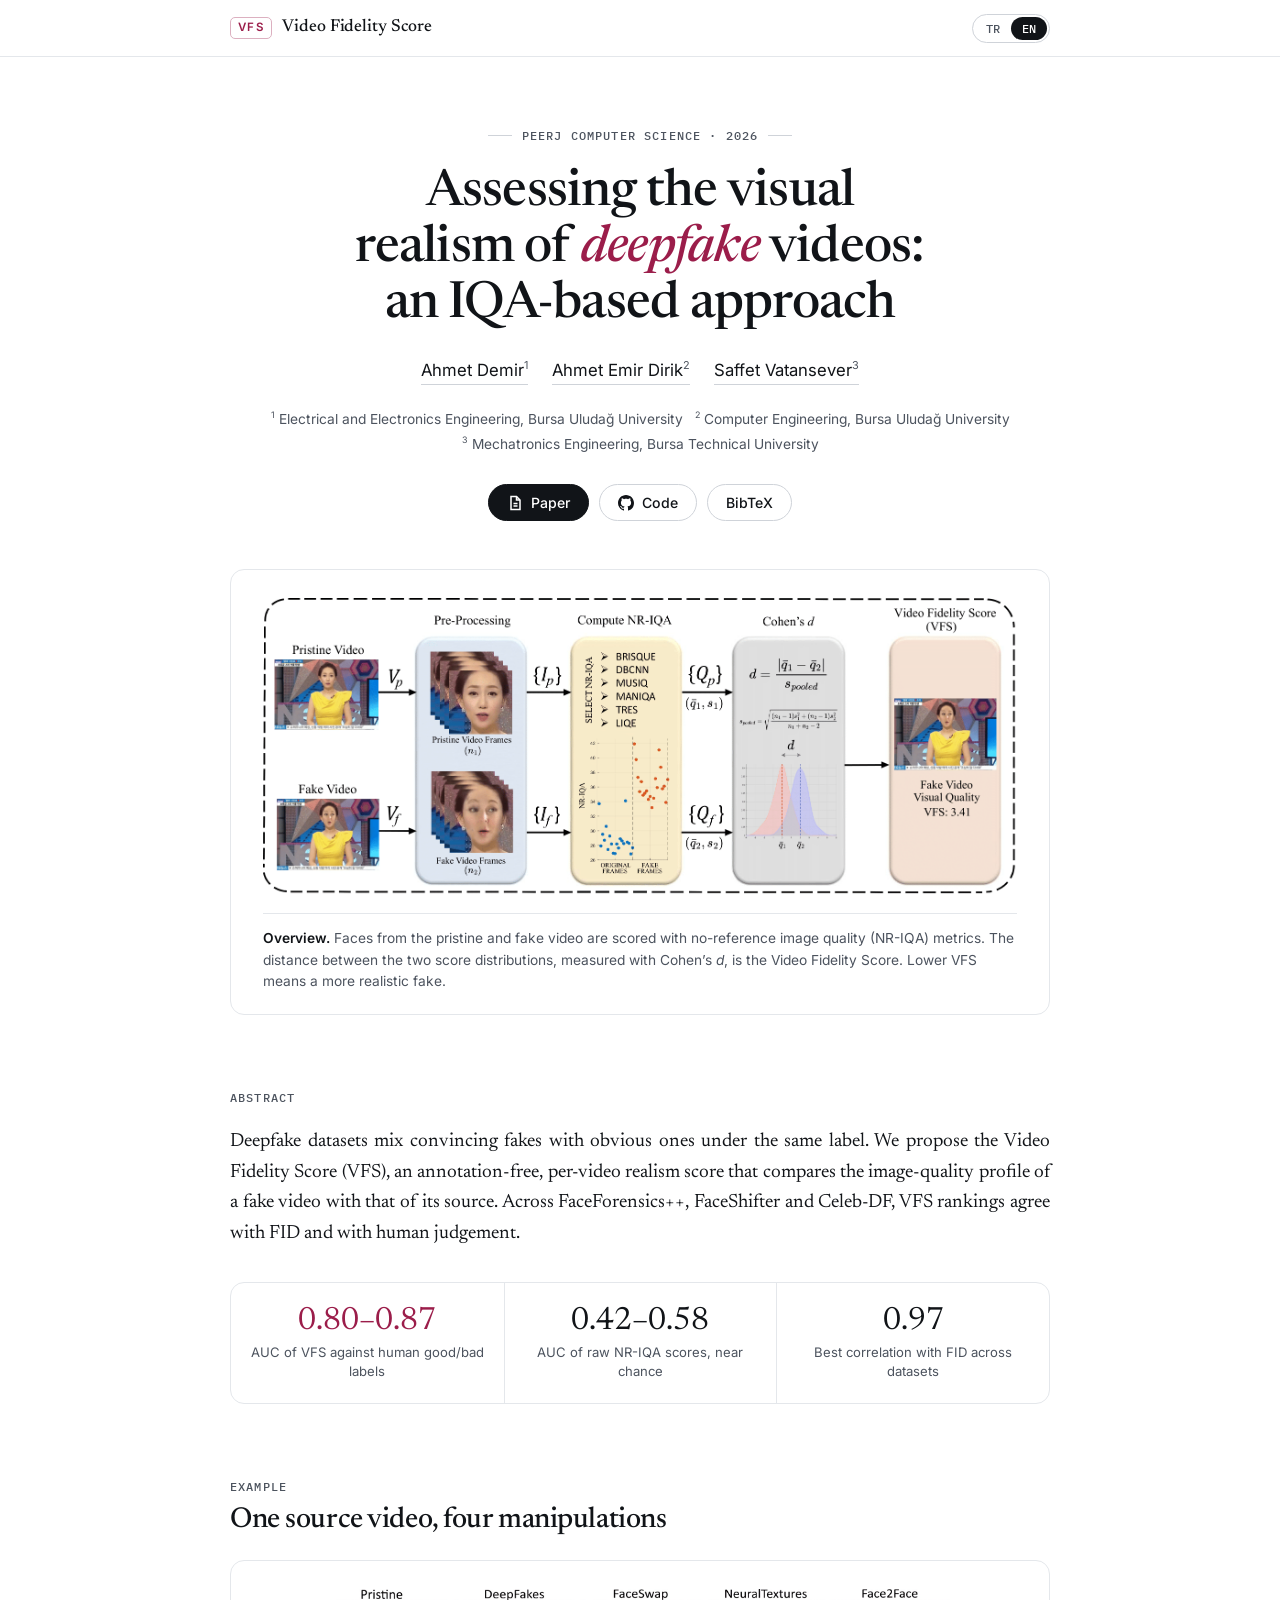
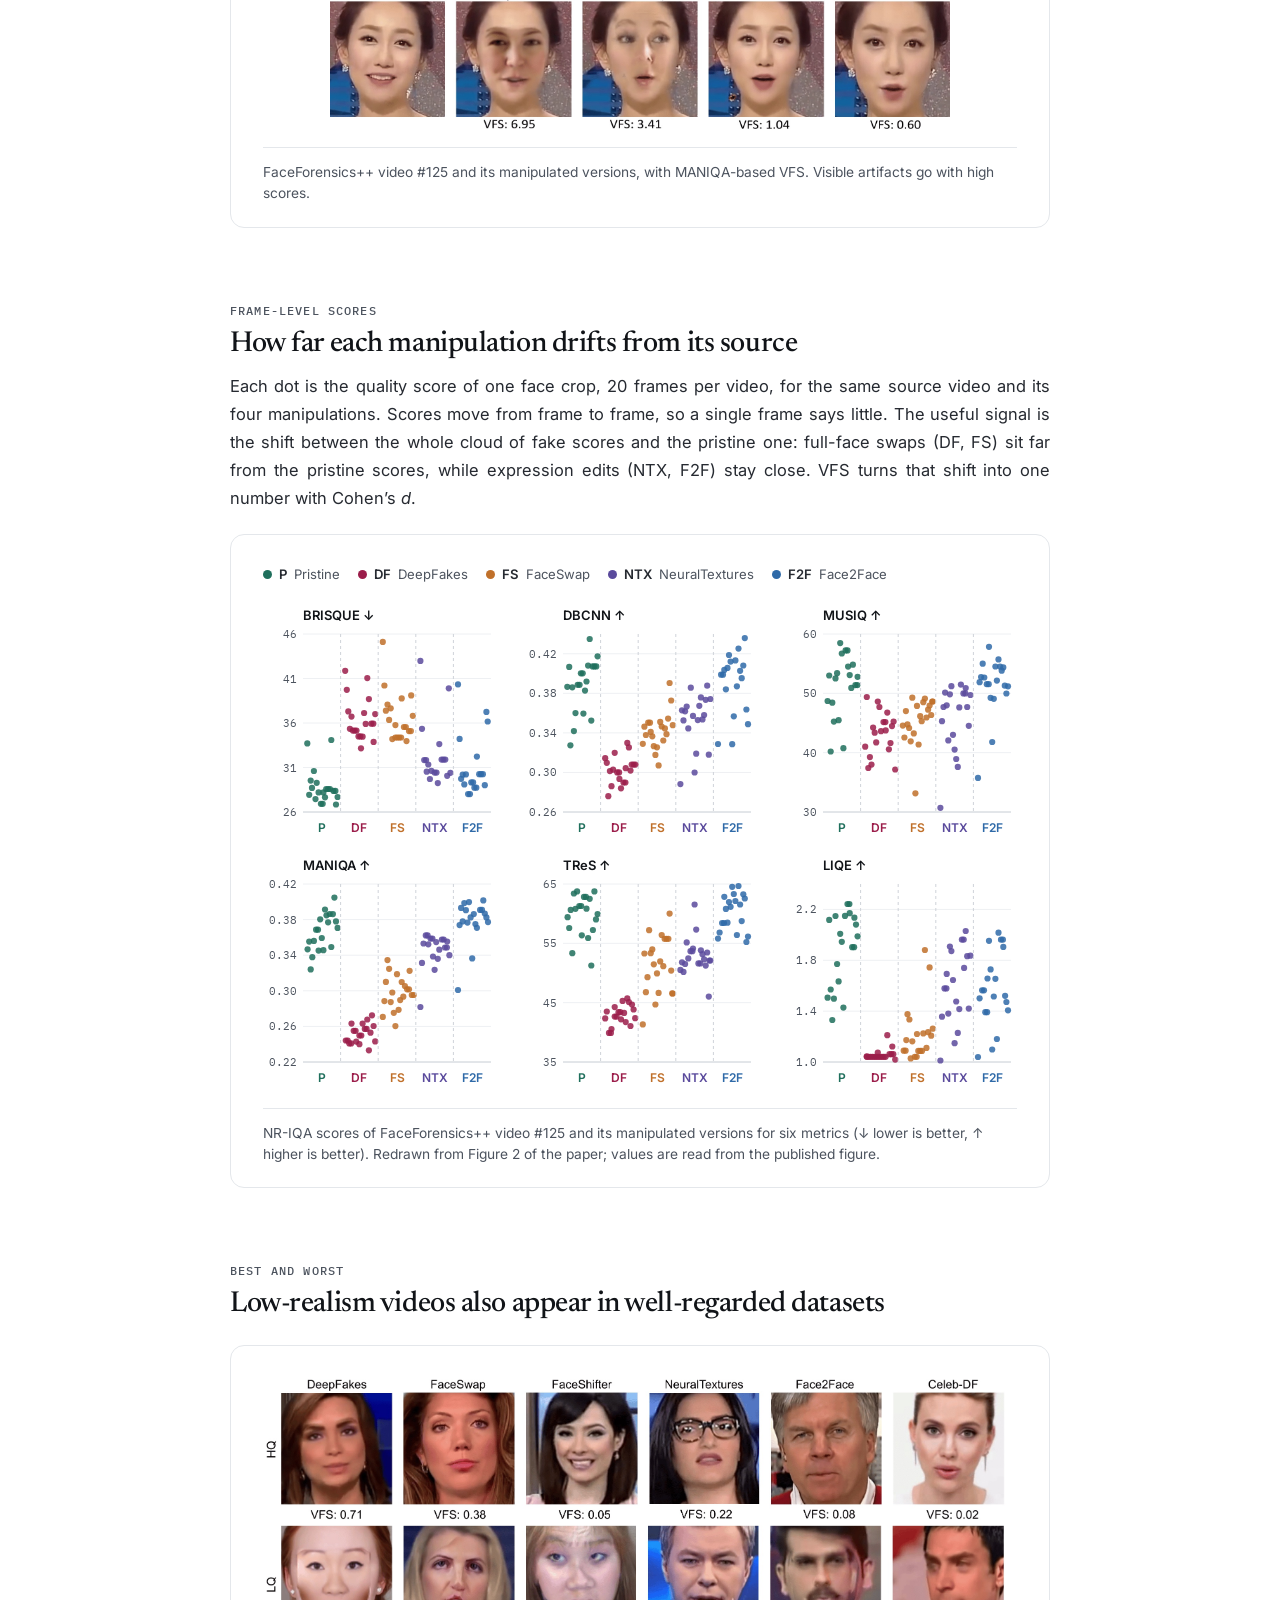
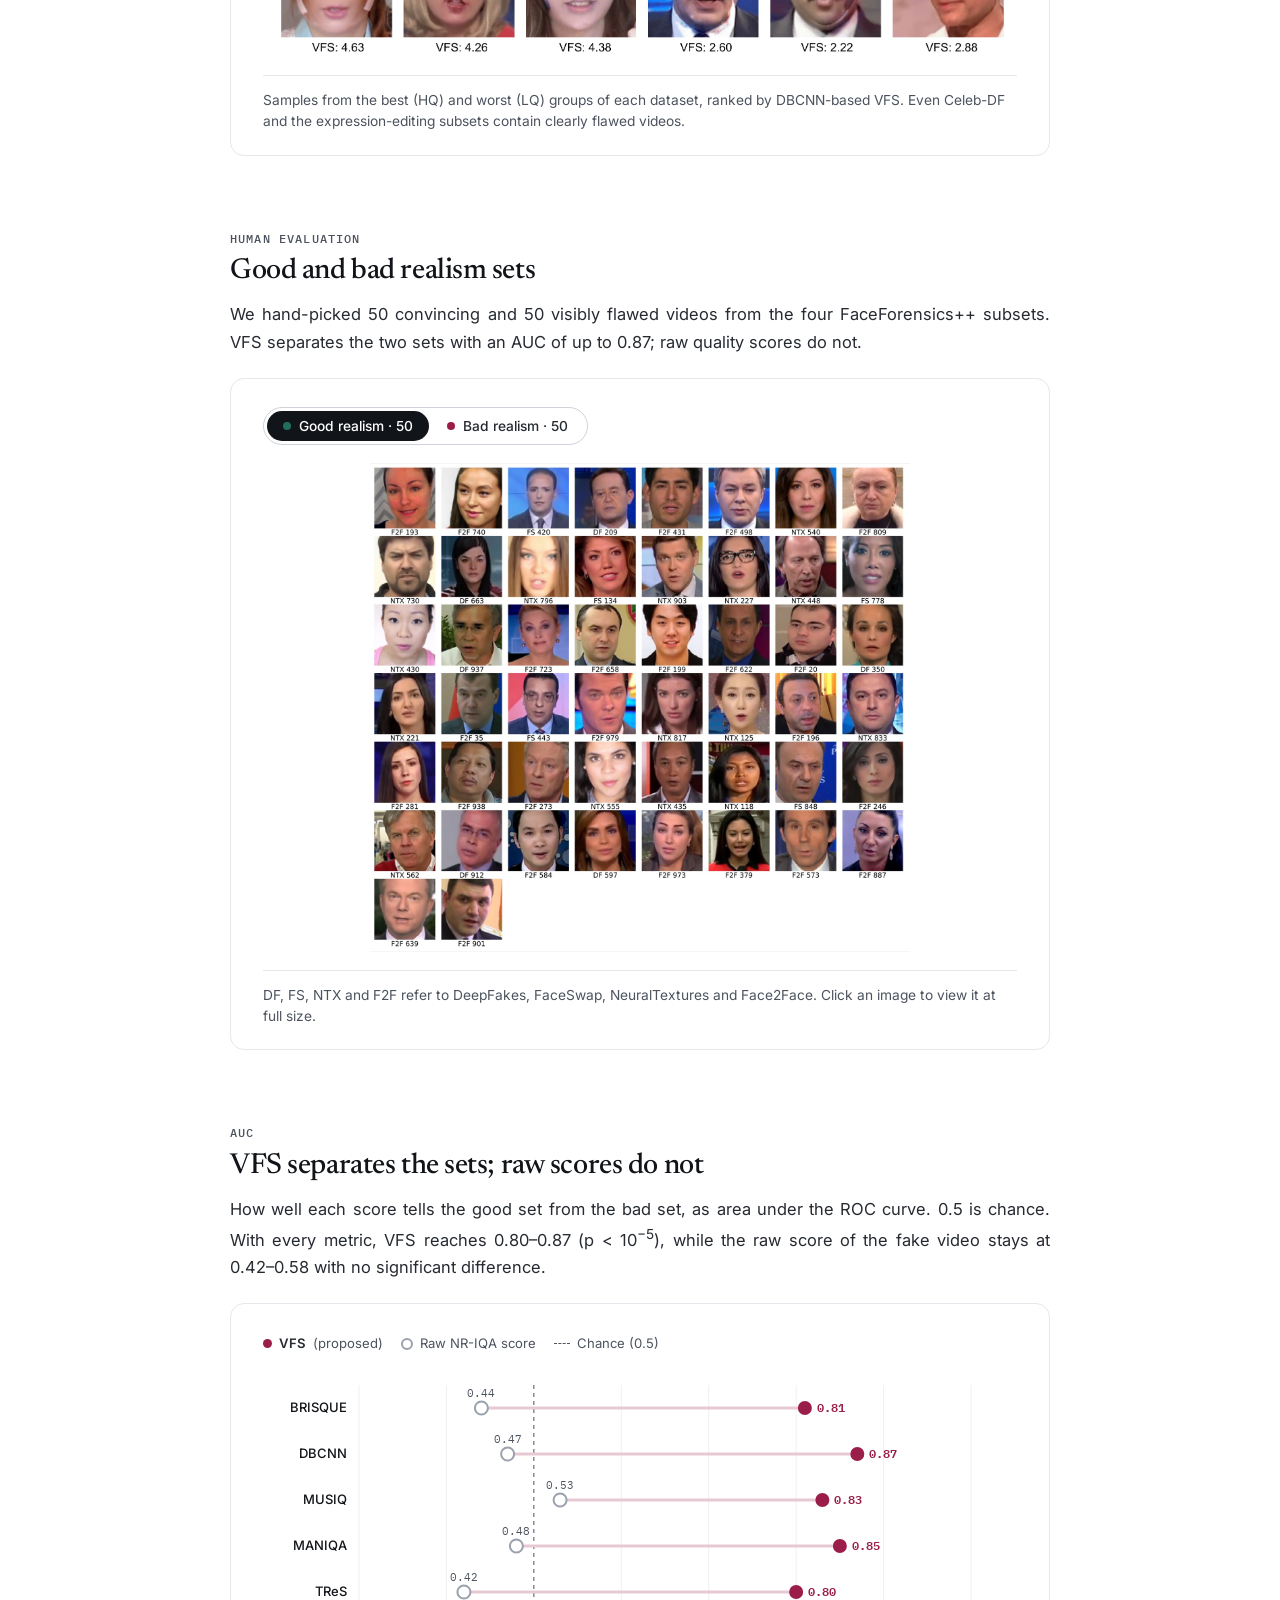
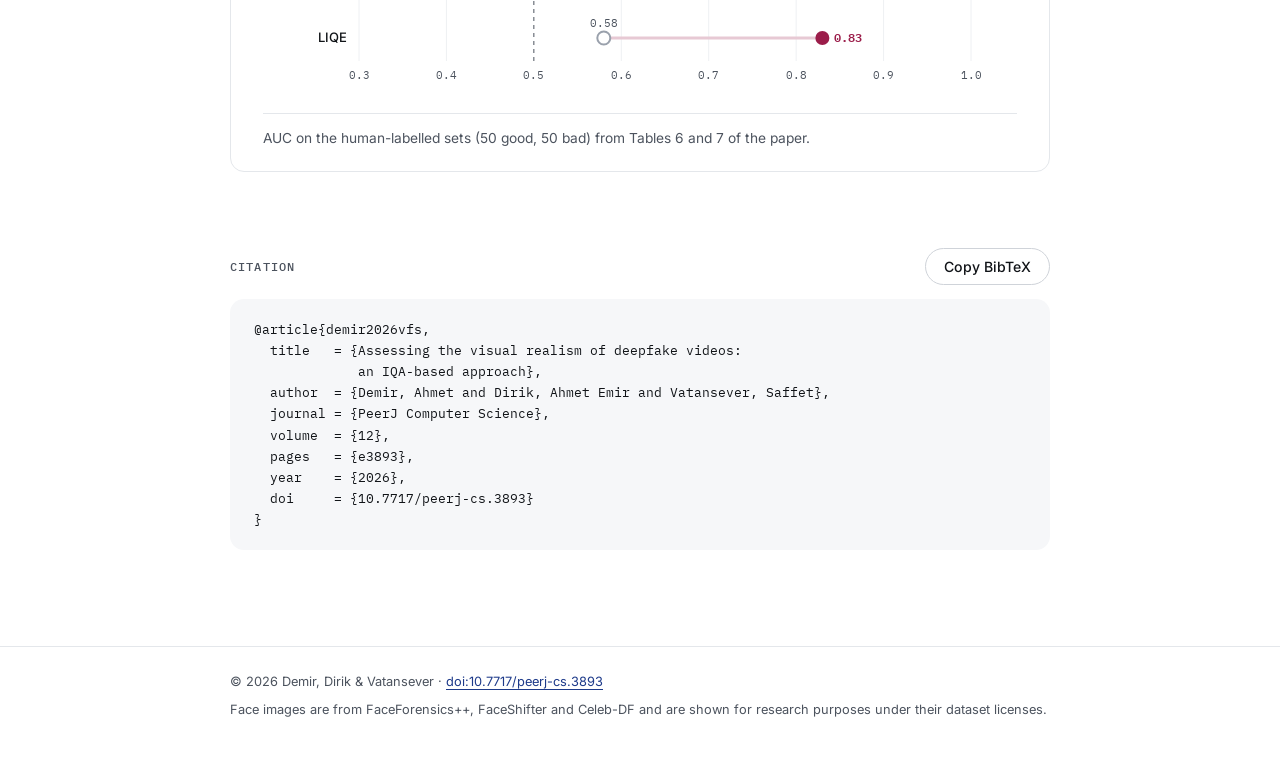
==== index.html @ 4e6bcaec "Version asset links so browsers load fresh CSS and JS Co-Authored-By: Claude Opus 5.5 <noreply@anthr" ====
<!doctype html>
<html lang="en" data-lang="en">
<head>
<meta charset="utf-8">
<meta name="viewport" content="width=device-width, initial-scale=1, viewport-fit=cover">
<meta name="color-scheme" content="only light">
<meta name="theme-color" content="#ffffff">
<title>Video Fidelity Score (VFS) · Assessing the Visual Realism of Deepfake Videos</title>
<meta name="description" content="Project page for “Assessing the visual realism of deepfake videos: an IQA-based approach” (PeerJ Computer Science, 2026). VFS is an annotation-free, per-video realism score for deepfake videos.">
<meta name="author" content="Ahmet Demir, Ahmet Emir Dirik, Saffet Vatansever">
<meta property="og:type" content="article">
<meta property="og:title" content="Assessing the visual realism of deepfake videos: an IQA-based approach">
<meta property="og:description" content="Video Fidelity Score (VFS): a per-video realism measure for deepfake datasets. PeerJ Computer Science, 2026.">
<meta property="og:image" content="https://ahmetemirdirik.github.io/vfs/assets/img/overview.png">
<meta name="twitter:card" content="summary_large_image">
<meta name="citation_title" content="Assessing the visual realism of deepfake videos: an IQA-based approach">
<meta name="citation_author" content="Demir, Ahmet">
<meta name="citation_author" content="Dirik, Ahmet Emir">
<meta name="citation_author" content="Vatansever, Saffet">
<meta name="citation_journal_title" content="PeerJ Computer Science">
<meta name="citation_volume" content="12">
<meta name="citation_firstpage" content="e3893">
<meta name="citation_publication_date" content="2026/05/22">
<meta name="citation_doi" content="10.7717/peerj-cs.3893">
<link rel="icon" href="data:image/svg+xml,%3Csvg xmlns='http://www.w3.org/2000/svg' viewBox='0 0 32 32'%3E%3Ccircle cx='12' cy='16' r='9' fill='%231f6f5c' fill-opacity='.85'/%3E%3Ccircle cx='20' cy='16' r='9' fill='%239b1d4a' fill-opacity='.85'/%3E%3C/svg%3E">
<link rel="preconnect" href="https://fonts.googleapis.com">
<link rel="preconnect" href="https://fonts.gstatic.com" crossorigin>
<link rel="stylesheet" href="https://fonts.googleapis.com/css2?family=Newsreader:ital,opsz,wght@0,6..72,400;0,6..72,500;1,6..72,500&family=Inter:wght@400;500;600&family=IBM+Plex+Mono:wght@500&display=swap">
<link rel="stylesheet" href="assets/style.css?v=202611111930">
<script>
  (function () {
    var l;
    try { l = localStorage.getItem("vfs-lang"); } catch (e) {}
    var q = new URLSearchParams(location.search).get("lang");
    if (q === "tr" || q === "en") l = q;
    if (!l) l = (navigator.language || "").toLowerCase().indexOf("tr") === 0 ? "tr" : "en";
    document.documentElement.setAttribute("data-lang", l);
    document.documentElement.setAttribute("lang", l);
  })();
</script>
</head>
<body>

<div class="top">
  <div class="col">
    <a class="brand" href="#"><span class="b-abbr">VFS</span><span class="b-name">Video Fidelity Score</span></a>
    <div class="lang" role="group" aria-label="Language">
      <button type="button" data-set="tr">TR</button>
      <button type="button" data-set="en">EN</button>
    </div>
  </div>
</div>

<main>
  <header class="col hero">
    <span class="label venue"><b></b>PeerJ Computer Science · 2026<b></b></span>
    <h1>Assessing the visual realism of <em>deepfake</em> videos: an IQA-based approach</h1>
    <div class="authors">
      <a class="author" href="https://avesis.uludag.edu.tr/ahmetdemir" target="_blank" rel="noopener">Ahmet Demir<sup>1</sup></a>
      <a class="author" href="https://avesis.uludag.edu.tr/edirik" target="_blank" rel="noopener">Ahmet Emir Dirik<sup>2</sup></a>
      <a class="author" href="https://sayfam.btu.edu.tr/en/saffet.vatansever" target="_blank" rel="noopener">Saffet Vatansever<sup>3</sup></a>
    </div>
    <div class="affil">
      <span lang="en"><sup>1</sup> Electrical and Electronics Engineering, Bursa Uludağ University &nbsp; <sup>2</sup> Computer Engineering, Bursa Uludağ University</span>
      <span lang="tr"><sup>1</sup> Elektrik-Elektronik Mühendisliği, Bursa Uludağ Üniversitesi &nbsp; <sup>2</sup> Bilgisayar Mühendisliği, Bursa Uludağ Üniversitesi</span>
      <span lang="en"><sup>3</sup> Mechatronics Engineering, Bursa Technical University</span>
      <span lang="tr"><sup>3</sup> Mekatronik Mühendisliği, Bursa Teknik Üniversitesi</span>
    </div>
    <div class="links">
      <a class="btn primary" href="https://peerj.com/articles/cs-3893/" target="_blank" rel="noopener">
        <svg viewBox="0 0 16 16" fill="none" stroke="currentColor" stroke-width="1.5" aria-hidden="true"><path d="M4 1.5h5.5L13 5v9.5H4z"/><path d="M9.5 1.5V5H13M6.5 8.5h4M6.5 11h4"/></svg>
        <span lang="en">Paper</span><span lang="tr">Makale</span>
      </a>
      <a class="btn" href="https://github.com/aahmetdemir/VFS" target="_blank" rel="noopener">
        <svg viewBox="0 0 16 16" fill="currentColor" aria-hidden="true"><path d="M8 0C3.58 0 0 3.58 0 8c0 3.54 2.29 6.53 5.47 7.59.4.07.55-.17.55-.38 0-.19-.01-.82-.01-1.49-2.01.37-2.53-.49-2.69-.94-.09-.23-.48-.94-.82-1.13-.28-.15-.68-.52-.01-.53.63-.01 1.08.58 1.23.82.72 1.21 1.87.87 2.33.66.07-.52.28-.87.51-1.07-1.78-.2-3.64-.89-3.64-3.95 0-.87.31-1.59.82-2.15-.08-.2-.36-1.02.08-2.12 0 0 .67-.21 2.2.82.64-.18 1.32-.27 2-.27.68 0 1.36.09 2 .27 1.53-1.04 2.2-.82 2.2-.82.44 1.1.16 1.92.08 2.12.51.56.82 1.27.82 2.15 0 3.07-1.87 3.75-3.65 3.95.29.25.54.73.54 1.48 0 1.07-.01 1.93-.01 2.2 0 .21.15.46.55.38A8.013 8.013 0 0016 8c0-4.42-3.58-8-8-8z"/></svg>
        <span lang="en">Code</span><span lang="tr">Kod</span>
      </a>
      <a class="btn" href="#cite">BibTeX</a>
    </div>
  </header>

  <section class="col" style="padding-top:0">
    <figure class="panel">
      <div class="media w-full"><a href="assets/img/overview.png" target="_blank" rel="noopener"><img src="assets/img/overview.png" width="1645" height="648" alt="VFS pipeline: frames from the pristine and fake video are cropped to faces, scored with six NR-IQA metrics, and Cohen's d between the two score distributions gives the Video Fidelity Score."></a></div>
      <figcaption>
        <span lang="en"><b>Overview.</b> Faces from the pristine and fake video are scored with no-reference image quality (NR-IQA) metrics. The distance between the two score distributions, measured with Cohen’s <i>d</i>, is the Video Fidelity Score. Lower VFS means a more realistic fake.</span>
        <span lang="tr"><b>Genel bakış.</b> Orijinal ve sahte videodaki yüzler referanssız görüntü kalitesi (NR-IQA) metrikleriyle puanlanıyor. İki skor dağılımı arasındaki fark Cohen’s <i>d</i> ile ölçülüyor ve Video Fidelity Score'u veriyor. Düşük VFS daha gerçekçi bir sahte video demek.</span>
      </figcaption>
    </figure>
  </section>

  <section class="col" id="abstract">
    <div class="sec-head"><span class="label"><span lang="en">Abstract</span><span lang="tr">Özet</span></span></div>
    <p class="lede measure" lang="en">Deepfake datasets mix convincing fakes with obvious ones under the same label. We propose the Video Fidelity Score (VFS), an annotation-free, per-video realism score that compares the image-quality profile of a fake video with that of its source. Across FaceForensics++, FaceShifter and Celeb-DF, VFS rankings agree with FID and with human judgement.</p>
    <p class="lede measure" lang="tr">Deepfake veri setleri ikna edici sahte videolarla bariz olanları aynı etiket altında topluyor. Etiket gerektirmeyen ve her video için ayrı hesaplanan Video Fidelity Score'u (VFS) öneriyoruz. VFS, sahte videonun görüntü kalitesi profilini kaynak videonunkiyle karşılaştırıyor. FaceForensics++, FaceShifter ve Celeb-DF üzerinde VFS sıralamaları hem FID ile hem de insan değerlendirmesiyle uyumlu.</p>
    <div class="keys">
      <div class="key"><span class="num v">0.80–0.87</span><p lang="en">AUC of VFS against human good/bad labels</p><p lang="tr">İnsan iyi/kötü etiketlerine karşı VFS AUC değeri</p></div>
      <div class="key"><span class="num">0.42–0.58</span><p lang="en">AUC of raw NR-IQA scores, near chance</p><p lang="tr">Ham NR-IQA skorlarının AUC değeri, rastgeleye yakın</p></div>
      <div class="key"><span class="num">0.97</span><p lang="en">Best correlation with FID across datasets</p><p lang="tr">Veri setleri arasında FID ile en yüksek korelasyon</p></div>
    </div>
  </section>

  <section class="col">
    <div class="sec-head">
      <span class="label"><span lang="en">Example</span><span lang="tr">Örnek</span></span>
      <h2><span lang="en">One source video, four manipulations</span><span lang="tr">Bir kaynak video, dört manipülasyon</span></h2>
    </div>
    <figure class="panel">
      <div class="media w-mid"><a href="assets/img/video125.jpg" target="_blank" rel="noopener"><img src="assets/img/video125.jpg" width="1864" height="420" alt="Face from FaceForensics++ video 125 and its DeepFakes, FaceSwap, NeuralTextures and Face2Face versions, with VFS 6.95, 3.41, 1.04 and 0.60."></a></div>
      <figcaption>
        <span lang="en">FaceForensics++ video #125 and its manipulated versions, with MANIQA-based VFS. Visible artifacts go with high scores.</span>
        <span lang="tr">FaceForensics++ 125 numaralı video ve manipüle edilmiş sürümleri, MANIQA tabanlı VFS değerleriyle. Belirgin bozulmalar yüksek skorlarla eşleşiyor.</span>
      </figcaption>
    </figure>
  </section>

  <section class="col">
    <div class="sec-head">
      <span class="label"><span lang="en">Frame-level scores</span><span lang="tr">Kare düzeyinde skorlar</span></span>
      <h2><span lang="en">How far each manipulation drifts from its source</span><span lang="tr">Her manipülasyon kaynağından ne kadar uzaklaşıyor</span></h2>
      <p class="measure" lang="en">Each dot is the quality score of one face crop, 20 frames per video, for the same source video and its four manipulations. Scores move from frame to frame, so a single frame says little. The useful signal is the shift between the whole cloud of fake scores and the pristine one: full-face swaps (DF, FS) sit far from the pristine scores, while expression edits (NTX, F2F) stay close. VFS turns that shift into one number with Cohen’s <i>d</i>.</p>
      <p class="measure" lang="tr">Her nokta bir yüz karesinin kalite skoru; aynı kaynak video ve dört manipülasyonu için video başına 20 kare. Skorlar kareden kareye değiştiği için tek bir kare pek bir şey söylemiyor. Asıl bilgi, sahte skor bulutunun orijinal bulutuna göre ne kadar kaydığında: tüm yüzü değiştiren yöntemler (DF, FS) orijinal skorlardan uzakta, ifade değiştirenler (NTX, F2F) ise yakın duruyor. VFS bu kaymayı Cohen’s <i>d</i> ile tek bir sayıya çeviriyor.</p>
    </div>
    <figure class="panel">
      <div class="keyline">
        <span style="--c:#1f6f5c"><i></i>P <em lang="en">Pristine</em><em lang="tr">Orijinal</em></span>
        <span style="--c:#9b1d4a"><i></i>DF <em>DeepFakes</em></span>
        <span style="--c:#c0702a"><i></i>FS <em>FaceSwap</em></span>
        <span style="--c:#5a4a9c"><i></i>NTX <em>NeuralTextures</em></span>
        <span style="--c:#2f6aa8"><i></i>F2F <em>Face2Face</em></span>
      </div>
      <div class="scatter" id="scatter"></div>
      <figcaption>
        <span lang="en">NR-IQA scores of FaceForensics++ video #125 and its manipulated versions for six metrics (↓ lower is better, ↑ higher is better). Redrawn from Figure 2 of the paper; values are read from the published figure.</span>
        <span lang="tr">FaceForensics++ 125 numaralı video ve manipüle edilmiş sürümlerinin altı metrikle NR-IQA skorları (↓ düşük daha iyi, ↑ yüksek daha iyi). Makaledeki Şekil 2'den yeniden çizildi; değerler yayımlanan şekilden okundu.</span>
      </figcaption>
    </figure>
  </section>

  <section class="col">
    <div class="sec-head">
      <span class="label"><span lang="en">Best and worst</span><span lang="tr">En iyi ve en kötü</span></span>
      <h2><span lang="en">Low-realism videos also appear in well-regarded datasets</span><span lang="tr">Gerçekçi kabul edilen veri setlerinde de düşük gerçekçilikli videolar var</span></h2>
    </div>
    <figure class="panel">
      <div class="media w-full"><a href="assets/img/best-worst.jpg" target="_blank" rel="noopener"><img src="assets/img/best-worst.jpg" width="2145" height="806" alt="Sample faces from the best (HQ) and worst (LQ) VFS groups of DeepFakes, FaceSwap, FaceShifter, NeuralTextures, Face2Face and Celeb-DF."></a></div>
      <figcaption>
        <span lang="en">Samples from the best (HQ) and worst (LQ) groups of each dataset, ranked by DBCNN-based VFS. Even Celeb-DF and the expression-editing subsets contain clearly flawed videos.</span>
        <span lang="tr">Her veri setinin DBCNN tabanlı VFS'e göre en iyi (HQ) ve en kötü (LQ) gruplarından örnekler. Celeb-DF ve ifade değiştiren alt setler bile belirgin kusurlu videolar içeriyor.</span>
      </figcaption>
    </figure>
  </section>

  <section class="col">
    <div class="sec-head">
      <span class="label"><span lang="en">Human evaluation</span><span lang="tr">İnsan değerlendirmesi</span></span>
      <h2><span lang="en">Good and bad realism sets</span><span lang="tr">İyi ve kötü gerçekçilik setleri</span></h2>
      <p class="measure" lang="en">We hand-picked 50 convincing and 50 visibly flawed videos from the four FaceForensics++ subsets. VFS separates the two sets with an AUC of up to 0.87; raw quality scores do not.</p>
      <p class="measure" lang="tr">FaceForensics++'ın dört alt setinden 50 ikna edici ve 50 belirgin kusurlu video elle seçildi. VFS bu iki seti 0.87'ye varan AUC ile ayırıyor; ham kalite skorları ayıramıyor.</p>
    </div>
    <figure class="panel">
      <div class="seg" role="group" aria-label="Set">
        <button type="button" id="set-good" data-img="assets/img/good-set.jpg" aria-pressed="true" style="--c:var(--good)"><i></i><span lang="en">Good realism<span class="cnt"> · 50</span></span><span lang="tr">İyi gerçekçilik<span class="cnt"> · 50</span></span></button>
        <button type="button" id="set-bad" data-img="assets/img/bad-set.jpg" aria-pressed="false" style="--c:var(--accent)"><i></i><span lang="en">Bad realism<span class="cnt"> · 50</span></span><span lang="tr">Kötü gerçekçilik<span class="cnt"> · 50</span></span></button>
      </div>
      <div class="media w-set"><a id="set-link" href="assets/img/good-set.jpg" target="_blank" rel="noopener"><img id="set-img" src="assets/img/good-set.jpg" width="1600" height="1448" alt="Grid of 50 frames from the selected human-evaluation set, each tagged with manipulation method and video ID."></a></div>
      <figcaption>
        <span lang="en">DF, FS, NTX and F2F refer to DeepFakes, FaceSwap, NeuralTextures and Face2Face. Click an image to view it at full size.</span>
        <span lang="tr">DF, FS, NTX ve F2F sırasıyla DeepFakes, FaceSwap, NeuralTextures ve Face2Face'i gösteriyor. Tam boyut için görsele tıklayın.</span>
      </figcaption>
    </figure>
  </section>

  <section class="col">
    <div class="sec-head">
      <span class="label">AUC</span>
      <h2><span lang="en">VFS separates the sets; raw scores do not</span><span lang="tr">VFS setleri ayırıyor, ham skorlar ayıramıyor</span></h2>
      <p class="measure" lang="en">How well each score tells the good set from the bad set, as area under the ROC curve. 0.5 is chance. With every metric, VFS reaches 0.80–0.87 (p &lt; 10<sup>−5</sup>), while the raw score of the fake video stays at 0.42–0.58 with no significant difference.</p>
      <p class="measure" lang="tr">Her skorun iyi seti kötü setten ne kadar iyi ayırdığı, ROC eğrisi altındaki alan (AUC) olarak. 0.5 rastgele tahmin demek. Altı metriğin hepsinde VFS 0.80–0.87'ye ulaşıyor (p &lt; 10<sup>−5</sup>); sahte videonun ham skoru ise 0.42–0.58'de kalıyor ve anlamlı bir fark göstermiyor.</p>
    </div>
    <figure class="panel">
      <div class="keyline">
        <span style="--c:#9b1d4a"><i></i>VFS <em lang="en">(proposed)</em><em lang="tr">(önerilen)</em></span>
        <span style="--c:#fff" class="ring"><i></i><em lang="en">Raw NR-IQA score</em><em lang="tr">Ham NR-IQA skoru</em></span>
        <span class="dash"><i></i><em lang="en">Chance (0.5)</em><em lang="tr">Rastgele (0.5)</em></span>
      </div>
      <div id="auc"></div>
      <figcaption>
        <span lang="en">AUC on the human-labelled sets (50 good, 50 bad) from Tables 6 and 7 of the paper.</span>
        <span lang="tr">İnsan etiketli setlerde (50 iyi, 50 kötü) AUC; makaledeki Tablo 6 ve 7'den.</span>
      </figcaption>
    </figure>
  </section>

  <section id="cite" class="col">
    <div class="citehead">
      <span class="label"><span lang="en">Citation</span><span lang="tr">Atıf</span></span>
      <button type="button" class="btn" id="copy"><span id="copyl">Copy BibTeX</span></button>
    </div>
<pre class="bib" id="bib">@article{demir2026vfs,
  title   = {Assessing the visual realism of deepfake videos:
             an IQA-based approach},
  author  = {Demir, Ahmet and Dirik, Ahmet Emir and Vatansever, Saffet},
  journal = {PeerJ Computer Science},
  volume  = {12},
  pages   = {e3893},
  year    = {2026},
  doi     = {10.7717/peerj-cs.3893}
}</pre>
  </section>
</main>

<footer>
  <div class="col">
    <span>© 2026 Demir, Dirik &amp; Vatansever · <a href="https://doi.org/10.7717/peerj-cs.3893" target="_blank" rel="noopener">doi:10.7717/peerj-cs.3893</a></span>
    <span lang="en">Face images are from FaceForensics++, FaceShifter and Celeb-DF and are shown for research purposes under their dataset licenses.</span>
    <span lang="tr">Yüz görüntüleri FaceForensics++, FaceShifter ve Celeb-DF veri setlerinden alınmıştır ve lisansları kapsamında araştırma amacıyla gösterilmektedir.</span>
  </div>
</footer>

<script src="assets/main.js?v=202611111930"></script>
<script src="assets/fig2-data.js?v=202611111930"></script>
<script src="assets/charts.js?v=202611111930"></script>
</body>
</html>
---- assets/style.css ----
/* VFS project page — white, minimal, figure-led.
   One column (820px) for everything; every figure sits in the same framed panel,
   so left/right edges line up from top to bottom. */
:root {
  --bg: #ffffff;
  --soft: #f6f7f9;
  --fg: #111418;
  --body: #262a31;
  --muted: #4c535e;
  --line: #e4e7eb;
  --line-strong: #cfd3d9;
  --accent: #9b1d4a;
  --good: #1f6f5c;
  --link: #1d3a8a;
  --col: 820px;
  --f-display: "Newsreader", "Iowan Old Style", Georgia, serif;
  --f-body: "Inter", -apple-system, "Segoe UI", Roboto, Arial, sans-serif;
  --f-mono: "IBM Plex Mono", ui-monospace, Menlo, Consolas, monospace;
  color-scheme: only light;
}

* { box-sizing: border-box; }
html { scroll-behavior: smooth; }
body { margin: 0; background: var(--bg); color: var(--body); font: 400 16.5px/1.7 var(--f-body); -webkit-font-smoothing: antialiased; }
html[data-lang="tr"] [lang="en"], html[data-lang="en"] [lang="tr"] { display: none !important; }

.col { max-width: calc(var(--col) + 40px); margin: 0 auto; padding-left: max(20px, env(safe-area-inset-left, 0px)); padding-right: max(20px, env(safe-area-inset-right, 0px)); }

a { color: var(--link); text-underline-offset: 3px; text-decoration-thickness: 1px; }
:focus-visible { outline: 2px solid var(--link); outline-offset: 3px; border-radius: 3px; }
h1, h2 { font-family: var(--f-display); font-weight: 500; color: var(--fg); margin: 0; letter-spacing: -0.015em; text-wrap: balance; }
h2 { font-size: clamp(1.45rem, 2.8vw, 1.8rem); line-height: 1.2; }
p { margin: 0; }
.label { font: 500 0.72rem/1.2 var(--f-mono); letter-spacing: 0.1em; text-transform: uppercase; color: var(--muted); }
.measure { max-width: none; text-align: justify; hyphens: auto; -webkit-hyphens: auto; }

/* top bar */
.top { border-bottom: 1px solid var(--line); }
.top .col { display: flex; align-items: center; justify-content: space-between; height: 56px; }
.brand { display: inline-flex; align-items: center; gap: 10px; color: var(--fg); text-decoration: none; }
.brand .b-abbr { font: 600 0.72rem/1 var(--f-body); letter-spacing: 0.12em; color: var(--accent); padding: 4px 7px; border: 1px solid color-mix(in srgb, var(--accent) 35%, #fff); border-radius: 5px; }
.brand .b-name { font: 500 1.08rem/1 var(--f-display); letter-spacing: -0.005em; }
.lang { display: inline-flex; border: 1px solid var(--line-strong); border-radius: 999px; padding: 2px; }
.lang button { font: 500 0.72rem var(--f-mono); border: 0; background: none; color: var(--muted); padding: 4px 11px; border-radius: 999px; cursor: pointer; }
.lang button[aria-pressed="true"] { background: var(--fg); color: #fff; }

/* hero */
.hero { text-align: center; padding-block: 72px 48px; display: grid; gap: 22px; justify-items: center; }
.venue { display: inline-flex; gap: 10px; align-items: center; }
.venue b { width: 24px; height: 1px; background: var(--line-strong); }
.hero h1 { font-size: clamp(2rem, 5vw, 3.2rem); line-height: 1.1; max-width: 19ch; }
.hero h1 em { color: var(--accent); }
.authors { display: flex; flex-wrap: wrap; justify-content: center; gap: 4px 24px; font-size: 1.05rem; color: var(--fg); }
.authors a.author { color: var(--fg); text-decoration: none; border-bottom: 1px solid var(--line-strong); transition: border-color .15s; }
.authors a.author:hover { border-bottom-color: var(--fg); }
.authors sup, .affil sup { color: var(--muted); font-size: .65em; }
.affil { display: grid; gap: 1px; font-size: 0.86rem; color: var(--muted); }
.links { display: flex; flex-wrap: wrap; justify-content: center; gap: 10px; margin-top: 6px; }
.btn { display: inline-flex; align-items: center; gap: 8px; font: 500 0.88rem var(--f-body); padding: 9px 18px; border-radius: 999px; text-decoration: none; border: 1px solid var(--line-strong); color: var(--fg); background: #fff; cursor: pointer; transition: border-color .15s, background .15s; }
.btn:hover { border-color: var(--fg); }
.btn.primary { background: var(--fg); border-color: var(--fg); color: #fff; }
.btn.primary:hover { background: #2a2f37; }
.btn svg { width: 16px; height: 16px; flex: none; }

/* sections */
section { padding-top: 76px; }
.sec-head { display: grid; gap: 10px; margin-bottom: 22px; }
.lede { font: 400 1.2rem/1.6 var(--f-display); color: var(--fg); }

/* figure panel — identical frame for every figure */
.panel { margin: 0; border: 1px solid var(--line); border-radius: 14px; padding: 28px 32px 22px; display: grid; gap: 18px; background: #fff; }
.panel .media { display: flex; justify-content: center; }
.panel .media a { display: block; width: 100%; cursor: zoom-in; }
.panel img { display: block; width: 100%; height: auto; margin: 0 auto; }
/* inner widths chosen so faces appear at similar sizes across figures */
.w-full a { max-width: 100%; }
.w-set  a { max-width: 540px; }
.w-mid  a { max-width: 620px; }
figcaption { font-size: 0.86rem; color: var(--muted); line-height: 1.55; border-top: 1px solid var(--line); padding-top: 14px; }
figcaption b { color: var(--fg); font-weight: 600; }
@media (max-width: 640px) { .panel { padding: 16px 14px 14px; border-radius: 12px; } }

/* chart keys and chart containers */
.keyline { display: flex; flex-wrap: wrap; gap: 6px 18px; font-size: 0.82rem; color: var(--body); }
.keyline span { display: inline-flex; align-items: center; gap: 7px; font-weight: 600; }
.keyline em { font-style: normal; font-weight: 400; color: var(--muted); }
.keyline i { width: 9px; height: 9px; border-radius: 50%; background: var(--c); }
.keyline .ring i { border: 2px solid #9aa1ac; width: 12px; height: 12px; }
.keyline .dash i { width: 16px; height: 0; border-radius: 0; border-top: 1.5px dashed var(--muted); background: none; }
.scatter { display: grid; grid-template-columns: repeat(3, minmax(0, 1fr)); gap: 14px 26px; }
.scatter > div, #auc { min-width: 0; }
.scatter svg, #auc svg { display: block; }
@media (max-width: 820px) { .scatter { grid-template-columns: repeat(2, minmax(0, 1fr)); } }
@media (max-width: 520px) { .scatter { grid-template-columns: 1fr; } }

/* key numbers */
.keys { display: grid; grid-template-columns: repeat(3, minmax(0, 1fr)); margin-top: 32px; border: 1px solid var(--line); border-radius: 14px; }
.key { padding: 22px 16px; text-align: center; display: grid; gap: 6px; align-content: start; }
.key + .key { border-left: 1px solid var(--line); }
.key .num { font: 400 2rem/1 var(--f-display); color: var(--fg); font-variant-numeric: tabular-nums lining-nums; }
.key .num.v { color: var(--accent); }
.key p { font-size: 0.82rem; color: var(--muted); line-height: 1.45; }
@media (max-width: 640px) { .keys { grid-template-columns: 1fr; } .key + .key { border-left: 0; border-top: 1px solid var(--line); } }

/* good / bad switch */
.seg { display: inline-flex; justify-self: start; border: 1px solid var(--line-strong); border-radius: 999px; padding: 3px; gap: 2px; }
.seg button { display: inline-flex; align-items: center; gap: 8px; font: 500 0.86rem var(--f-body); border: 0; background: none; color: var(--body); padding: 7px 16px; border-radius: 999px; cursor: pointer; }
.seg button i { width: 8px; height: 8px; border-radius: 50%; background: var(--c); }
.seg button[aria-pressed="true"] { background: var(--fg); color: #fff; }
.seg button { white-space: nowrap; }
@media (max-width: 520px) {
  .seg button { padding: 7px 12px; font-size: 0.82rem; }
  .seg .cnt { display: none; }
  .measure { text-align: left; }
}

/* citation */
.citehead { display: flex; justify-content: space-between; align-items: center; gap: 12px; flex-wrap: wrap; margin-bottom: 14px; }
pre.bib { margin: 0; background: var(--soft); border-radius: 14px; padding: 20px 24px; font: 0.8rem/1.65 var(--f-mono); color: var(--fg); overflow-x: auto; }

footer { margin-top: 96px; border-top: 1px solid var(--line); }
footer .col { display: grid; gap: 6px; padding-block: 24px 40px; font-size: 0.8rem; color: var(--muted); }

@media (prefers-reduced-motion: reduce) { * { transition: none !important; } html { scroll-behavior: auto; } }
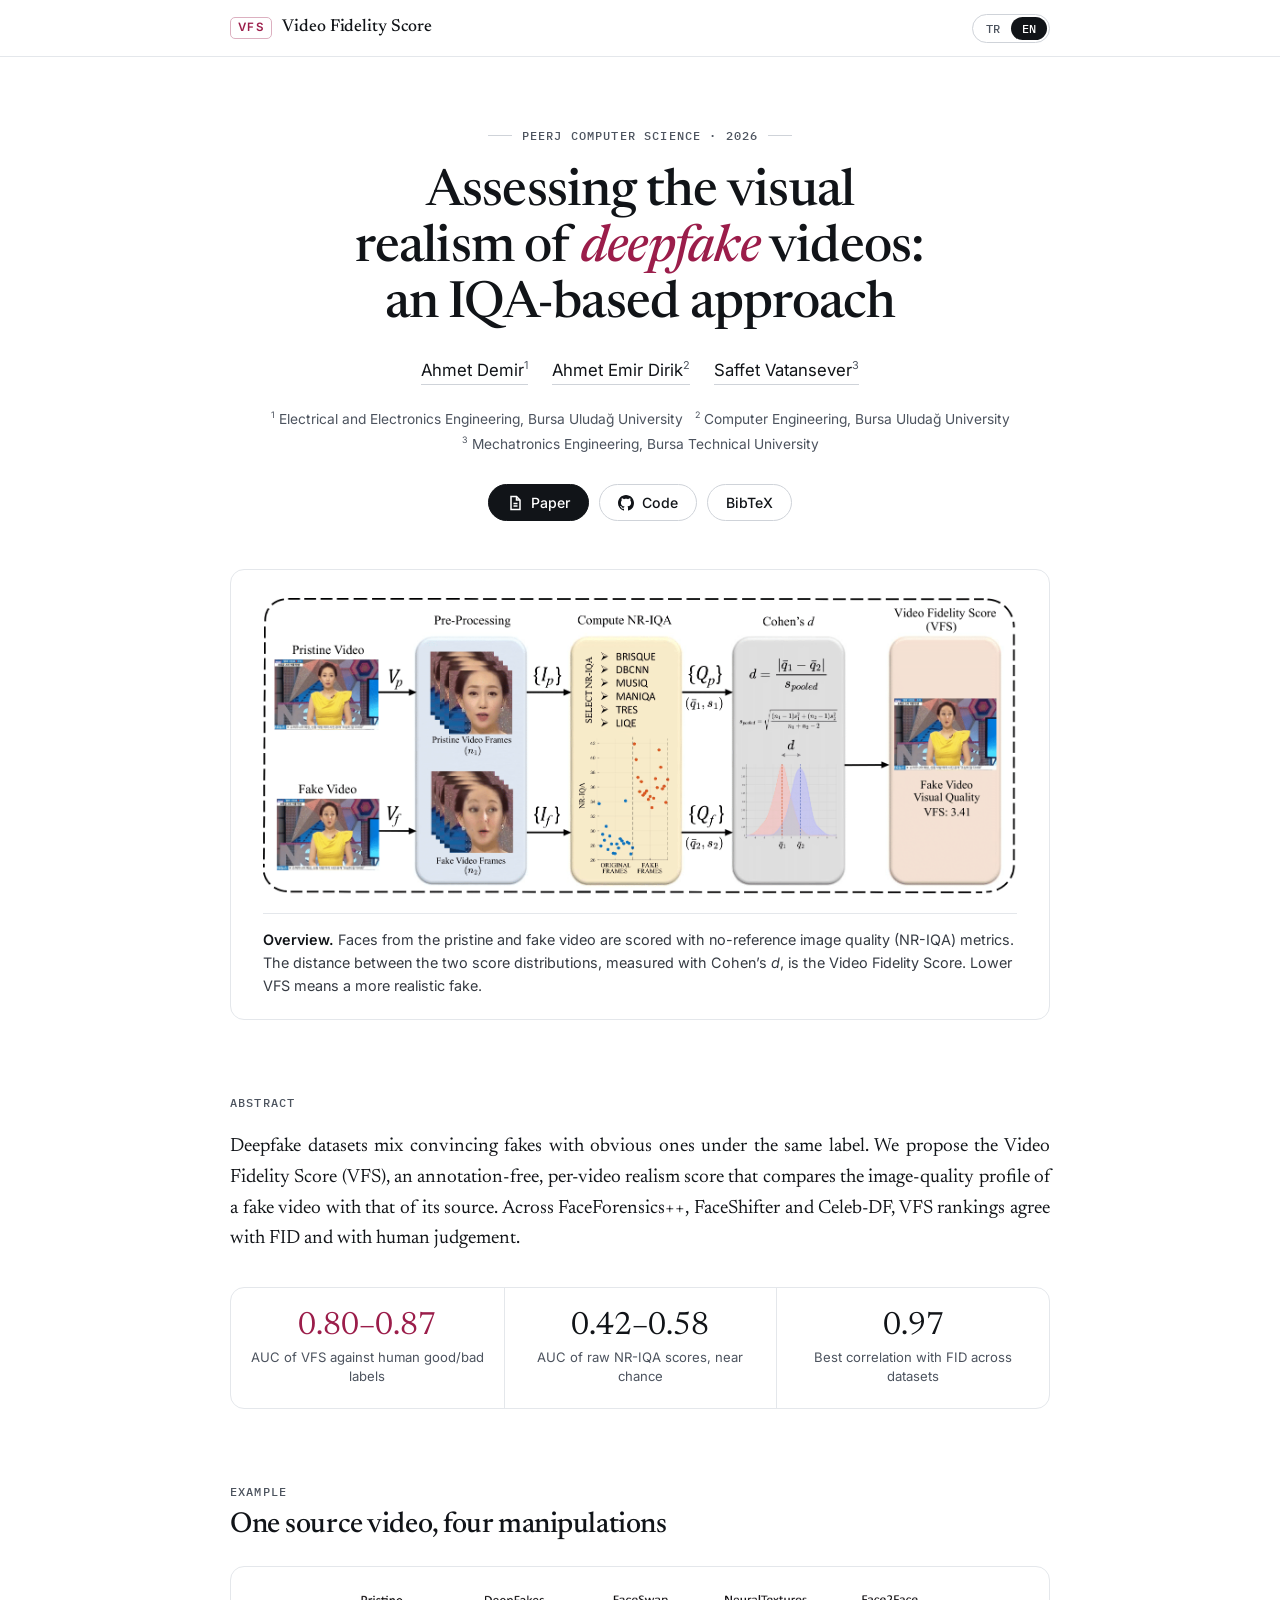
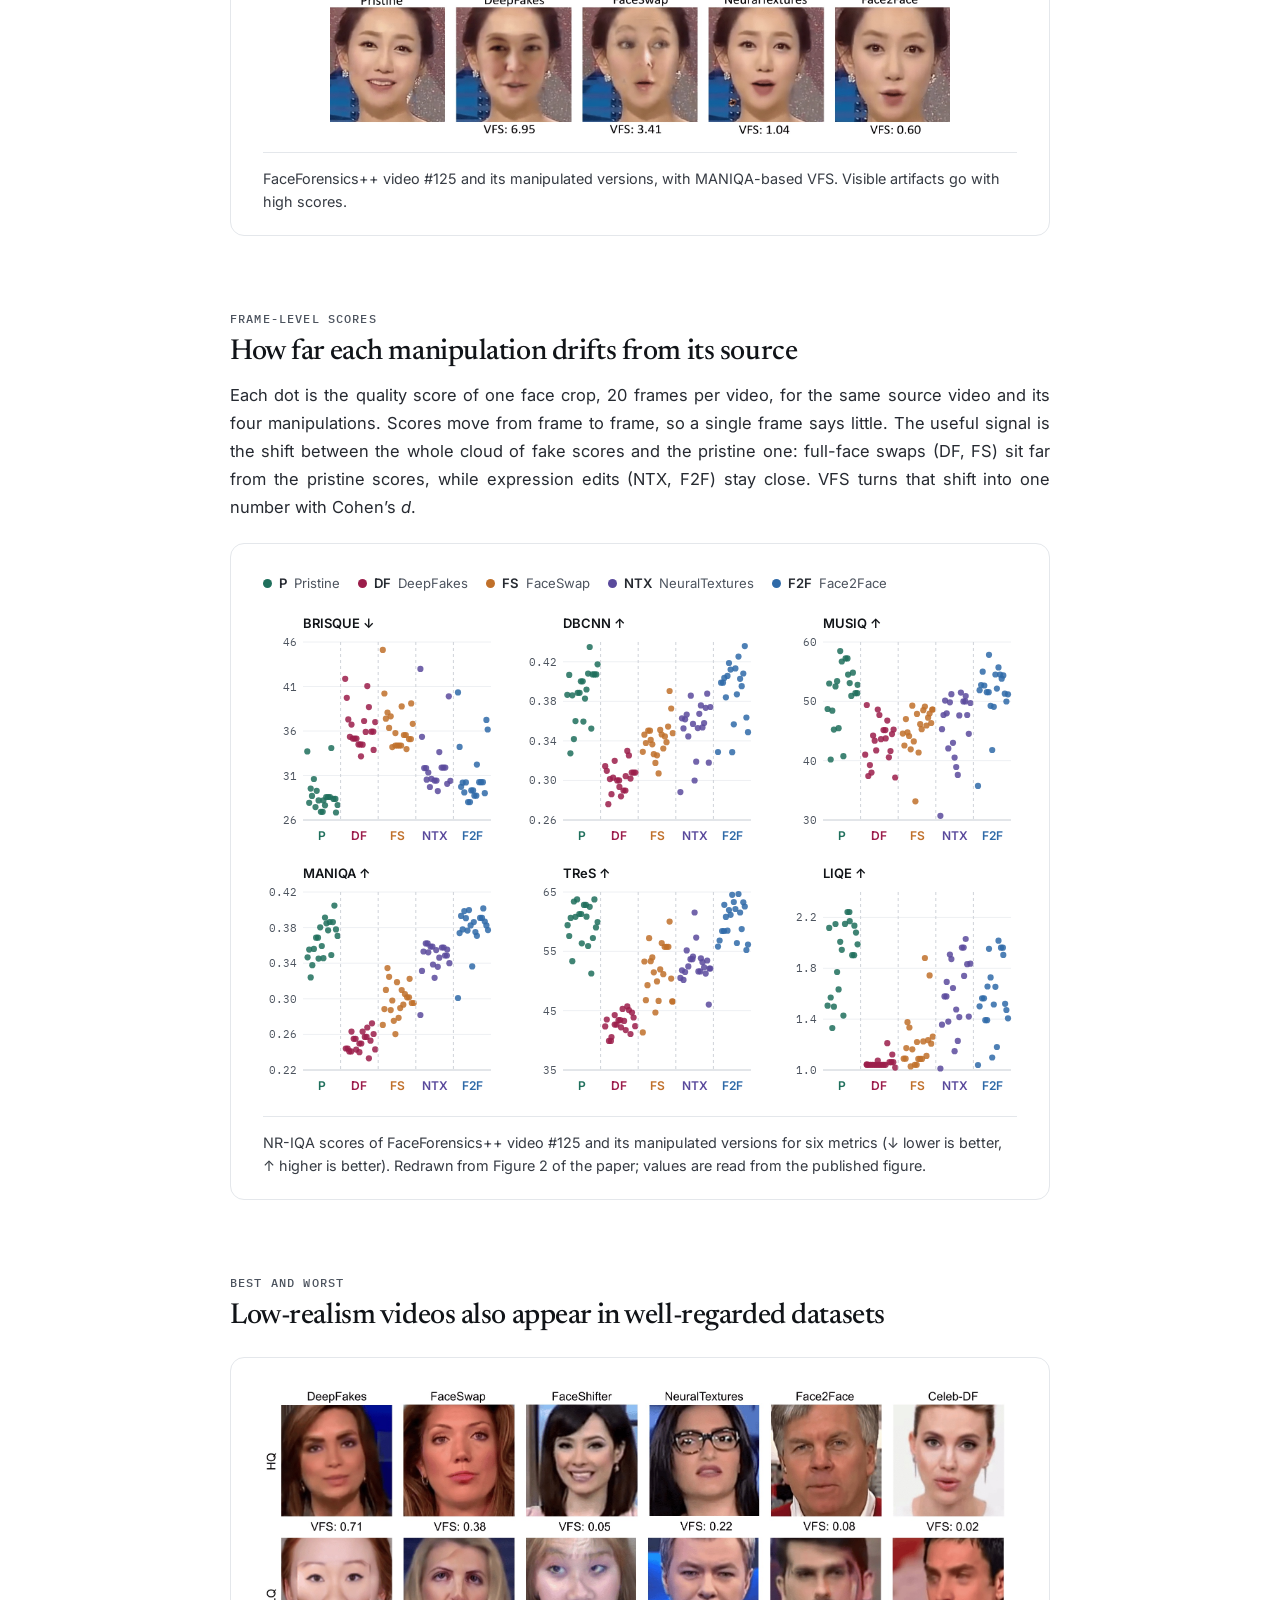
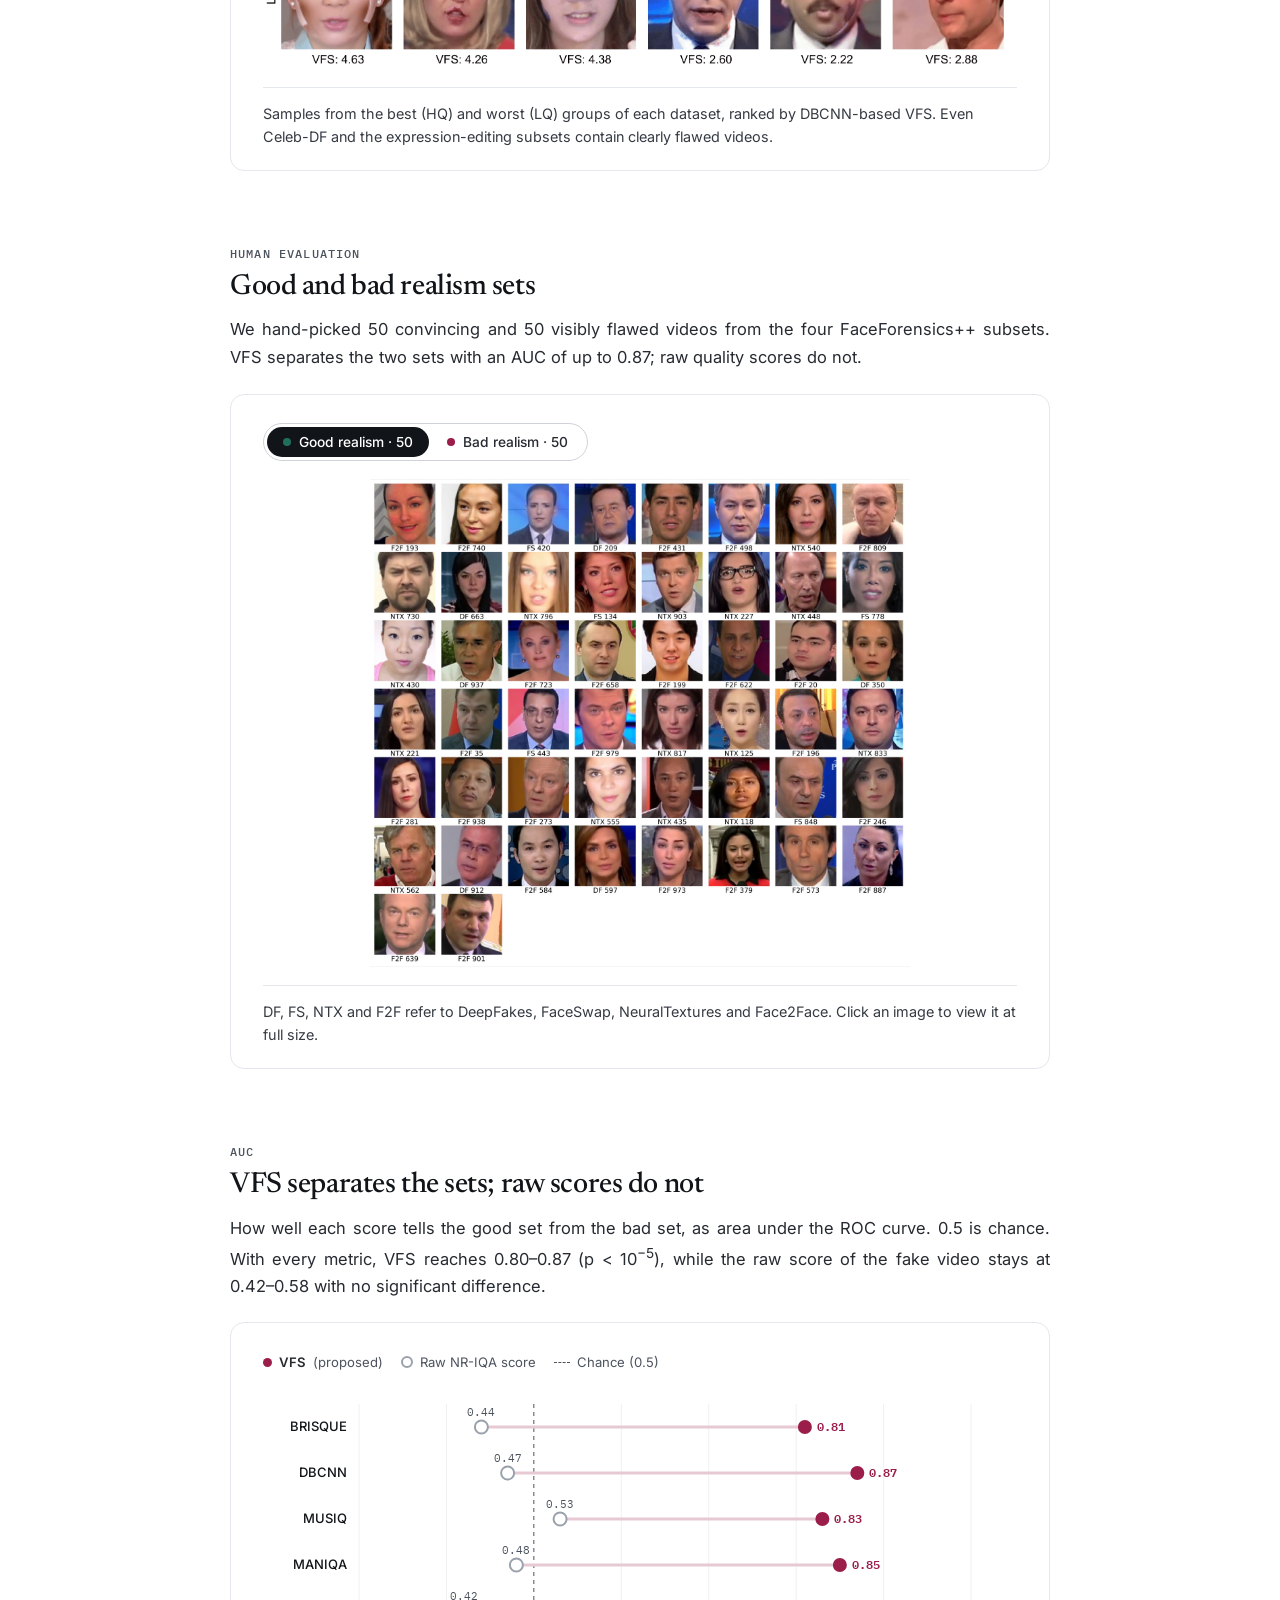
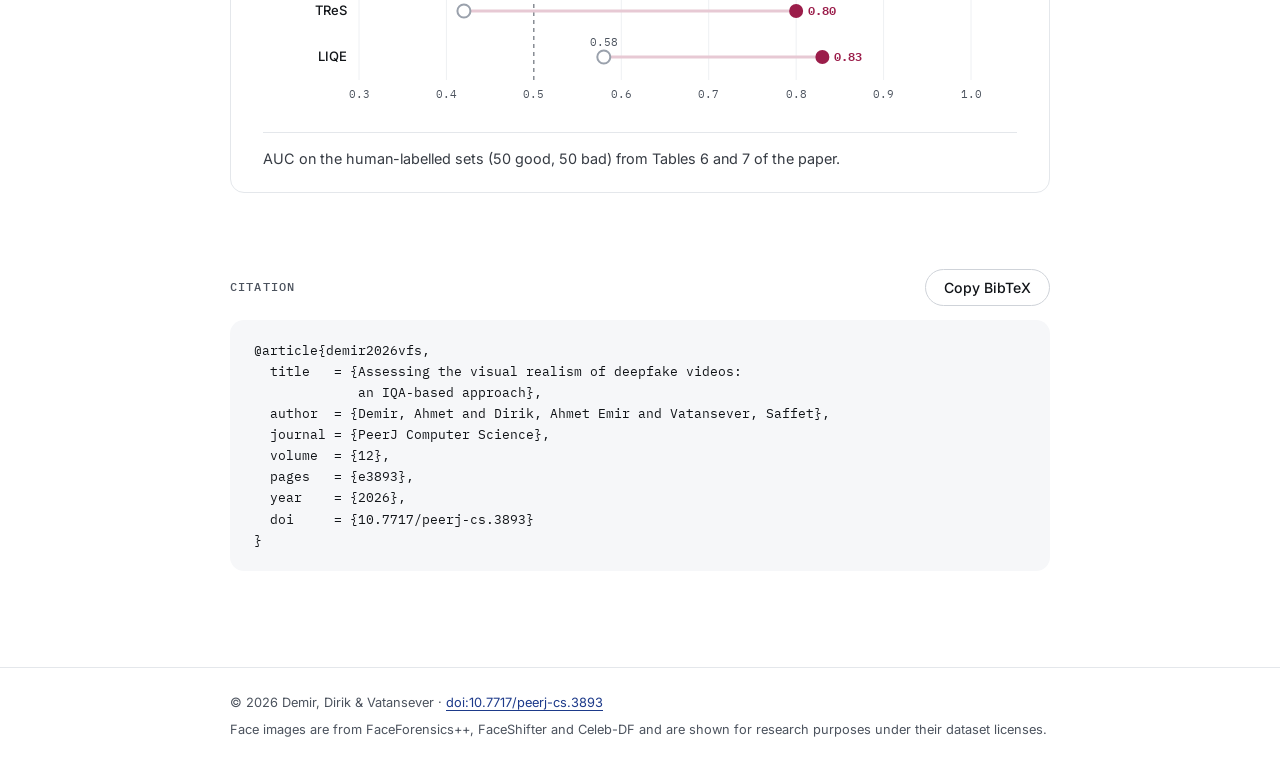
==== commit d2ceb611: "Darker, slightly larger figure captions Co-Authored-By: Claude Opus 5.5 <noreply@anthropic.com>" ====
--- a/index.html
+++ b/index.html
@@ -26,7 +26,7 @@
 <link rel="preconnect" href="https://fonts.googleapis.com">
 <link rel="preconnect" href="https://fonts.gstatic.com" crossorigin>
 <link rel="stylesheet" href="https://fonts.googleapis.com/css2?family=Newsreader:ital,opsz,wght@0,6..72,400;0,6..72,500;1,6..72,500&family=Inter:wght@400;500;600&family=IBM+Plex+Mono:wght@500&display=swap">
-<link rel="stylesheet" href="assets/style.css?v=202611111930">
+<link rel="stylesheet" href="assets/style.css?v=20261111193100">
 <script>
   (function () {
     var l;
--- a/assets/style.css
+++ b/assets/style.css
@@ -76,7 +76,7 @@
 .w-full a { max-width: 100%; }
 .w-set  a { max-width: 540px; }
 .w-mid  a { max-width: 620px; }
-figcaption { font-size: 0.86rem; color: var(--muted); line-height: 1.55; border-top: 1px solid var(--line); padding-top: 14px; }
+figcaption { font-size: 0.9rem; color: #363b43; line-height: 1.6; border-top: 1px solid var(--line); padding-top: 14px; }
 figcaption b { color: var(--fg); font-weight: 600; }
 @media (max-width: 640px) { .panel { padding: 16px 14px 14px; border-radius: 12px; } }
 
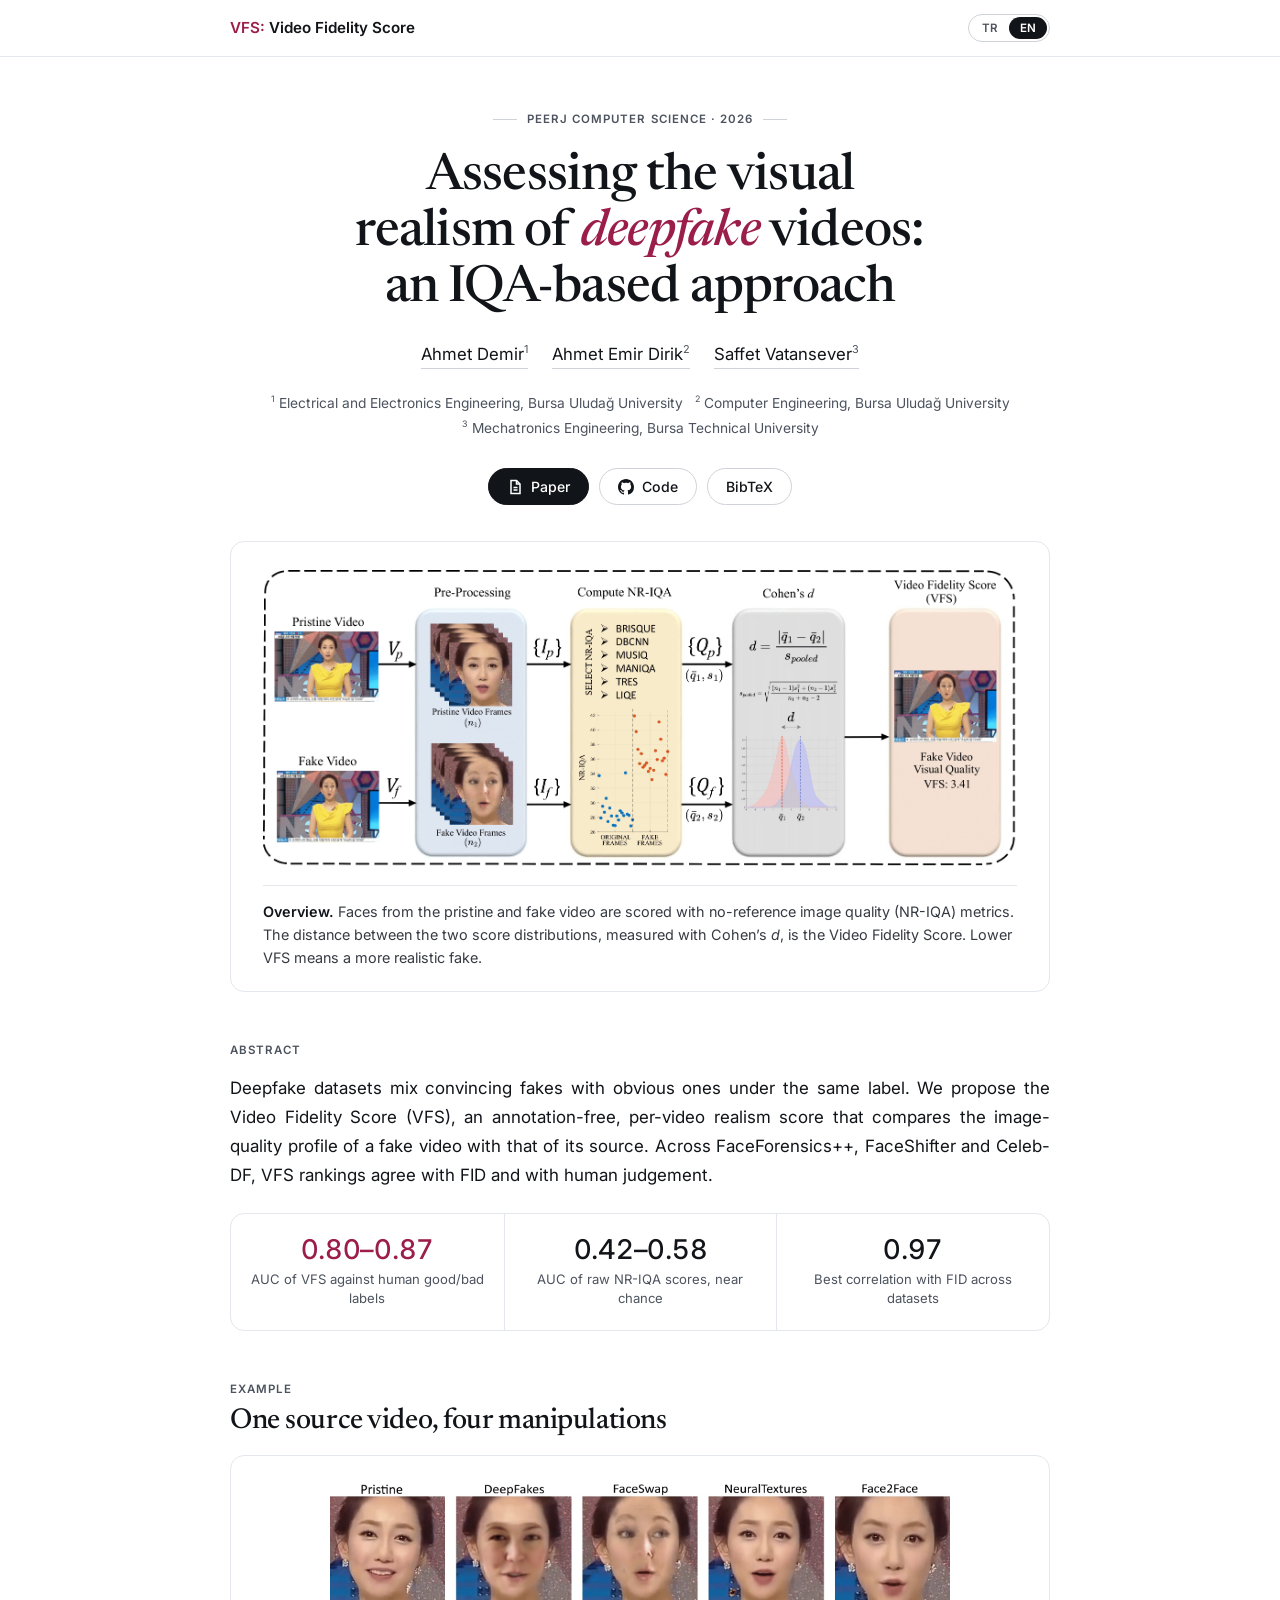
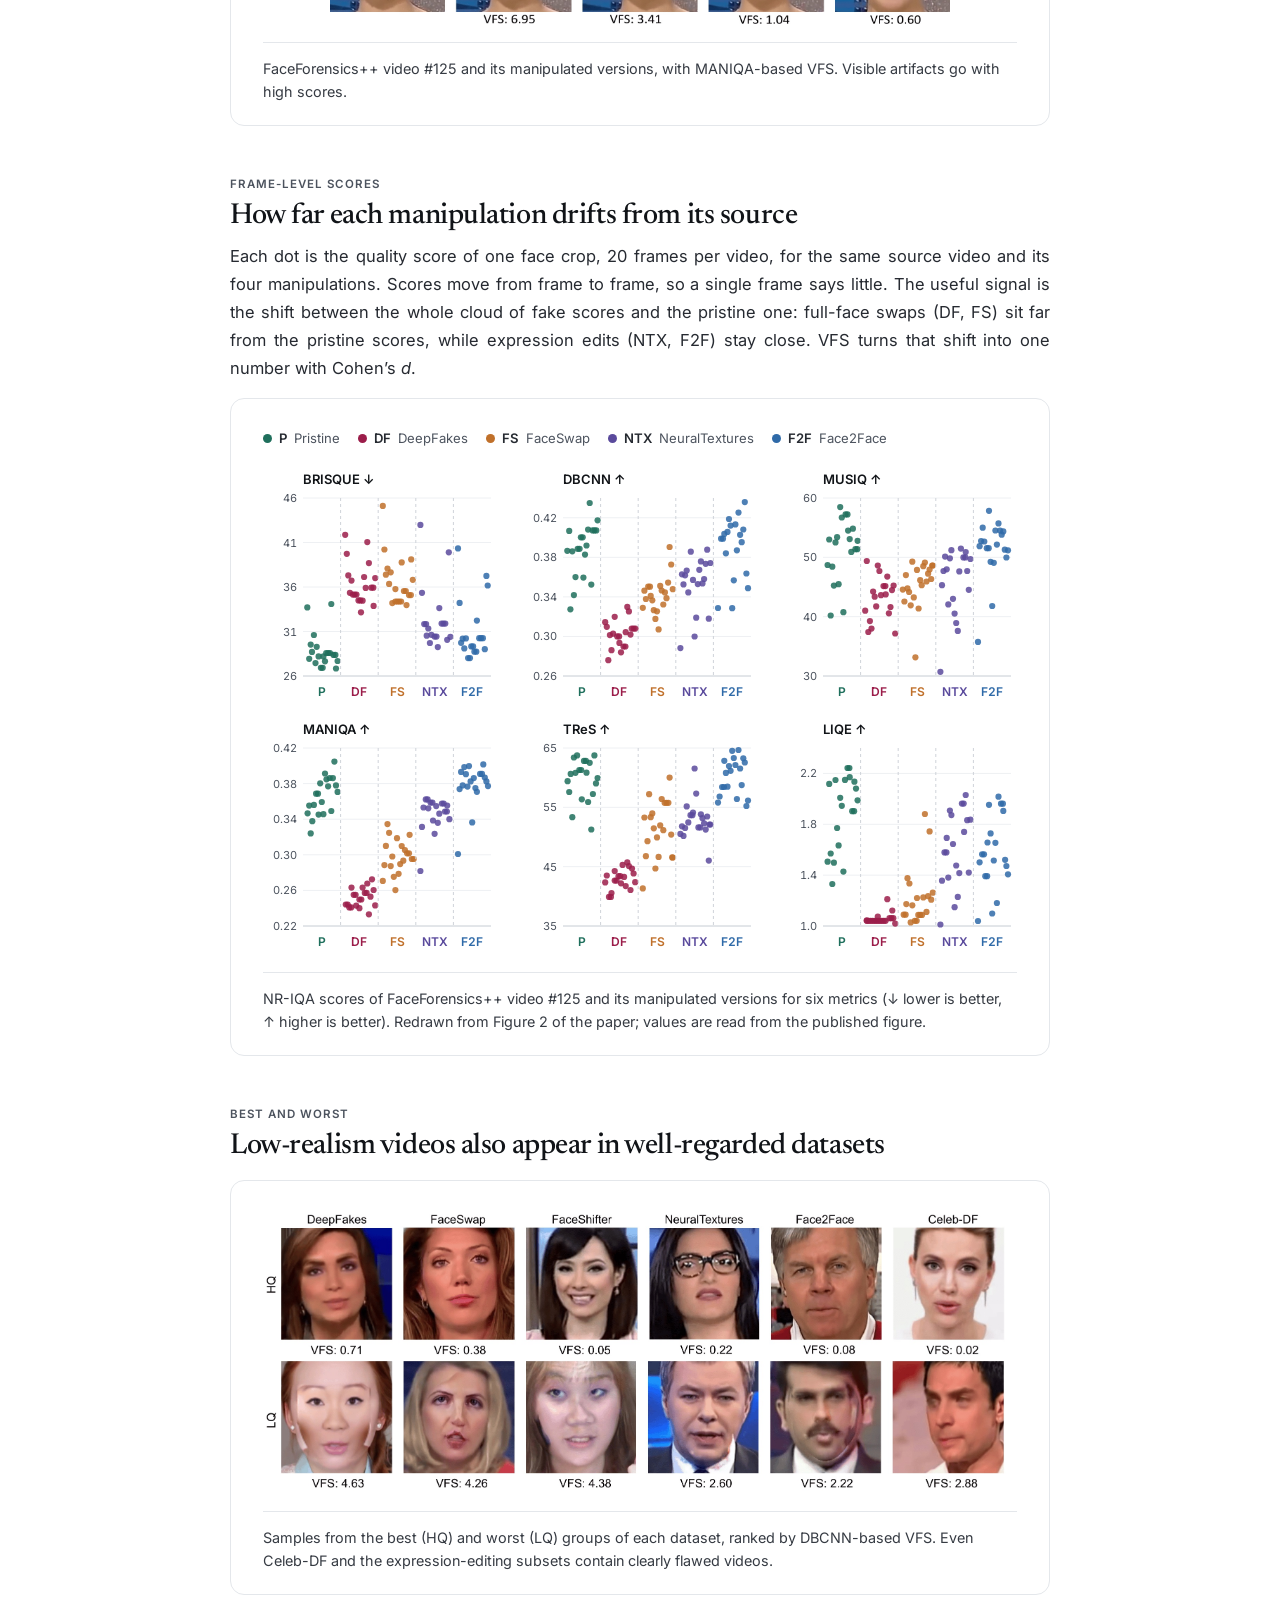
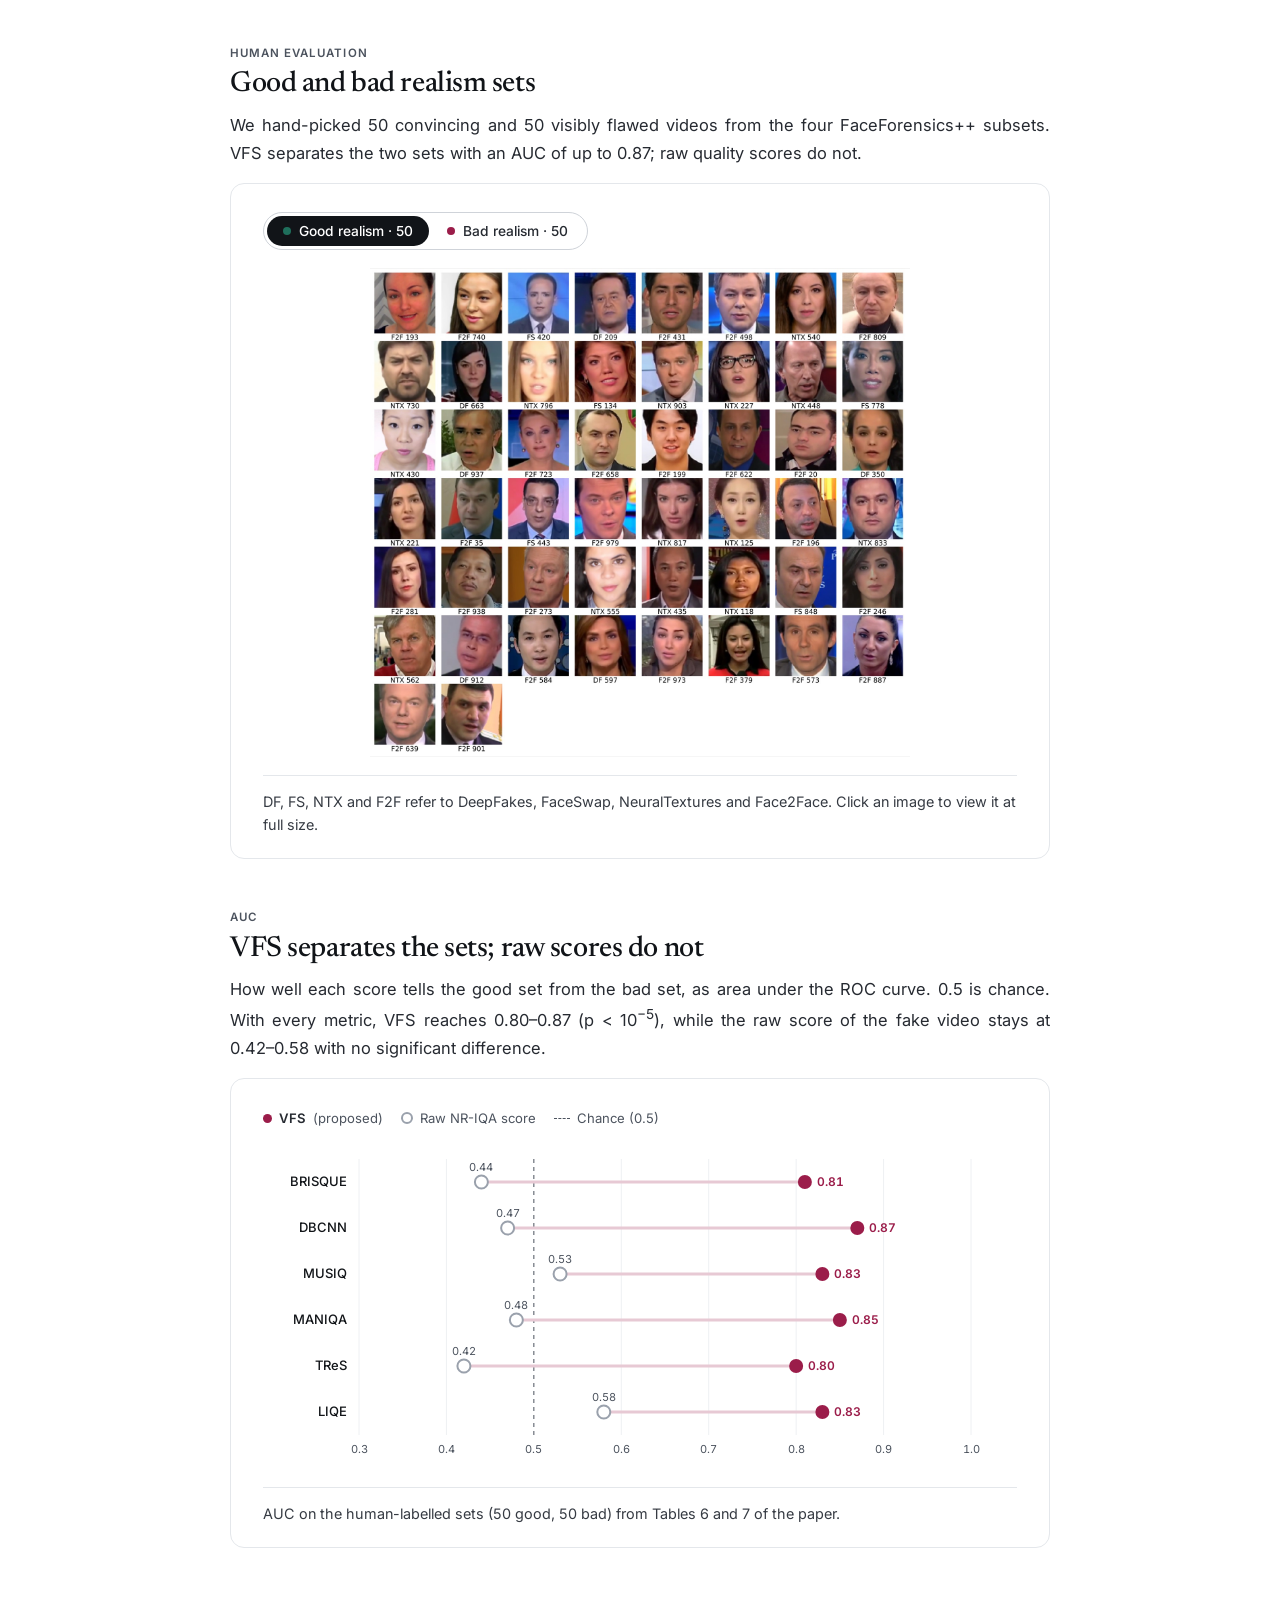
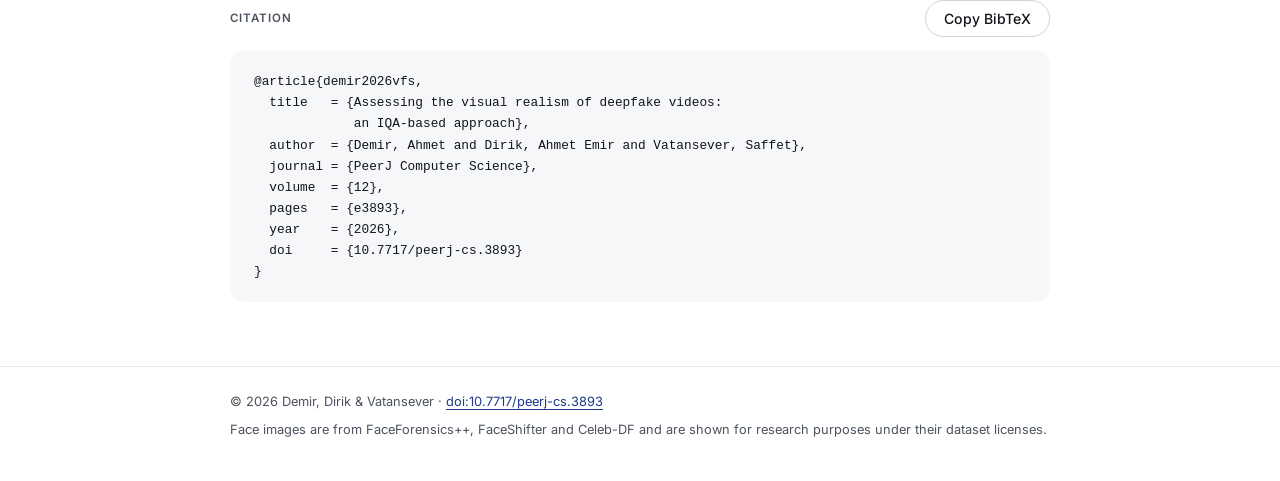
==== commit 1db5f355: "Use two typefaces and tighter section spacing Newsreader for the title and section headings, Inter f" ====
--- a/index.html
+++ b/index.html
@@ -25,8 +25,8 @@
 <link rel="icon" href="data:image/svg+xml,%3Csvg xmlns='http://www.w3.org/2000/svg' viewBox='0 0 32 32'%3E%3Ccircle cx='12' cy='16' r='9' fill='%231f6f5c' fill-opacity='.85'/%3E%3Ccircle cx='20' cy='16' r='9' fill='%239b1d4a' fill-opacity='.85'/%3E%3C/svg%3E">
 <link rel="preconnect" href="https://fonts.googleapis.com">
 <link rel="preconnect" href="https://fonts.gstatic.com" crossorigin>
-<link rel="stylesheet" href="https://fonts.googleapis.com/css2?family=Newsreader:ital,opsz,wght@0,6..72,400;0,6..72,500;1,6..72,500&family=Inter:wght@400;500;600&family=IBM+Plex+Mono:wght@500&display=swap">
-<link rel="stylesheet" href="assets/style.css?v=20261111193100">
+<link rel="stylesheet" href="https://fonts.googleapis.com/css2?family=Newsreader:ital,opsz,wght@0,6..72,400;0,6..72,500;1,6..72,500&family=Inter:wght@400;500;600&display=swap">
+<link rel="stylesheet" href="assets/style.css?v=20261111200000">
 <script>
   (function () {
     var l;
@@ -43,7 +43,7 @@
 
 <div class="top">
   <div class="col">
-    <a class="brand" href="#"><span class="b-abbr">VFS</span><span class="b-name">Video Fidelity Score</span></a>
+    <a class="brand" href="#"><b>VFS:</b> Video Fidelity Score</a>
     <div class="lang" role="group" aria-label="Language">
       <button type="button" data-set="tr">TR</button>
       <button type="button" data-set="en">EN</button>
@@ -220,6 +220,6 @@
 
 <script src="assets/main.js?v=202611111930"></script>
 <script src="assets/fig2-data.js?v=202611111930"></script>
-<script src="assets/charts.js?v=202611111930"></script>
+<script src="assets/charts.js?v=20261111200000"></script>
 </body>
 </html>
--- a/assets/style.css
+++ b/assets/style.css
@@ -15,7 +15,7 @@
   --col: 820px;
   --f-display: "Newsreader", "Iowan Old Style", Georgia, serif;
   --f-body: "Inter", -apple-system, "Segoe UI", Roboto, Arial, sans-serif;
-  --f-mono: "IBM Plex Mono", ui-monospace, Menlo, Consolas, monospace;
+  --f-code: ui-monospace, "SF Mono", Menlo, Consolas, monospace;
   color-scheme: only light;
 }
 
@@ -31,21 +31,20 @@
 h1, h2 { font-family: var(--f-display); font-weight: 500; color: var(--fg); margin: 0; letter-spacing: -0.015em; text-wrap: balance; }
 h2 { font-size: clamp(1.45rem, 2.8vw, 1.8rem); line-height: 1.2; }
 p { margin: 0; }
-.label { font: 500 0.72rem/1.2 var(--f-mono); letter-spacing: 0.1em; text-transform: uppercase; color: var(--muted); }
+.label { font: 600 0.72rem/1.2 var(--f-body); letter-spacing: 0.09em; text-transform: uppercase; color: var(--muted); }
 .measure { max-width: none; text-align: justify; hyphens: auto; -webkit-hyphens: auto; }
 
 /* top bar */
 .top { border-bottom: 1px solid var(--line); }
 .top .col { display: flex; align-items: center; justify-content: space-between; height: 56px; }
-.brand { display: inline-flex; align-items: center; gap: 10px; color: var(--fg); text-decoration: none; }
-.brand .b-abbr { font: 600 0.72rem/1 var(--f-body); letter-spacing: 0.12em; color: var(--accent); padding: 4px 7px; border: 1px solid color-mix(in srgb, var(--accent) 35%, #fff); border-radius: 5px; }
-.brand .b-name { font: 500 1.08rem/1 var(--f-display); letter-spacing: -0.005em; }
+.brand { font: 600 0.95rem/1 var(--f-body); color: var(--fg); text-decoration: none; }
+.brand b { color: var(--accent); font-weight: 600; }
 .lang { display: inline-flex; border: 1px solid var(--line-strong); border-radius: 999px; padding: 2px; }
-.lang button { font: 500 0.72rem var(--f-mono); border: 0; background: none; color: var(--muted); padding: 4px 11px; border-radius: 999px; cursor: pointer; }
+.lang button { font: 600 0.72rem var(--f-body); border: 0; background: none; color: var(--muted); padding: 4px 11px; border-radius: 999px; cursor: pointer; }
 .lang button[aria-pressed="true"] { background: var(--fg); color: #fff; }
 
 /* hero */
-.hero { text-align: center; padding-block: 72px 48px; display: grid; gap: 22px; justify-items: center; }
+.hero { text-align: center; padding-block: 56px 36px; display: grid; gap: 22px; justify-items: center; }
 .venue { display: inline-flex; gap: 10px; align-items: center; }
 .venue b { width: 24px; height: 1px; background: var(--line-strong); }
 .hero h1 { font-size: clamp(2rem, 5vw, 3.2rem); line-height: 1.1; max-width: 19ch; }
@@ -63,9 +62,9 @@
 .btn svg { width: 16px; height: 16px; flex: none; }
 
 /* sections */
-section { padding-top: 76px; }
-.sec-head { display: grid; gap: 10px; margin-bottom: 22px; }
-.lede { font: 400 1.2rem/1.6 var(--f-display); color: var(--fg); }
+section { padding-top: 52px; }
+.sec-head { display: grid; gap: 8px; margin-bottom: 16px; }
+.lede { font: 400 1.06rem/1.7 var(--f-body); color: var(--fg); }
 
 /* figure panel — identical frame for every figure */
 .panel { margin: 0; border: 1px solid var(--line); border-radius: 14px; padding: 28px 32px 22px; display: grid; gap: 18px; background: #fff; }
@@ -94,10 +93,10 @@
 @media (max-width: 520px) { .scatter { grid-template-columns: 1fr; } }
 
 /* key numbers */
-.keys { display: grid; grid-template-columns: repeat(3, minmax(0, 1fr)); margin-top: 32px; border: 1px solid var(--line); border-radius: 14px; }
+.keys { display: grid; grid-template-columns: repeat(3, minmax(0, 1fr)); margin-top: 24px; border: 1px solid var(--line); border-radius: 14px; }
 .key { padding: 22px 16px; text-align: center; display: grid; gap: 6px; align-content: start; }
 .key + .key { border-left: 1px solid var(--line); }
-.key .num { font: 400 2rem/1 var(--f-display); color: var(--fg); font-variant-numeric: tabular-nums lining-nums; }
+.key .num { font: 500 1.7rem/1 var(--f-body); letter-spacing: -0.01em; color: var(--fg); font-variant-numeric: tabular-nums lining-nums; }
 .key .num.v { color: var(--accent); }
 .key p { font-size: 0.82rem; color: var(--muted); line-height: 1.45; }
 @media (max-width: 640px) { .keys { grid-template-columns: 1fr; } .key + .key { border-left: 0; border-top: 1px solid var(--line); } }
@@ -116,9 +115,11 @@
 
 /* citation */
 .citehead { display: flex; justify-content: space-between; align-items: center; gap: 12px; flex-wrap: wrap; margin-bottom: 14px; }
-pre.bib { margin: 0; background: var(--soft); border-radius: 14px; padding: 20px 24px; font: 0.8rem/1.65 var(--f-mono); color: var(--fg); overflow-x: auto; }
+pre.bib { margin: 0; background: var(--soft); border-radius: 14px; padding: 20px 24px; font: 0.8rem/1.65 var(--f-code); color: var(--fg); overflow-x: auto; }
 
-footer { margin-top: 96px; border-top: 1px solid var(--line); }
+footer { margin-top: 64px; border-top: 1px solid var(--line); }
 footer .col { display: grid; gap: 6px; padding-block: 24px 40px; font-size: 0.8rem; color: var(--muted); }
 
 @media (prefers-reduced-motion: reduce) { * { transition: none !important; } html { scroll-behavior: auto; } }
+
+#scatter text, #auc text { font-variant-numeric: tabular-nums; }
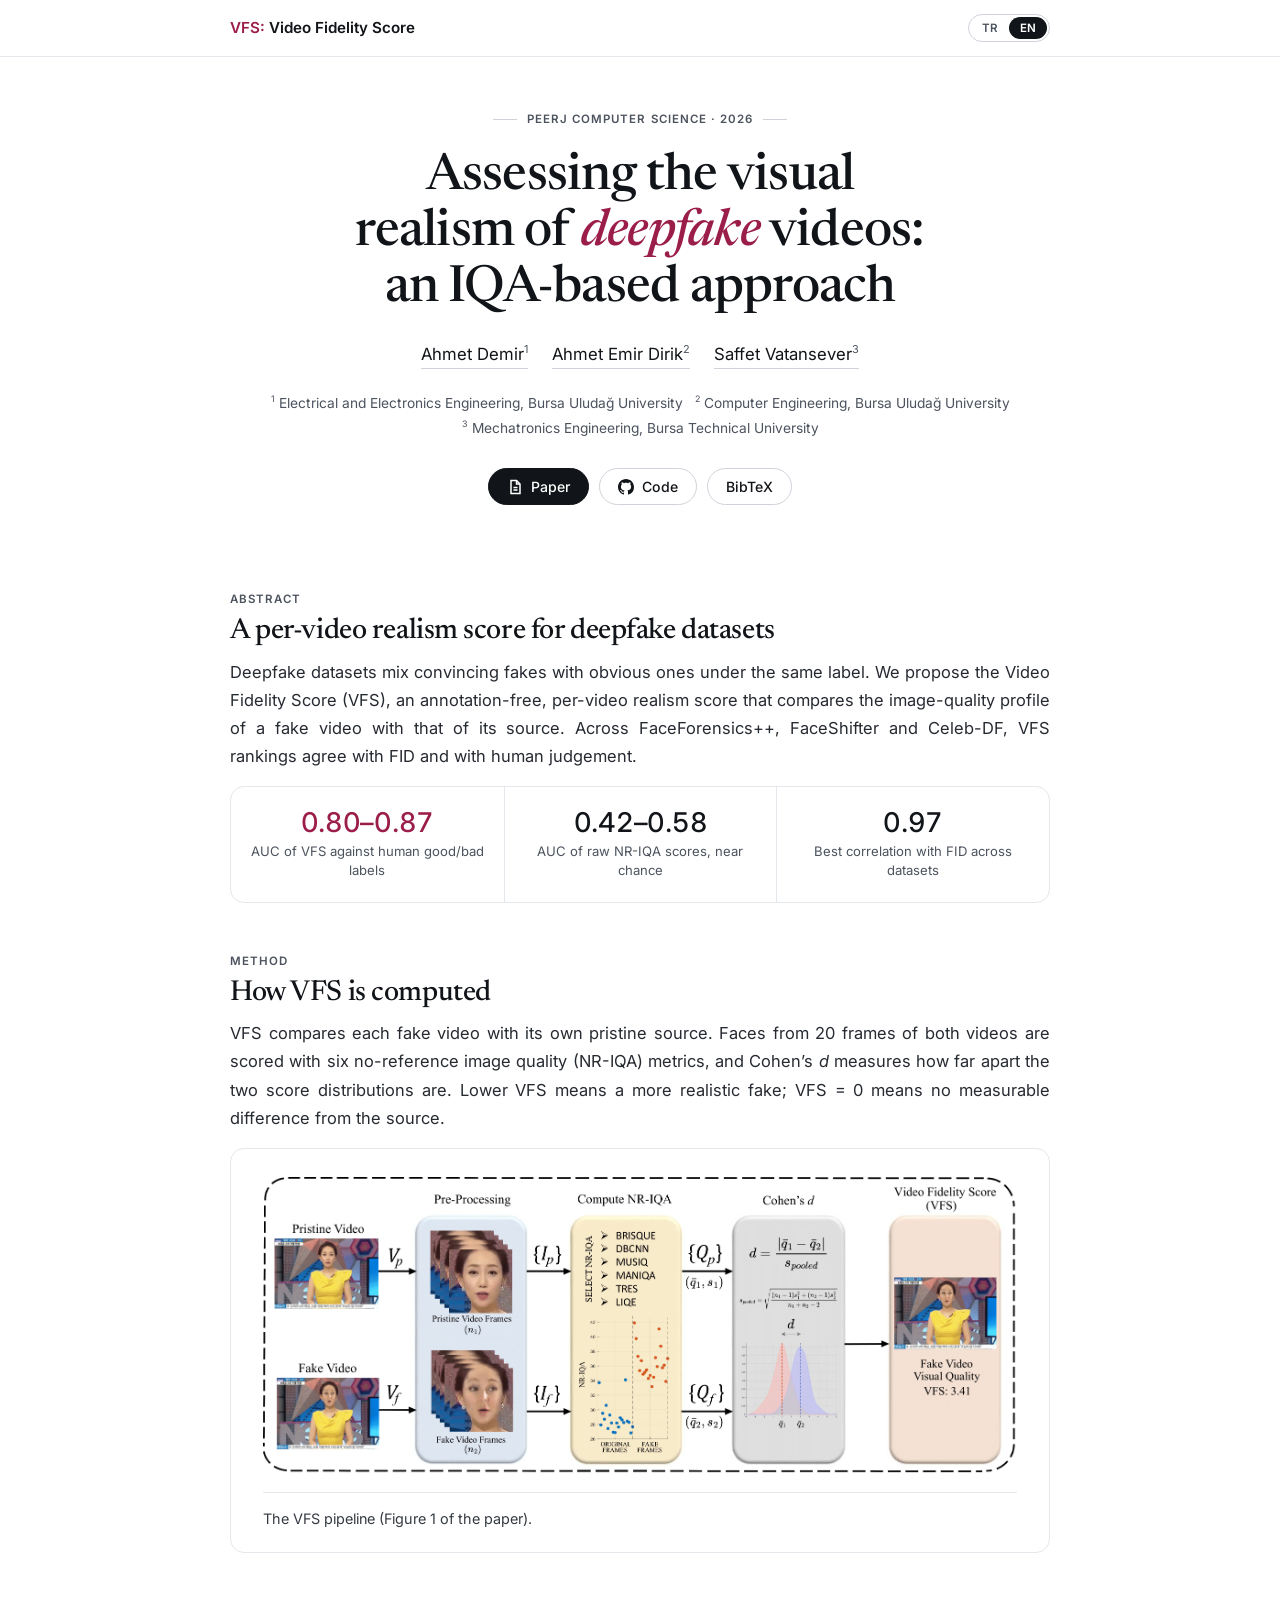
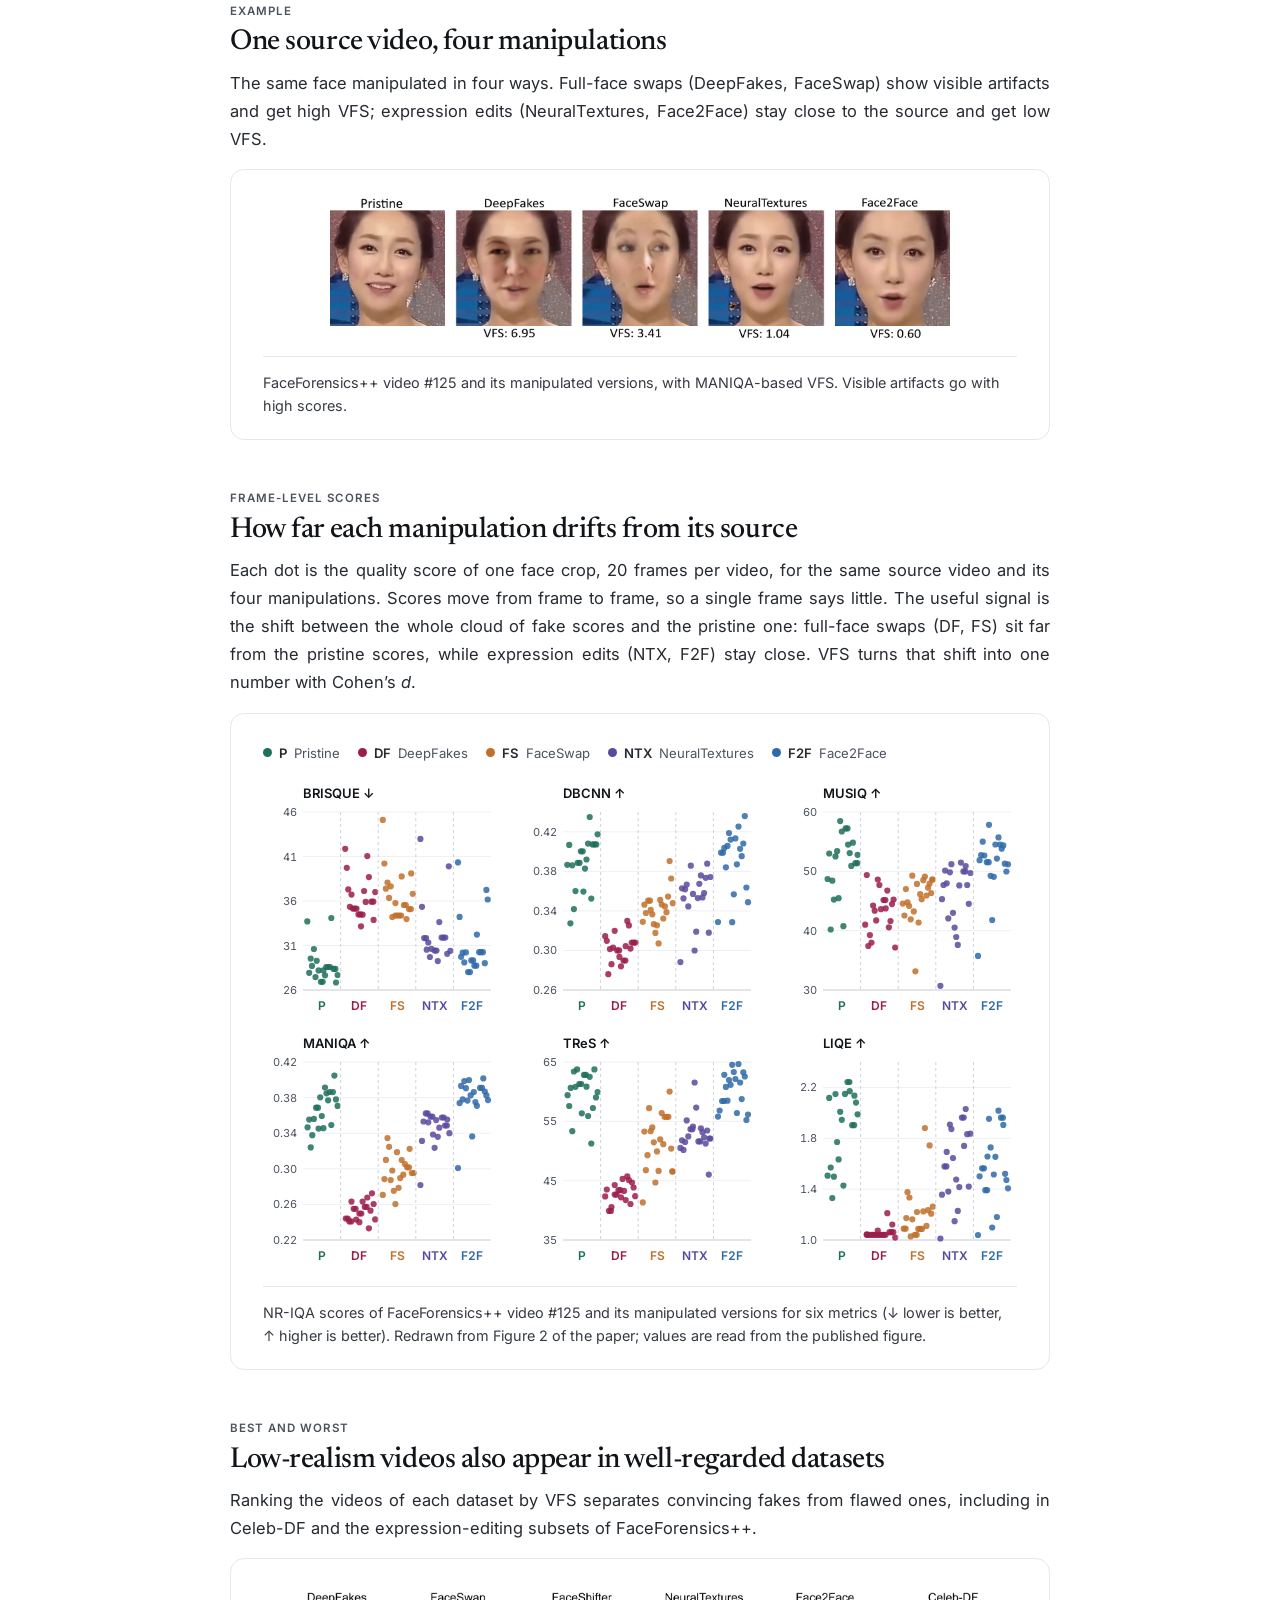
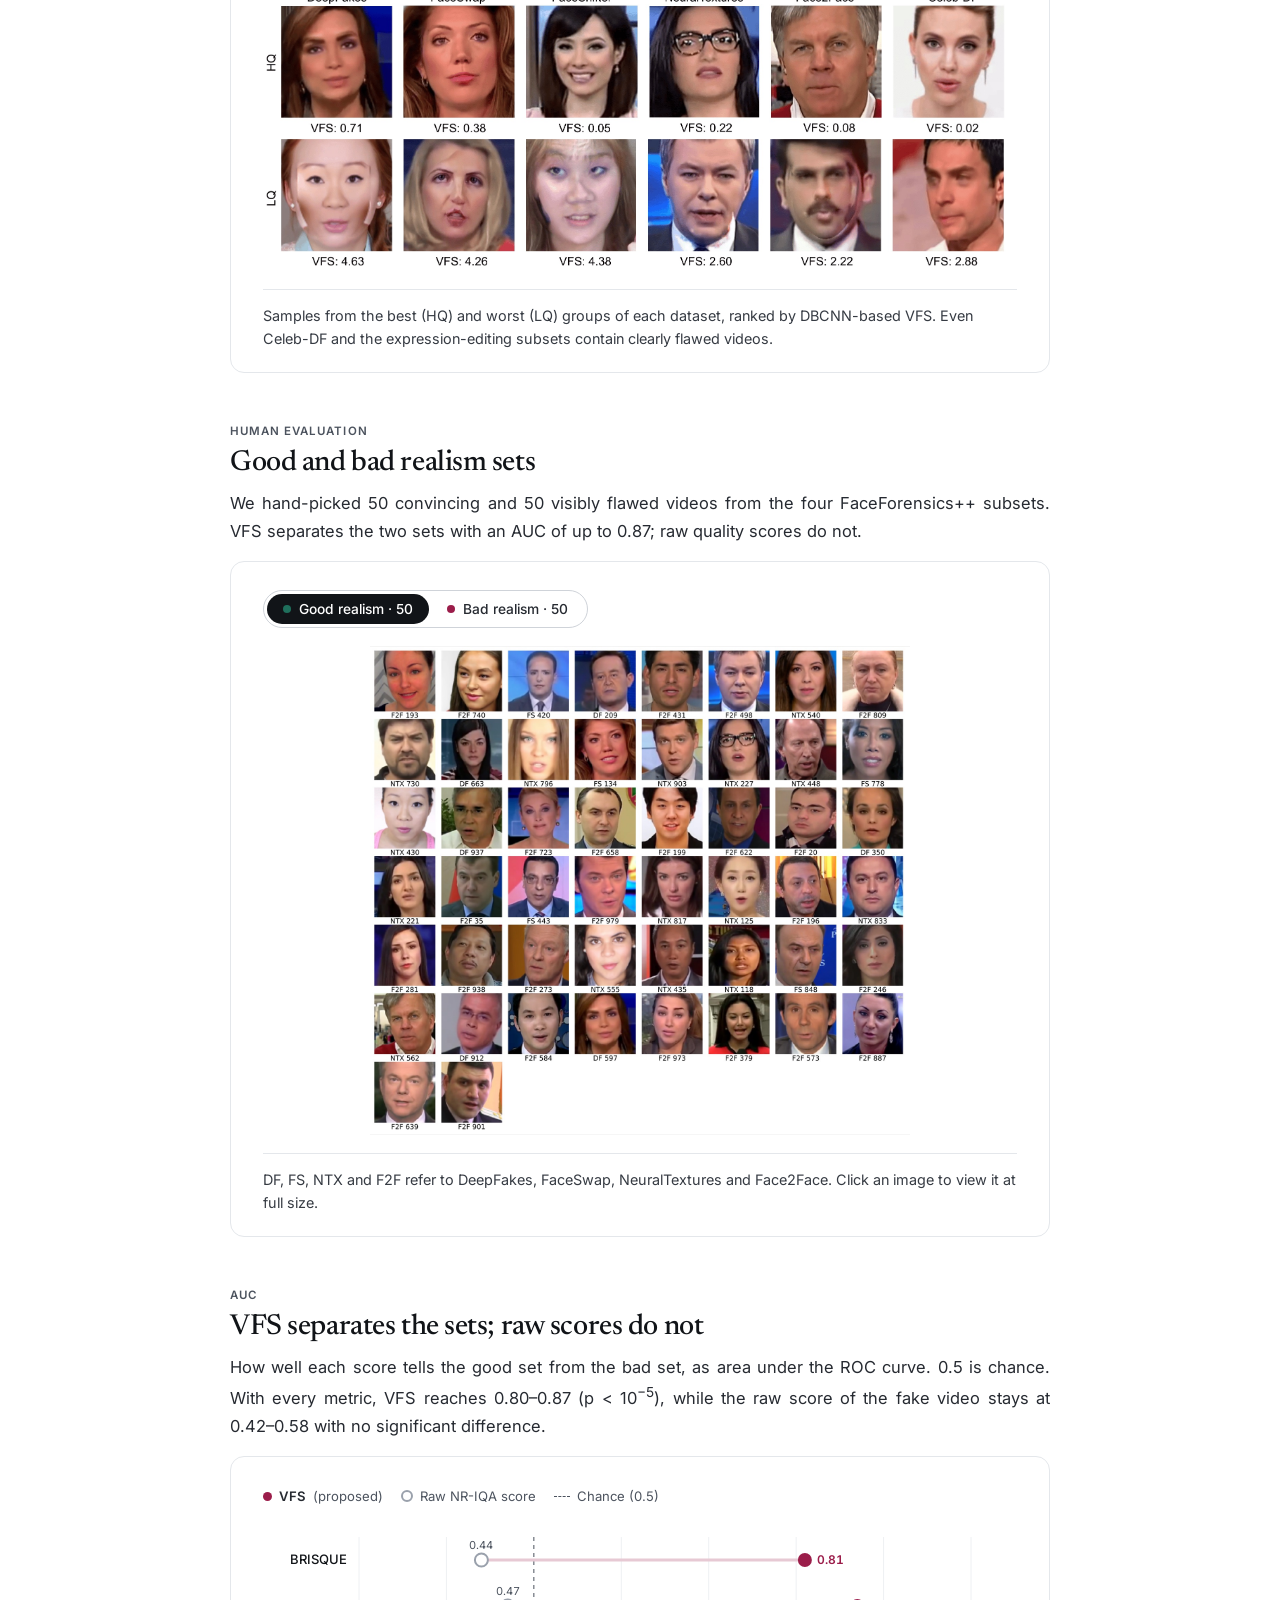
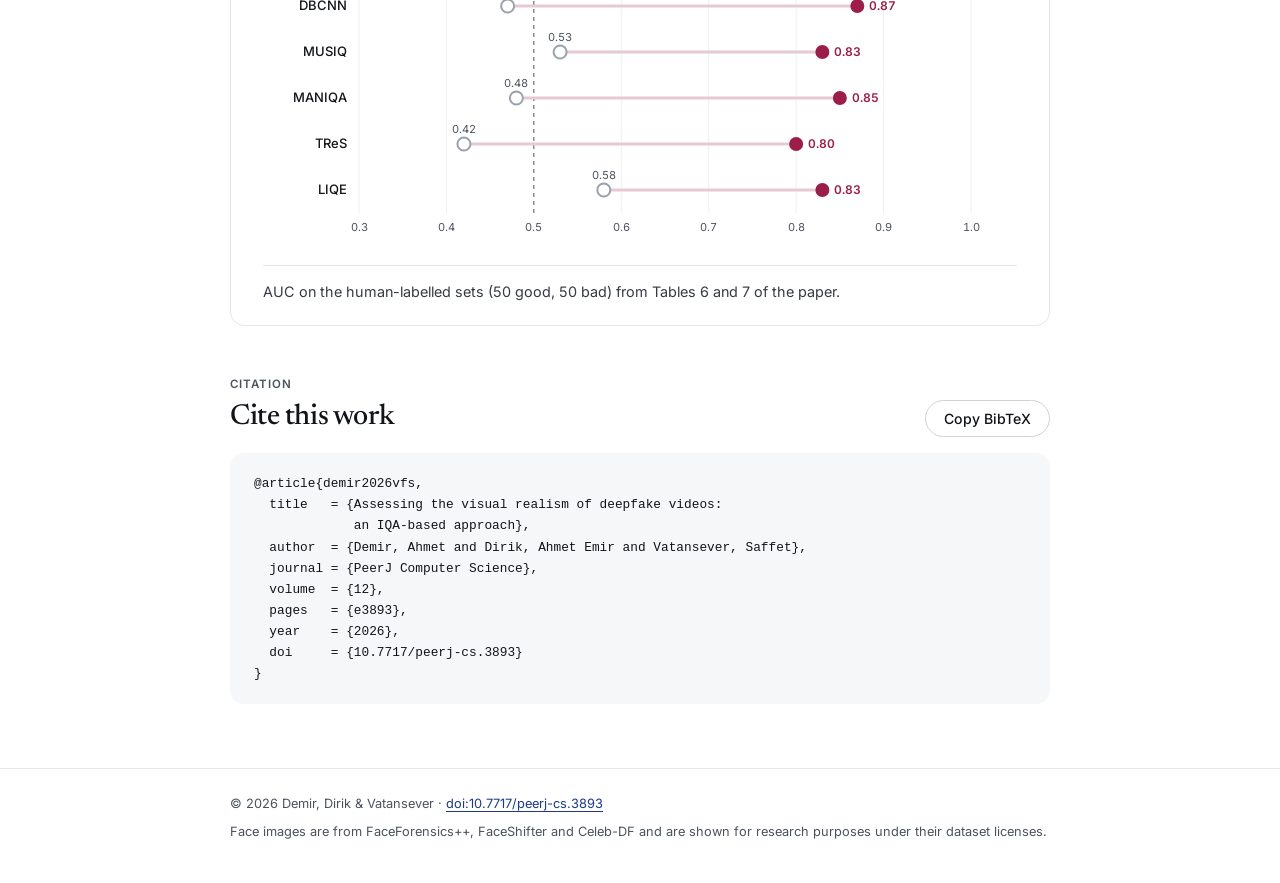
==== commit 74db48b3: "Give every section the same structure Abstract, Method and Citation now have a label, heading and te" ====
--- a/index.html
+++ b/index.html
@@ -26,7 +26,7 @@
 <link rel="preconnect" href="https://fonts.googleapis.com">
 <link rel="preconnect" href="https://fonts.gstatic.com" crossorigin>
 <link rel="stylesheet" href="https://fonts.googleapis.com/css2?family=Newsreader:ital,opsz,wght@0,6..72,400;0,6..72,500;1,6..72,500&family=Inter:wght@400;500;600&display=swap">
-<link rel="stylesheet" href="assets/style.css?v=20261111200000">
+<link rel="stylesheet" href="assets/style.css?v=20261111193939">
 <script>
   (function () {
     var l;
@@ -79,31 +79,47 @@
     </div>
   </header>
 
-  <section class="col" style="padding-top:0">
-    <figure class="panel">
-      <div class="media w-full"><a href="assets/img/overview.png" target="_blank" rel="noopener"><img src="assets/img/overview.png" width="1645" height="648" alt="VFS pipeline: frames from the pristine and fake video are cropped to faces, scored with six NR-IQA metrics, and Cohen's d between the two score distributions gives the Video Fidelity Score."></a></div>
-      <figcaption>
-        <span lang="en"><b>Overview.</b> Faces from the pristine and fake video are scored with no-reference image quality (NR-IQA) metrics. The distance between the two score distributions, measured with Cohen’s <i>d</i>, is the Video Fidelity Score. Lower VFS means a more realistic fake.</span>
-        <span lang="tr"><b>Genel bakış.</b> Orijinal ve sahte videodaki yüzler referanssız görüntü kalitesi (NR-IQA) metrikleriyle puanlanıyor. İki skor dağılımı arasındaki fark Cohen’s <i>d</i> ile ölçülüyor ve Video Fidelity Score'u veriyor. Düşük VFS daha gerçekçi bir sahte video demek.</span>
-      </figcaption>
-    </figure>
-  </section>
-
   <section class="col" id="abstract">
-    <div class="sec-head"><span class="label"><span lang="en">Abstract</span><span lang="tr">Özet</span></span></div>
-    <p class="lede measure" lang="en">Deepfake datasets mix convincing fakes with obvious ones under the same label. We propose the Video Fidelity Score (VFS), an annotation-free, per-video realism score that compares the image-quality profile of a fake video with that of its source. Across FaceForensics++, FaceShifter and Celeb-DF, VFS rankings agree with FID and with human judgement.</p>
-    <p class="lede measure" lang="tr">Deepfake veri setleri ikna edici sahte videolarla bariz olanları aynı etiket altında topluyor. Etiket gerektirmeyen ve her video için ayrı hesaplanan Video Fidelity Score'u (VFS) öneriyoruz. VFS, sahte videonun görüntü kalitesi profilini kaynak videonunkiyle karşılaştırıyor. FaceForensics++, FaceShifter ve Celeb-DF üzerinde VFS sıralamaları hem FID ile hem de insan değerlendirmesiyle uyumlu.</p>
+    <div class="sec-head">
+      <span class="label"><span lang="en">Abstract</span><span lang="tr">Özet</span></span>
+      <h2><span lang="en">A per-video realism score for deepfake datasets</span><span lang="tr">Deepfake veri setleri için video bazlı gerçekçilik skoru</span></h2>
+    <p class="measure" lang="en">Deepfake datasets mix convincing fakes with obvious ones under the same label. We propose the Video Fidelity Score (VFS), an annotation-free, per-video realism score that compares the image-quality profile of a fake video with that of its source. Across FaceForensics++, FaceShifter and Celeb-DF, VFS rankings agree with FID and with human judgement.</p>
+    <p class="measure" lang="tr">Deepfake veri setleri ikna edici sahte videolarla bariz olanları aynı etiket altında topluyor. Etiket gerektirmeyen ve her video için ayrı hesaplanan Video Fidelity Score'u (VFS) öneriyoruz. VFS, sahte videonun görüntü kalitesi profilini kaynak videonunkiyle karşılaştırıyor. FaceForensics++, FaceShifter ve Celeb-DF üzerinde VFS sıralamaları hem FID ile hem de insan değerlendirmesiyle uyumlu.</p>
+    </div>
+    <figure class="panel keys-panel">
     <div class="keys">
       <div class="key"><span class="num v">0.80–0.87</span><p lang="en">AUC of VFS against human good/bad labels</p><p lang="tr">İnsan iyi/kötü etiketlerine karşı VFS AUC değeri</p></div>
       <div class="key"><span class="num">0.42–0.58</span><p lang="en">AUC of raw NR-IQA scores, near chance</p><p lang="tr">Ham NR-IQA skorlarının AUC değeri, rastgeleye yakın</p></div>
       <div class="key"><span class="num">0.97</span><p lang="en">Best correlation with FID across datasets</p><p lang="tr">Veri setleri arasında FID ile en yüksek korelasyon</p></div>
     </div>
-  </section>
+    </figure>
+  </section>
+
+  <section class="col" id="method">
+    <div class="sec-head">
+      <span class="label"><span lang="en">Method</span><span lang="tr">Yöntem</span></span>
+      <h2><span lang="en">How VFS is computed</span><span lang="tr">VFS nasıl hesaplanıyor</span></h2>
+      <p class="measure" lang="en">VFS compares each fake video with its own pristine source. Faces from 20 frames of both videos are scored with six no-reference image quality (NR-IQA) metrics, and Cohen’s <i>d</i> measures how far apart the two score distributions are. Lower VFS means a more realistic fake; VFS = 0 means no measurable difference from the source.</p>
+      <p class="measure" lang="tr">VFS her sahte videoyu kendi orijinal kaynağıyla karşılaştırıyor. İki videodan alınan 20 karedeki yüzler altı referanssız görüntü kalitesi (NR-IQA) metriğiyle puanlanıyor; Cohen’s <i>d</i> iki skor dağılımının birbirinden ne kadar uzak olduğunu ölçüyor. Düşük VFS daha gerçekçi bir sahte video demek; VFS = 0 kaynaktan ölçülebilir bir fark olmadığını gösteriyor.</p>
+    </div>
+    <figure class="panel">
+      <div class="media w-full"><a href="assets/img/overview.png" target="_blank" rel="noopener"><img src="assets/img/overview.png" width="1645" height="648" alt="VFS pipeline: frames from the pristine and fake video are cropped to faces, scored with six NR-IQA metrics, and Cohen's d between the two score distributions gives the Video Fidelity Score."></a></div>
+      <figcaption>
+        <span lang="en">The VFS pipeline (Figure 1 of the paper).</span>
+        <span lang="tr">VFS hesaplama adımları (makaledeki Şekil 1).</span>
+      </figcaption>
+    </figure>
+  </section>
+
+
+
 
   <section class="col">
     <div class="sec-head">
       <span class="label"><span lang="en">Example</span><span lang="tr">Örnek</span></span>
       <h2><span lang="en">One source video, four manipulations</span><span lang="tr">Bir kaynak video, dört manipülasyon</span></h2>
+      <p class="measure" lang="en">The same face manipulated in four ways. Full-face swaps (DeepFakes, FaceSwap) show visible artifacts and get high VFS; expression edits (NeuralTextures, Face2Face) stay close to the source and get low VFS.</p>
+      <p class="measure" lang="tr">Aynı yüz dört farklı yöntemle manipüle edilmiş. Tüm yüzü değiştiren yöntemlerde (DeepFakes, FaceSwap) belirgin bozulmalar var ve VFS yüksek; ifade değiştiren yöntemler (NeuralTextures, Face2Face) kaynağa yakın kalıyor ve VFS düşük.</p>
     </div>
     <figure class="panel">
       <div class="media w-mid"><a href="assets/img/video125.jpg" target="_blank" rel="noopener"><img src="assets/img/video125.jpg" width="1864" height="420" alt="Face from FaceForensics++ video 125 and its DeepFakes, FaceSwap, NeuralTextures and Face2Face versions, with VFS 6.95, 3.41, 1.04 and 0.60."></a></div>
@@ -141,6 +157,8 @@
     <div class="sec-head">
       <span class="label"><span lang="en">Best and worst</span><span lang="tr">En iyi ve en kötü</span></span>
       <h2><span lang="en">Low-realism videos also appear in well-regarded datasets</span><span lang="tr">Gerçekçi kabul edilen veri setlerinde de düşük gerçekçilikli videolar var</span></h2>
+      <p class="measure" lang="en">Ranking the videos of each dataset by VFS separates convincing fakes from flawed ones, including in Celeb-DF and the expression-editing subsets of FaceForensics++.</p>
+      <p class="measure" lang="tr">Her veri setindeki videoları VFS'e göre sıralamak, ikna edici sahte videoları kusurlu olanlardan ayırıyor; buna Celeb-DF ve FaceForensics++'ın ifade değiştiren alt setleri de dahil.</p>
     </div>
     <figure class="panel">
       <div class="media w-full"><a href="assets/img/best-worst.jpg" target="_blank" rel="noopener"><img src="assets/img/best-worst.jpg" width="2145" height="806" alt="Sample faces from the best (HQ) and worst (LQ) VFS groups of DeepFakes, FaceSwap, FaceShifter, NeuralTextures, Face2Face and Celeb-DF."></a></div>
@@ -193,9 +211,12 @@
   </section>
 
   <section id="cite" class="col">
-    <div class="citehead">
+    <div class="sec-head">
       <span class="label"><span lang="en">Citation</span><span lang="tr">Atıf</span></span>
-      <button type="button" class="btn" id="copy"><span id="copyl">Copy BibTeX</span></button>
+      <div class="citehead">
+        <h2><span lang="en">Cite this work</span><span lang="tr">Bu çalışmaya atıf</span></h2>
+        <button type="button" class="btn" id="copy"><span id="copyl">Copy BibTeX</span></button>
+      </div>
     </div>
 <pre class="bib" id="bib">@article{demir2026vfs,
   title   = {Assessing the visual realism of deepfake videos:
@@ -218,8 +239,8 @@
   </div>
 </footer>
 
-<script src="assets/main.js?v=202611111930"></script>
-<script src="assets/fig2-data.js?v=202611111930"></script>
-<script src="assets/charts.js?v=20261111200000"></script>
+<script src="assets/main.js?v=20261111193914"></script>
+<script src="assets/fig2-data.js?v=20261111193914"></script>
+<script src="assets/charts.js?v=20261111193914"></script>
 </body>
 </html>
--- a/assets/style.css
+++ b/assets/style.css
@@ -93,7 +93,8 @@
 @media (max-width: 520px) { .scatter { grid-template-columns: 1fr; } }
 
 /* key numbers */
-.keys { display: grid; grid-template-columns: repeat(3, minmax(0, 1fr)); margin-top: 24px; border: 1px solid var(--line); border-radius: 14px; }
+.keys { display: grid; grid-template-columns: repeat(3, minmax(0, 1fr)); }
+.keys-panel { padding: 0; }
 .key { padding: 22px 16px; text-align: center; display: grid; gap: 6px; align-content: start; }
 .key + .key { border-left: 1px solid var(--line); }
 .key .num { font: 500 1.7rem/1 var(--f-body); letter-spacing: -0.01em; color: var(--fg); font-variant-numeric: tabular-nums lining-nums; }
@@ -114,7 +115,7 @@
 }
 
 /* citation */
-.citehead { display: flex; justify-content: space-between; align-items: center; gap: 12px; flex-wrap: wrap; margin-bottom: 14px; }
+.citehead { display: flex; justify-content: space-between; align-items: center; gap: 12px; flex-wrap: wrap; }
 pre.bib { margin: 0; background: var(--soft); border-radius: 14px; padding: 20px 24px; font: 0.8rem/1.65 var(--f-code); color: var(--fg); overflow-x: auto; }
 
 footer { margin-top: 64px; border-top: 1px solid var(--line); }
@@ -123,3 +124,4 @@
 @media (prefers-reduced-motion: reduce) { * { transition: none !important; } html { scroll-behavior: auto; } }
 
 #scatter text, #auc text { font-variant-numeric: tabular-nums; }
+@media (max-width: 520px) { pre.bib { white-space: pre-wrap; word-break: break-word; padding: 16px; } }
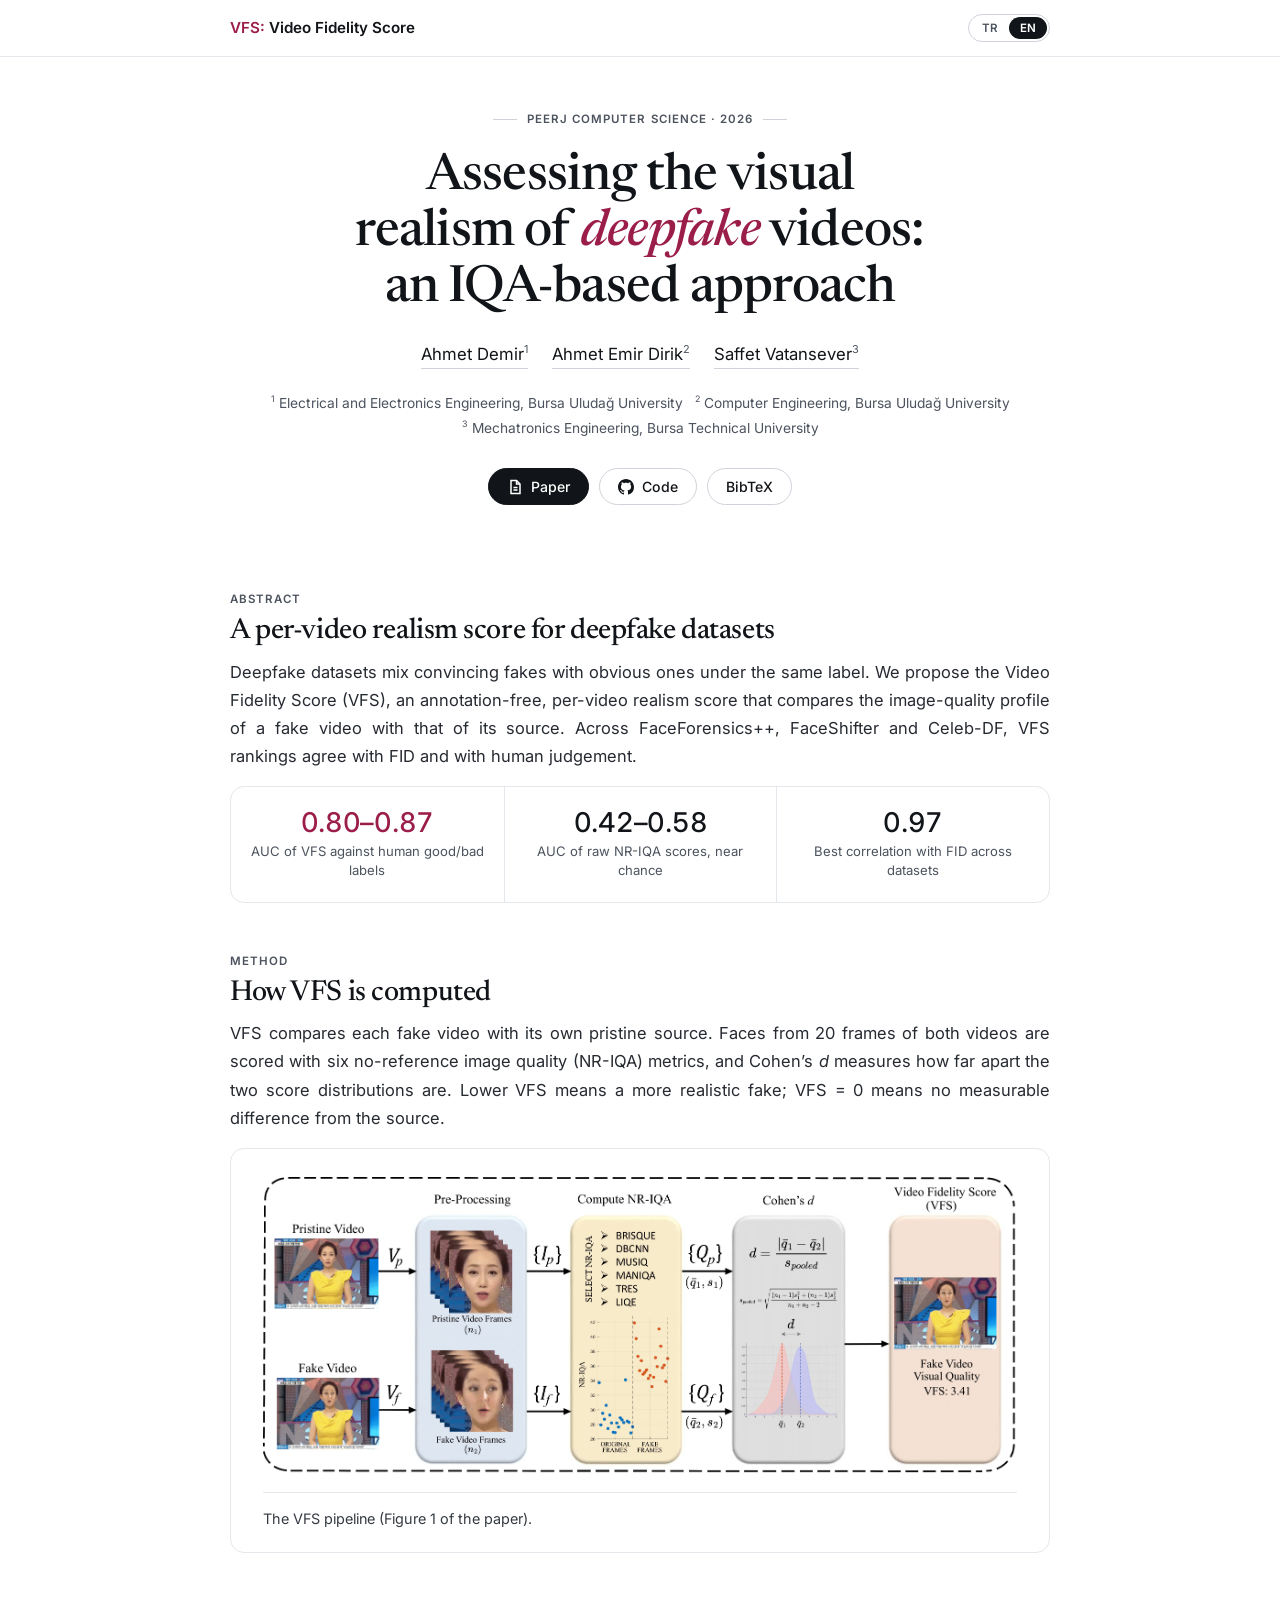
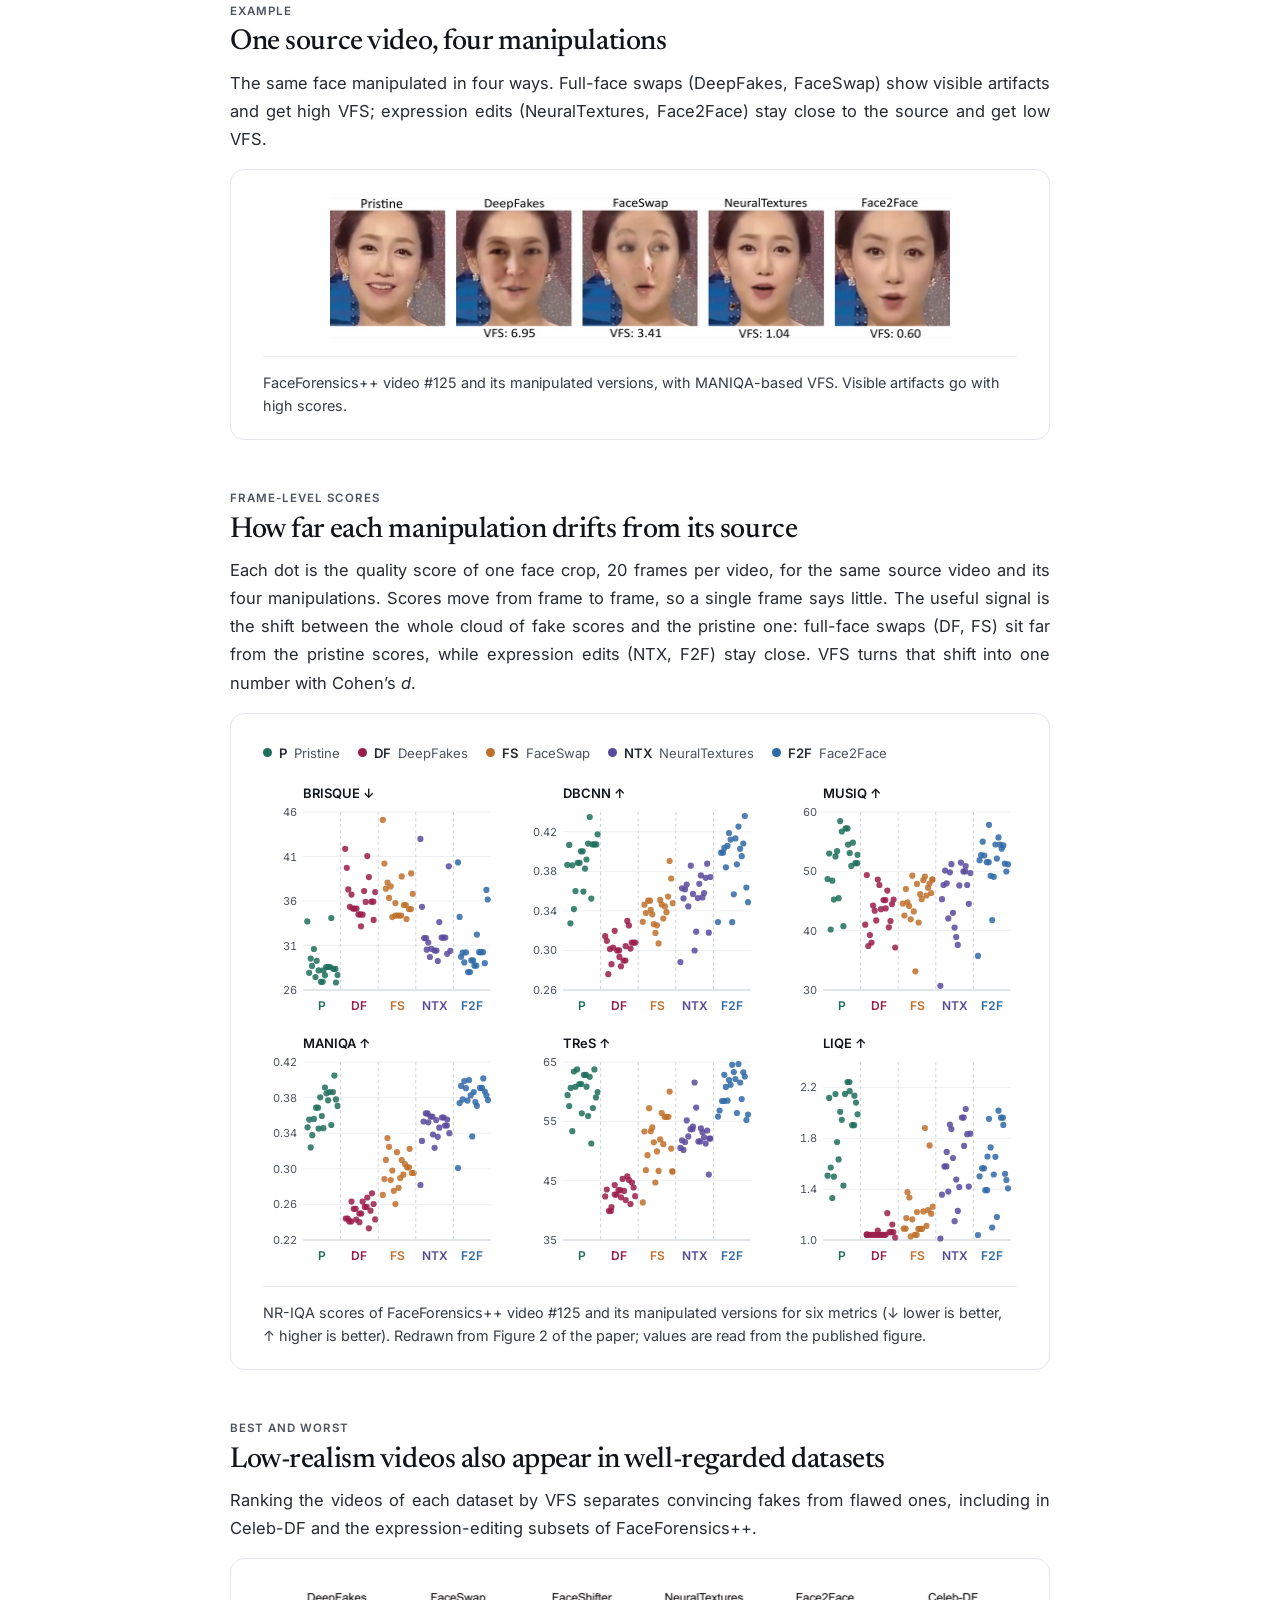
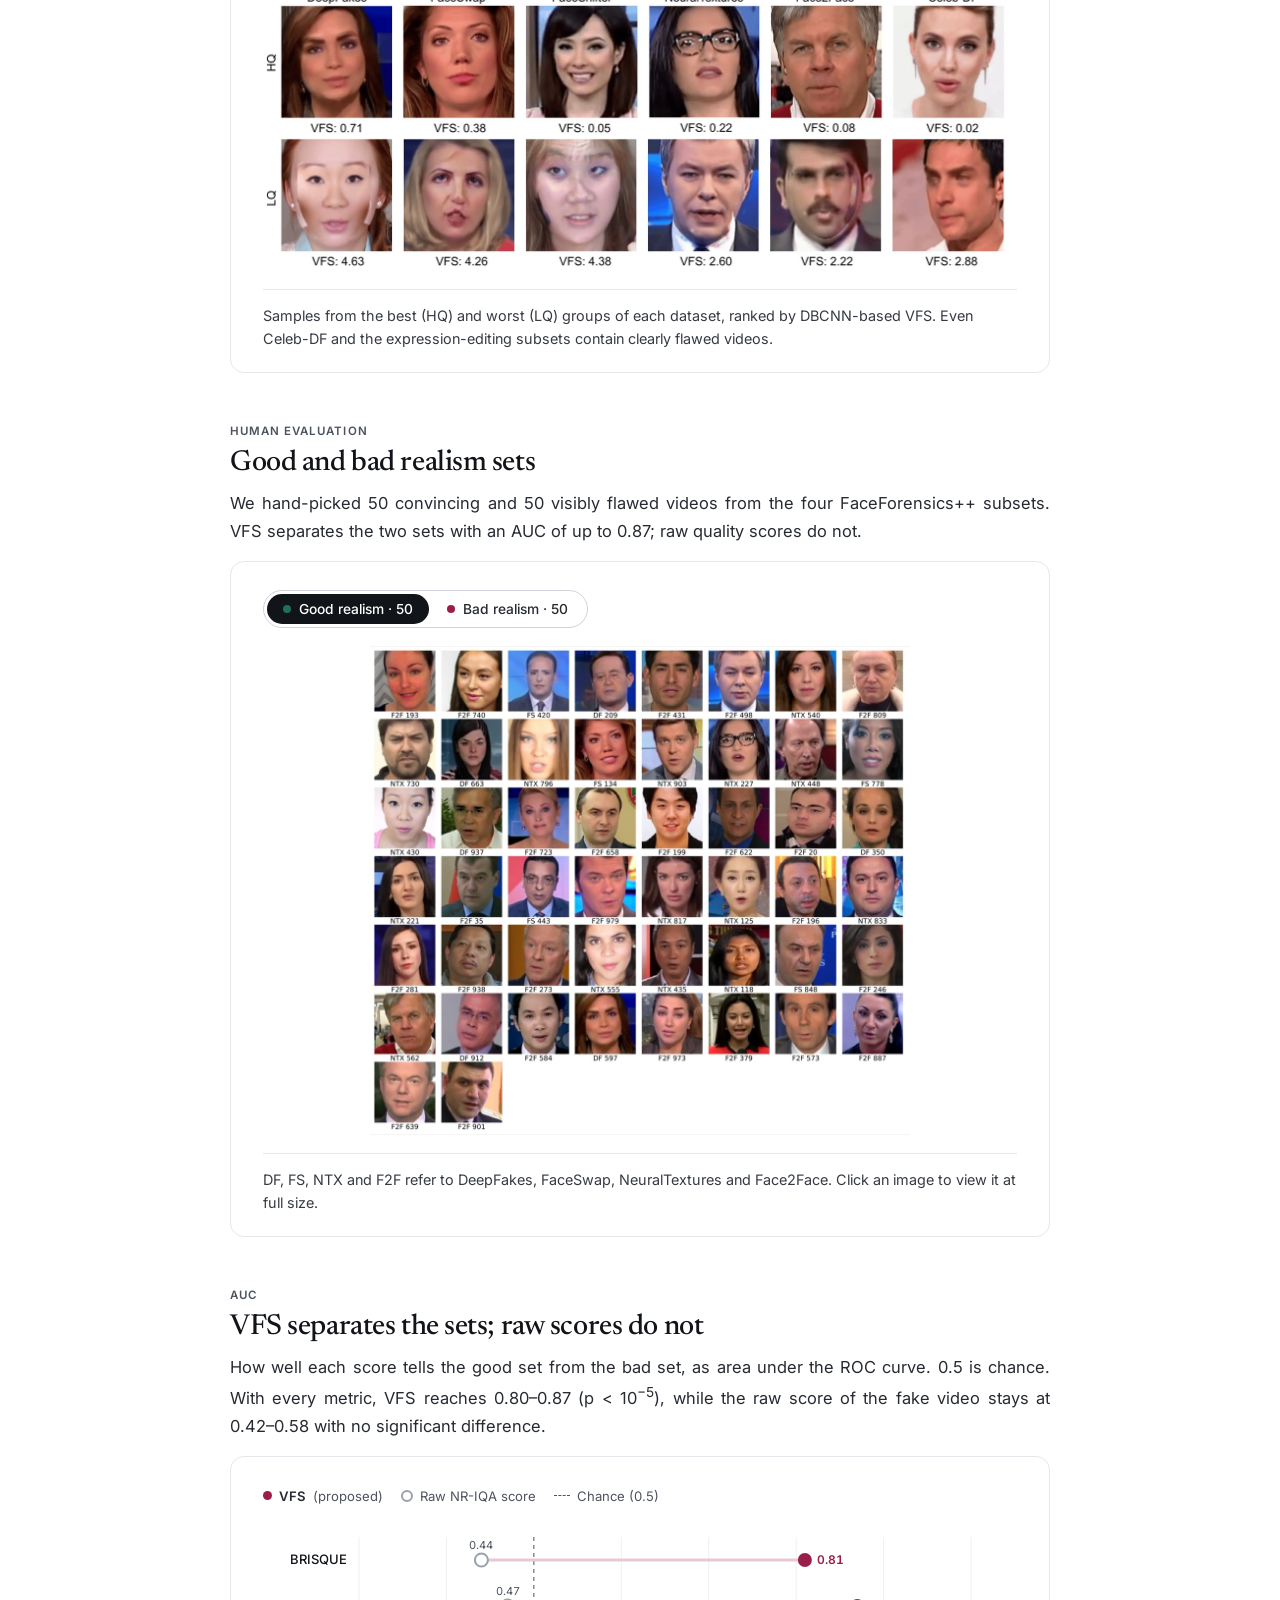
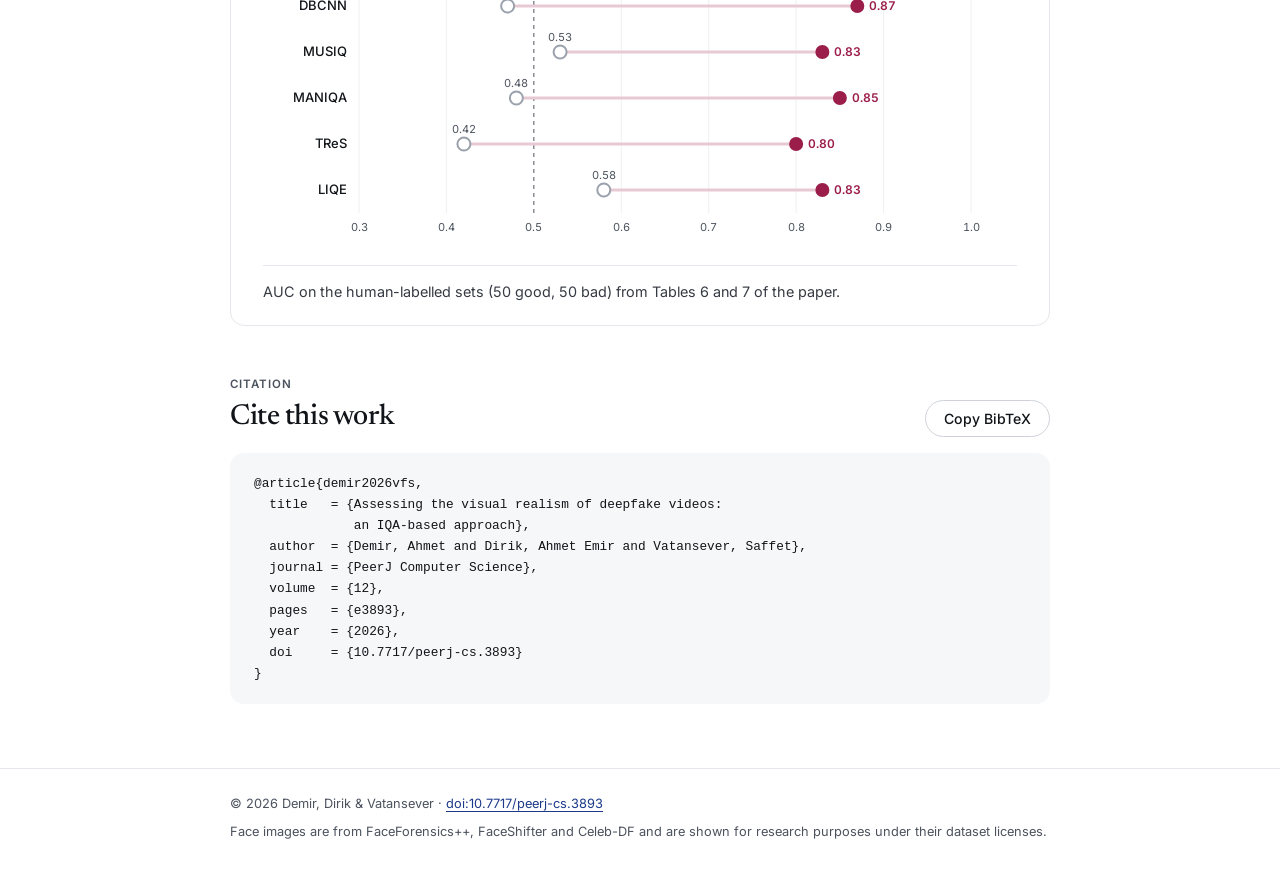
==== commit 4a774711: "SEO fixes: title, hreflang, lighter images, social card Shorter title; drop hreflang links that conf" ====
--- a/index.html
+++ b/index.html
@@ -5,24 +5,127 @@
 <meta name="viewport" content="width=device-width, initial-scale=1, viewport-fit=cover">
 <meta name="color-scheme" content="only light">
 <meta name="theme-color" content="#ffffff">
-<title>Video Fidelity Score (VFS) · Assessing the Visual Realism of Deepfake Videos</title>
-<meta name="description" content="Project page for “Assessing the visual realism of deepfake videos: an IQA-based approach” (PeerJ Computer Science, 2026). VFS is an annotation-free, per-video realism score for deepfake videos.">
+<title>Video Fidelity Score (VFS): Deepfake Visual Realism</title>
+<meta name="description" content="Video Fidelity Score (VFS) rates how realistic each deepfake video looks, using image-quality scores and Cohen's d. Paper, code, figures and results.">
 <meta name="author" content="Ahmet Demir, Ahmet Emir Dirik, Saffet Vatansever">
+<meta name="keywords" content="deepfake, visual realism, video fidelity score, VFS, image quality assessment, NR-IQA, FaceForensics++, Celeb-DF, FaceShifter">
+<meta name="robots" content="index, follow, max-image-preview:large">
+<link rel="canonical" href="https://ahmetemirdirik.github.io/vfs/">
+<link rel="sitemap" type="application/xml" href="sitemap.xml">
+<!-- Social cards -->
 <meta property="og:type" content="article">
+<meta property="og:site_name" content="Video Fidelity Score (VFS)">
+<meta property="og:url" content="https://ahmetemirdirik.github.io/vfs/">
 <meta property="og:title" content="Assessing the visual realism of deepfake videos: an IQA-based approach">
-<meta property="og:description" content="Video Fidelity Score (VFS): a per-video realism measure for deepfake datasets. PeerJ Computer Science, 2026.">
-<meta property="og:image" content="https://ahmetemirdirik.github.io/vfs/assets/img/overview.png">
+<meta property="og:description" content="Video Fidelity Score (VFS) rates how realistic each deepfake video looks, using image-quality scores and Cohen's d. Paper, code, figures and results.">
+<meta property="og:image" content="https://ahmetemirdirik.github.io/vfs/assets/img/social-card.jpg">
+<meta property="og:image:width" content="1200">
+<meta property="og:image:height" content="630">
+<meta property="og:image:alt" content="Paper title and authors above a pristine face and four deepfake versions with their VFS scores.">
+<meta property="og:locale" content="en_US">
+<meta property="article:published_time" content="2026-05-22">
 <meta name="twitter:card" content="summary_large_image">
+<meta name="twitter:title" content="Assessing the visual realism of deepfake videos: an IQA-based approach">
+<meta name="twitter:description" content="Video Fidelity Score (VFS) rates how realistic each deepfake video looks, using image-quality scores and Cohen's d. Paper, code, figures and results.">
+<meta name="twitter:image" content="https://ahmetemirdirik.github.io/vfs/assets/img/social-card.jpg">
+<!-- Google Scholar -->
 <meta name="citation_title" content="Assessing the visual realism of deepfake videos: an IQA-based approach">
 <meta name="citation_author" content="Demir, Ahmet">
+<meta name="citation_author_institution" content="Bursa Uludağ University">
 <meta name="citation_author" content="Dirik, Ahmet Emir">
+<meta name="citation_author_institution" content="Bursa Uludağ University">
 <meta name="citation_author" content="Vatansever, Saffet">
+<meta name="citation_author_institution" content="Bursa Technical University">
 <meta name="citation_journal_title" content="PeerJ Computer Science">
+<meta name="citation_issn" content="2376-5992">
 <meta name="citation_volume" content="12">
 <meta name="citation_firstpage" content="e3893">
 <meta name="citation_publication_date" content="2026/05/22">
 <meta name="citation_doi" content="10.7717/peerj-cs.3893">
-<link rel="icon" href="data:image/svg+xml,%3Csvg xmlns='http://www.w3.org/2000/svg' viewBox='0 0 32 32'%3E%3Ccircle cx='12' cy='16' r='9' fill='%231f6f5c' fill-opacity='.85'/%3E%3Ccircle cx='20' cy='16' r='9' fill='%239b1d4a' fill-opacity='.85'/%3E%3C/svg%3E">
+<meta name="citation_abstract_html_url" content="https://peerj.com/articles/cs-3893/">
+<!-- Structured data -->
+<script type="application/ld+json">
+{
+ "@context": "https://schema.org",
+ "@type": "ScholarlyArticle",
+ "headline": "Assessing the visual realism of deepfake videos: an IQA-based approach",
+ "name": "Assessing the visual realism of deepfake videos: an IQA-based approach",
+ "alternativeHeadline": "Video Fidelity Score (VFS)",
+ "description": "Project page for a PeerJ Computer Science (2026) paper introducing the Video Fidelity Score (VFS), an annotation-free, per-video measure of how realistic a deepfake video looks compared with its source video, based on no-reference image quality assessment (NR-IQA) scores and Cohen's d.",
+ "url": "https://ahmetemirdirik.github.io/vfs/",
+ "image": "https://ahmetemirdirik.github.io/vfs/assets/img/overview.png",
+ "datePublished": "2026-05-22",
+ "inLanguage": "en",
+ "keywords": [
+  "deepfake",
+  "visual realism",
+  "video fidelity score",
+  "VFS",
+  "image quality assessment",
+  "NR-IQA",
+  "FaceForensics++",
+  "Celeb-DF",
+  "FaceShifter",
+  "FID"
+ ],
+ "author": [
+  {
+   "@type": "Person",
+   "name": "Ahmet Demir",
+   "url": "https://avesis.uludag.edu.tr/ahmetdemir",
+   "affiliation": {
+    "@type": "CollegeOrUniversity",
+    "name": "Bursa Uludağ University",
+    "url": "https://uludag.edu.tr"
+   }
+  },
+  {
+   "@type": "Person",
+   "name": "Ahmet Emir Dirik",
+   "url": "https://avesis.uludag.edu.tr/edirik",
+   "affiliation": {
+    "@type": "CollegeOrUniversity",
+    "name": "Bursa Uludağ University",
+    "url": "https://uludag.edu.tr"
+   }
+  },
+  {
+   "@type": "Person",
+   "name": "Saffet Vatansever",
+   "url": "https://sayfam.btu.edu.tr/en/saffet.vatansever",
+   "affiliation": {
+    "@type": "CollegeOrUniversity",
+    "name": "Bursa Technical University",
+    "url": "https://btu.edu.tr"
+   }
+  }
+ ],
+ "isPartOf": {
+  "@type": "PublicationVolume",
+  "volumeNumber": "12",
+  "isPartOf": {
+   "@type": "Periodical",
+   "name": "PeerJ Computer Science",
+   "issn": "2376-5992"
+  }
+ },
+ "pagination": "e3893",
+ "identifier": {
+  "@type": "PropertyValue",
+  "propertyID": "DOI",
+  "value": "10.7717/peerj-cs.3893"
+ },
+ "sameAs": [
+  "https://doi.org/10.7717/peerj-cs.3893",
+  "https://peerj.com/articles/cs-3893/"
+ ],
+ "license": "https://creativecommons.org/licenses/by/4.0/"
+}
+</script>
+<script type="application/ld+json">
+{"@context": "https://schema.org", "@type": "SoftwareSourceCode", "name": "VFS: Video Fidelity Score", "codeRepository": "https://github.com/aahmetdemir/VFS", "programmingLanguage": ["MATLAB", "Python"], "license": "https://opensource.org/licenses/MIT", "url": "https://github.com/aahmetdemir/VFS"}
+</script>
+<link rel="icon" type="image/svg+xml" href="favicon.svg">
 <link rel="preconnect" href="https://fonts.googleapis.com">
 <link rel="preconnect" href="https://fonts.gstatic.com" crossorigin>
 <link rel="stylesheet" href="https://fonts.googleapis.com/css2?family=Newsreader:ital,opsz,wght@0,6..72,400;0,6..72,500;1,6..72,500&family=Inter:wght@400;500;600&display=swap">
@@ -122,7 +225,7 @@
       <p class="measure" lang="tr">Aynı yüz dört farklı yöntemle manipüle edilmiş. Tüm yüzü değiştiren yöntemlerde (DeepFakes, FaceSwap) belirgin bozulmalar var ve VFS yüksek; ifade değiştiren yöntemler (NeuralTextures, Face2Face) kaynağa yakın kalıyor ve VFS düşük.</p>
     </div>
     <figure class="panel">
-      <div class="media w-mid"><a href="assets/img/video125.jpg" target="_blank" rel="noopener"><img src="assets/img/video125.jpg" width="1864" height="420" alt="Face from FaceForensics++ video 125 and its DeepFakes, FaceSwap, NeuralTextures and Face2Face versions, with VFS 6.95, 3.41, 1.04 and 0.60."></a></div>
+      <div class="media w-mid"><a href="assets/img/video125.jpg" target="_blank" rel="noopener"><img src="assets/img/video125-sm.jpg" width="1260" height="284" alt="Face from FaceForensics++ video 125 and its DeepFakes, FaceSwap, NeuralTextures and Face2Face versions, with VFS 6.95, 3.41, 1.04 and 0.60." loading="lazy" decoding="async"></a></div>
       <figcaption>
         <span lang="en">FaceForensics++ video #125 and its manipulated versions, with MANIQA-based VFS. Visible artifacts go with high scores.</span>
         <span lang="tr">FaceForensics++ 125 numaralı video ve manipüle edilmiş sürümleri, MANIQA tabanlı VFS değerleriyle. Belirgin bozulmalar yüksek skorlarla eşleşiyor.</span>
@@ -161,7 +264,7 @@
       <p class="measure" lang="tr">Her veri setindeki videoları VFS'e göre sıralamak, ikna edici sahte videoları kusurlu olanlardan ayırıyor; buna Celeb-DF ve FaceForensics++'ın ifade değiştiren alt setleri de dahil.</p>
     </div>
     <figure class="panel">
-      <div class="media w-full"><a href="assets/img/best-worst.jpg" target="_blank" rel="noopener"><img src="assets/img/best-worst.jpg" width="2145" height="806" alt="Sample faces from the best (HQ) and worst (LQ) VFS groups of DeepFakes, FaceSwap, FaceShifter, NeuralTextures, Face2Face and Celeb-DF."></a></div>
+      <div class="media w-full"><a href="assets/img/best-worst.jpg" target="_blank" rel="noopener"><img src="assets/img/best-worst-sm.jpg" width="1520" height="571" alt="Sample faces from the best (HQ) and worst (LQ) VFS groups of DeepFakes, FaceSwap, FaceShifter, NeuralTextures, Face2Face and Celeb-DF." loading="lazy" decoding="async"></a></div>
       <figcaption>
         <span lang="en">Samples from the best (HQ) and worst (LQ) groups of each dataset, ranked by DBCNN-based VFS. Even Celeb-DF and the expression-editing subsets contain clearly flawed videos.</span>
         <span lang="tr">Her veri setinin DBCNN tabanlı VFS'e göre en iyi (HQ) ve en kötü (LQ) gruplarından örnekler. Celeb-DF ve ifade değiştiren alt setler bile belirgin kusurlu videolar içeriyor.</span>
@@ -178,10 +281,10 @@
     </div>
     <figure class="panel">
       <div class="seg" role="group" aria-label="Set">
-        <button type="button" id="set-good" data-img="assets/img/good-set.jpg" aria-pressed="true" style="--c:var(--good)"><i></i><span lang="en">Good realism<span class="cnt"> · 50</span></span><span lang="tr">İyi gerçekçilik<span class="cnt"> · 50</span></span></button>
-        <button type="button" id="set-bad" data-img="assets/img/bad-set.jpg" aria-pressed="false" style="--c:var(--accent)"><i></i><span lang="en">Bad realism<span class="cnt"> · 50</span></span><span lang="tr">Kötü gerçekçilik<span class="cnt"> · 50</span></span></button>
+        <button type="button" id="set-good" data-img="assets/img/good-set-sm.jpg" data-full="assets/img/good-set.jpg" aria-pressed="true" style="--c:var(--good)"><i></i><span lang="en">Good realism<span class="cnt"> · 50</span></span><span lang="tr">İyi gerçekçilik<span class="cnt"> · 50</span></span></button>
+        <button type="button" id="set-bad" data-img="assets/img/bad-set-sm.jpg" data-full="assets/img/bad-set.jpg" aria-pressed="false" style="--c:var(--accent)"><i></i><span lang="en">Bad realism<span class="cnt"> · 50</span></span><span lang="tr">Kötü gerçekçilik<span class="cnt"> · 50</span></span></button>
       </div>
-      <div class="media w-set"><a id="set-link" href="assets/img/good-set.jpg" target="_blank" rel="noopener"><img id="set-img" src="assets/img/good-set.jpg" width="1600" height="1448" alt="Grid of 50 frames from the selected human-evaluation set, each tagged with manipulation method and video ID."></a></div>
+      <div class="media w-set"><a id="set-link" href="assets/img/good-set.jpg" target="_blank" rel="noopener"><img id="set-img" src="assets/img/good-set-sm.jpg" width="1100" height="995" alt="Grid of 50 frames from the selected human-evaluation set, each tagged with manipulation method and video ID." loading="lazy" decoding="async"></a></div>
       <figcaption>
         <span lang="en">DF, FS, NTX and F2F refer to DeepFakes, FaceSwap, NeuralTextures and Face2Face. Click an image to view it at full size.</span>
         <span lang="tr">DF, FS, NTX ve F2F sırasıyla DeepFakes, FaceSwap, NeuralTextures ve Face2Face'i gösteriyor. Tam boyut için görsele tıklayın.</span>
@@ -239,7 +342,7 @@
   </div>
 </footer>
 
-<script src="assets/main.js?v=20261111193914"></script>
+<script src="assets/main.js?v=20261111201628"></script>
 <script src="assets/fig2-data.js?v=20261111193914"></script>
 <script src="assets/charts.js?v=20261111193914"></script>
 </body>
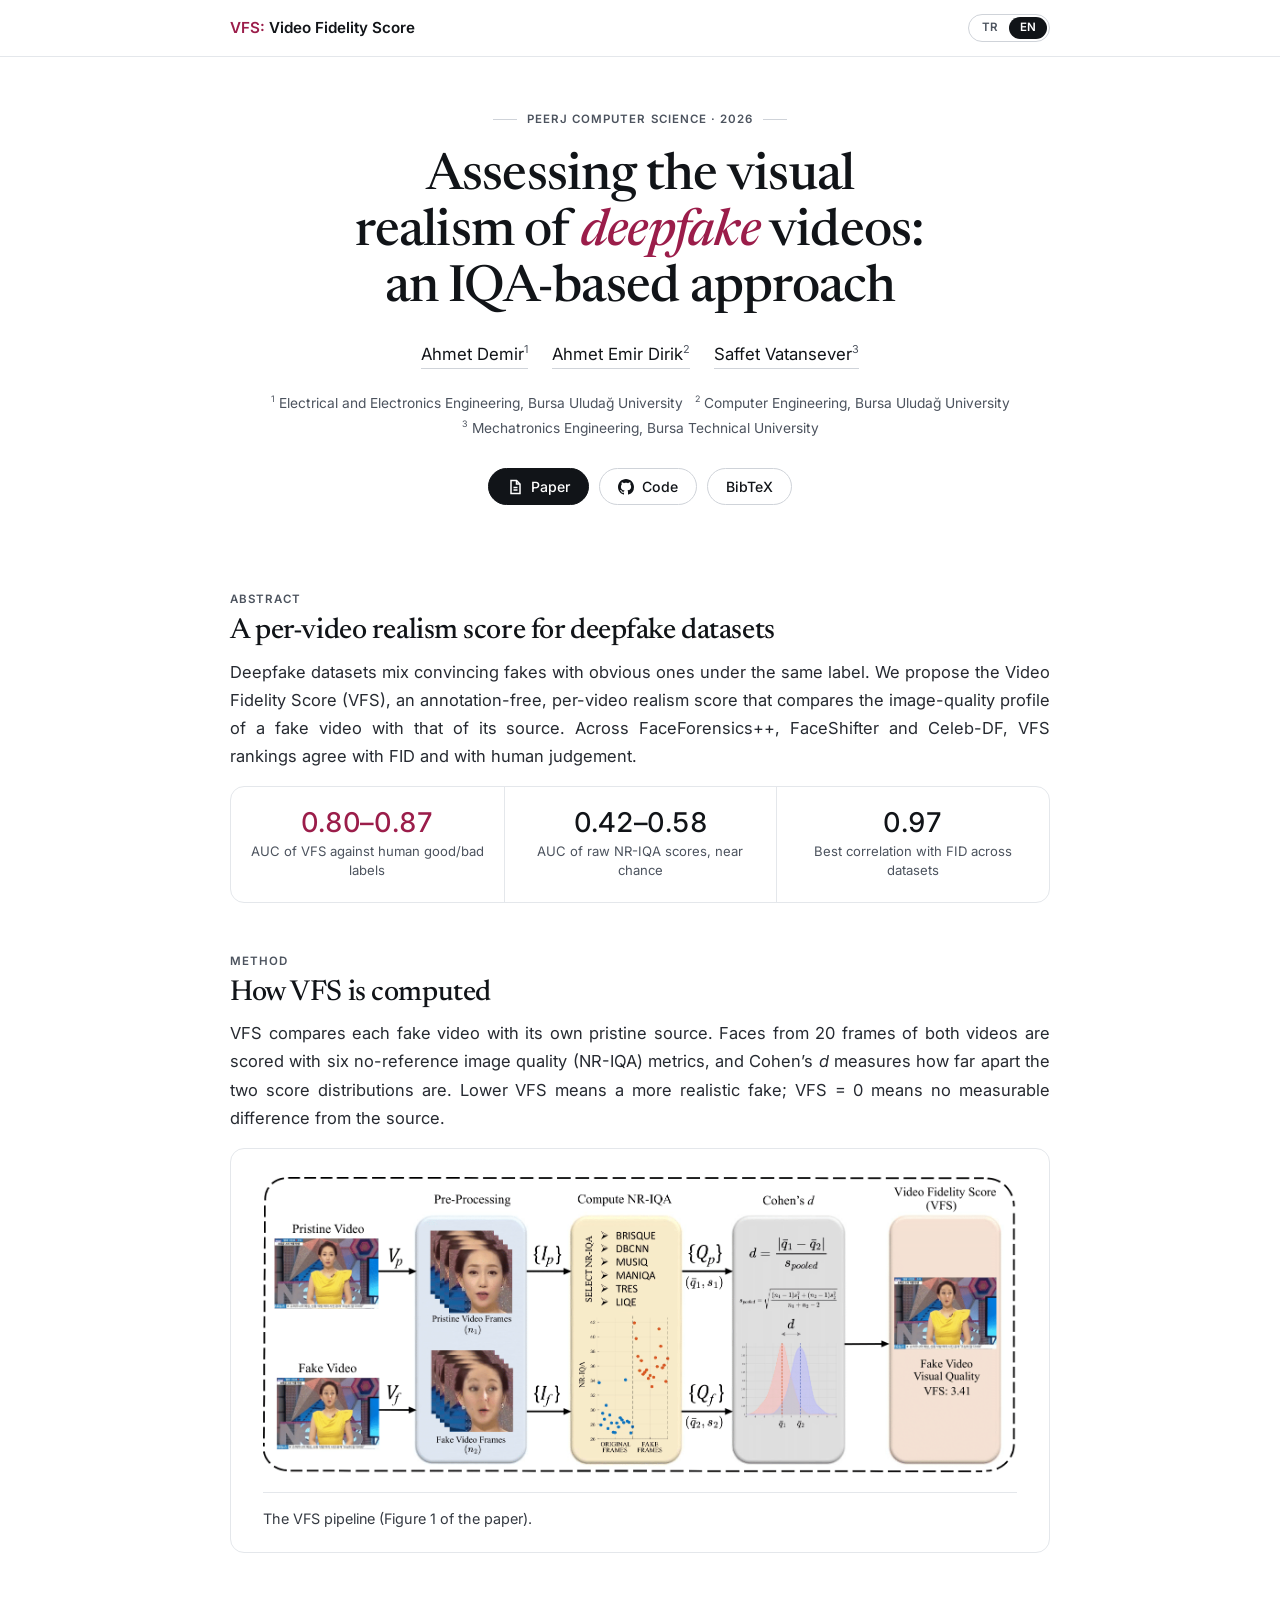
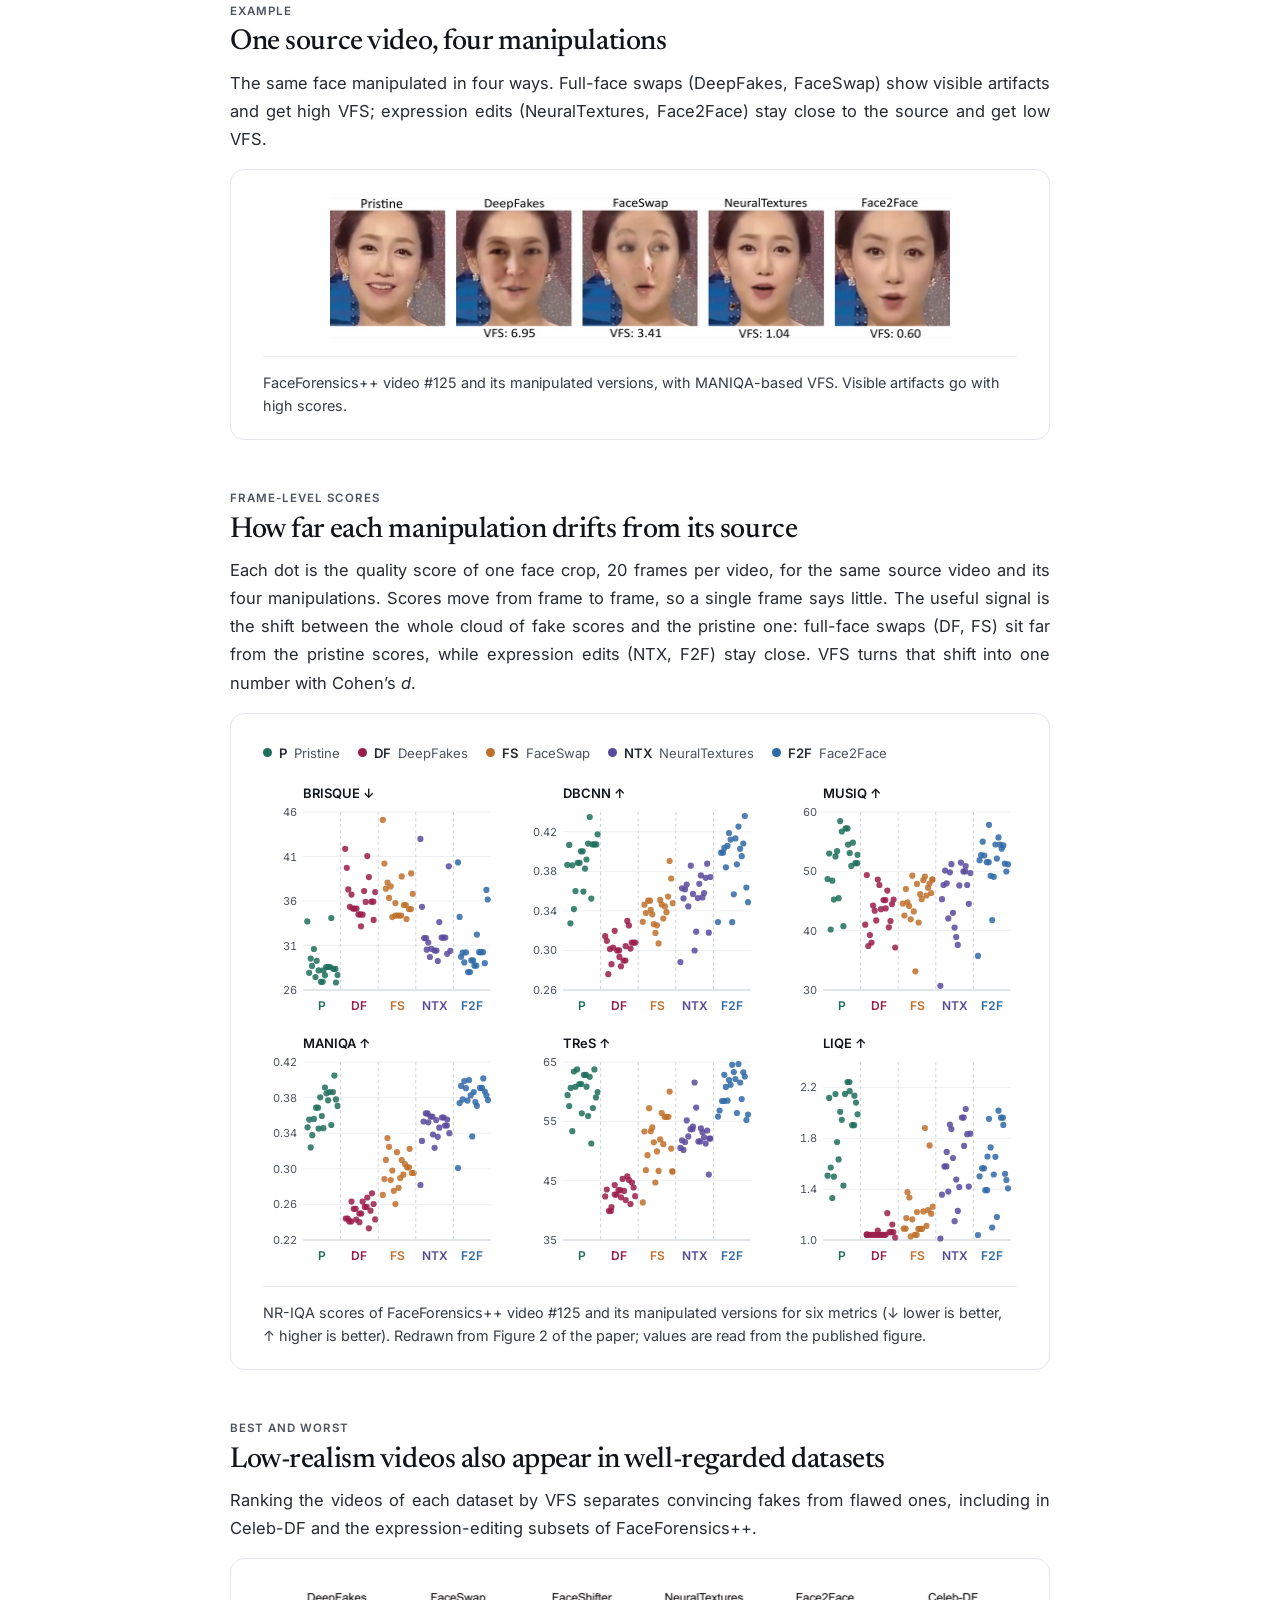
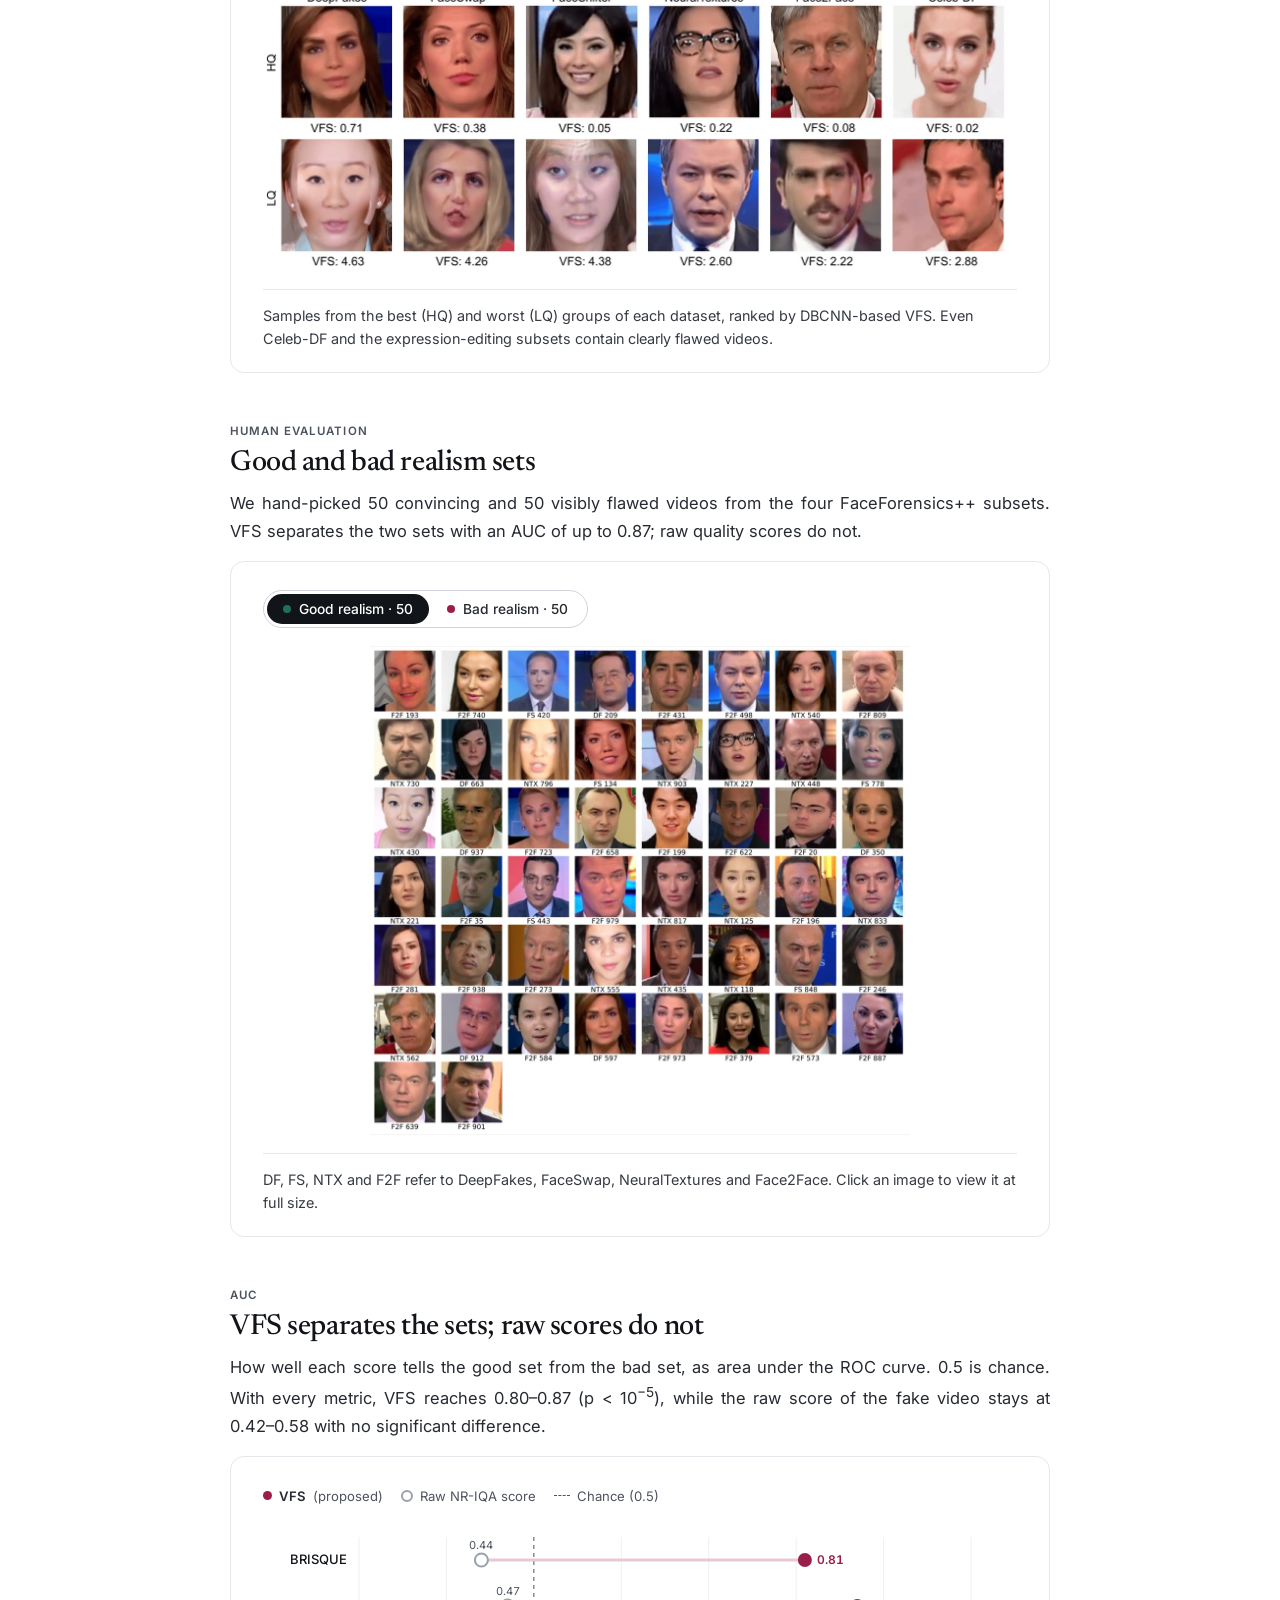
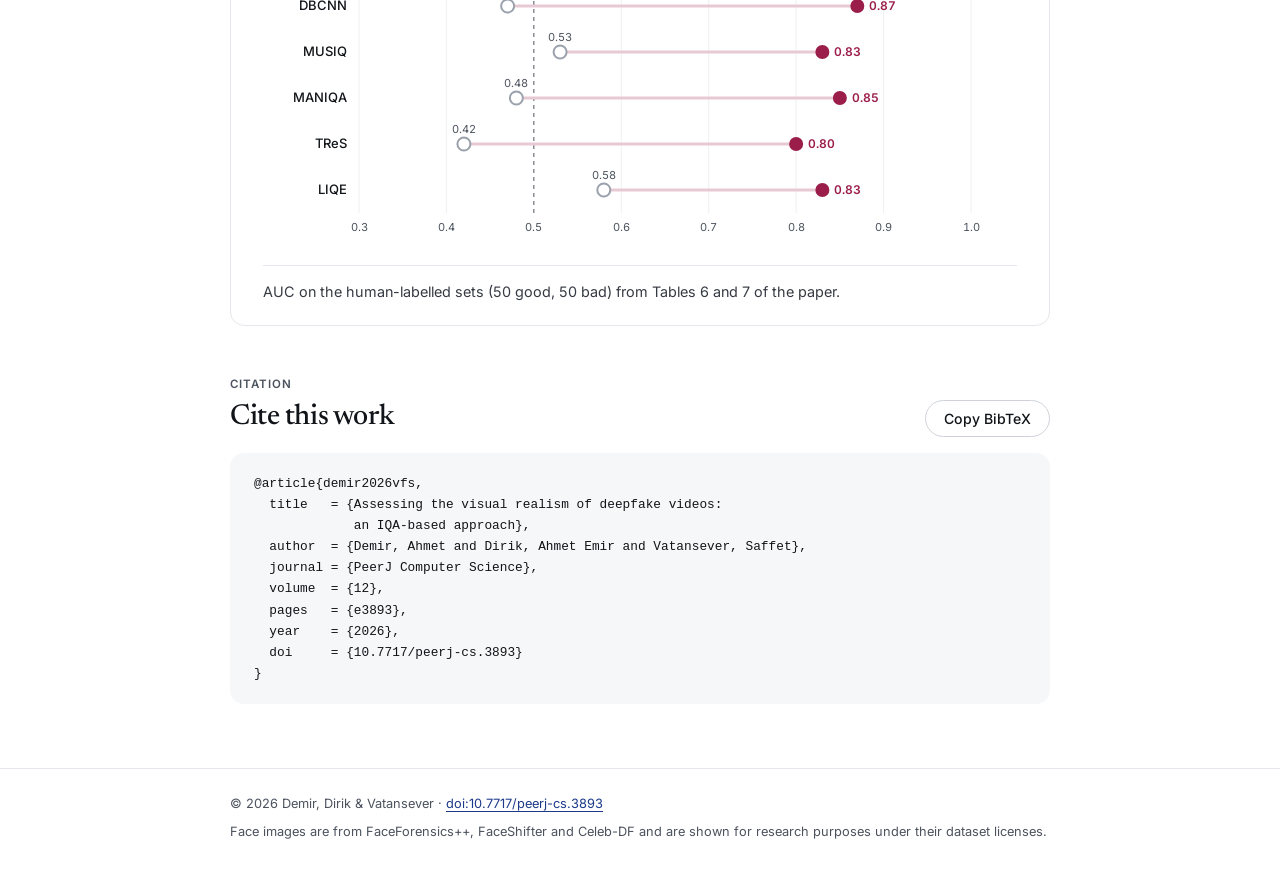
==== commit 097c3da0: "Add a separate Turkish page at /vfs/tr/ The page source (src/page.html) keeps both languages; script" ====
--- a/index.html
+++ b/index.html
@@ -9,8 +9,12 @@
 <meta name="description" content="Video Fidelity Score (VFS) rates how realistic each deepfake video looks, using image-quality scores and Cohen's d. Paper, code, figures and results.">
 <meta name="author" content="Ahmet Demir, Ahmet Emir Dirik, Saffet Vatansever">
 <meta name="keywords" content="deepfake, visual realism, video fidelity score, VFS, image quality assessment, NR-IQA, FaceForensics++, Celeb-DF, FaceShifter">
+<meta name="msvalidate.01" content="E38A79CFFF8156E7CA21AD8A347EDA2A">
 <meta name="robots" content="index, follow, max-image-preview:large">
 <link rel="canonical" href="https://ahmetemirdirik.github.io/vfs/">
+<link rel="alternate" hreflang="en" href="https://ahmetemirdirik.github.io/vfs/">
+<link rel="alternate" hreflang="tr" href="https://ahmetemirdirik.github.io/vfs/tr/">
+<link rel="alternate" hreflang="x-default" href="https://ahmetemirdirik.github.io/vfs/">
 <link rel="sitemap" type="application/xml" href="sitemap.xml">
 <!-- Social cards -->
 <meta property="og:type" content="article">
@@ -23,6 +27,7 @@
 <meta property="og:image:height" content="630">
 <meta property="og:image:alt" content="Paper title and authors above a pristine face and four deepfake versions with their VFS scores.">
 <meta property="og:locale" content="en_US">
+<meta property="og:locale:alternate" content="tr_TR">
 <meta property="article:published_time" content="2026-05-22">
 <meta name="twitter:card" content="summary_large_image">
 <meta name="twitter:title" content="Assessing the visual realism of deepfake videos: an IQA-based approach">
@@ -129,31 +134,16 @@
 <link rel="preconnect" href="https://fonts.googleapis.com">
 <link rel="preconnect" href="https://fonts.gstatic.com" crossorigin>
 <link rel="stylesheet" href="https://fonts.googleapis.com/css2?family=Newsreader:ital,opsz,wght@0,6..72,400;0,6..72,500;1,6..72,500&family=Inter:wght@400;500;600&display=swap">
-<link rel="stylesheet" href="assets/style.css?v=20261111193939">
-<script>
-  (function () {
-    var l;
-    try { l = localStorage.getItem("vfs-lang"); } catch (e) {}
-    var q = new URLSearchParams(location.search).get("lang");
-    if (q === "tr" || q === "en") l = q;
-    if (!l) l = (navigator.language || "").toLowerCase().indexOf("tr") === 0 ? "tr" : "en";
-    document.documentElement.setAttribute("data-lang", l);
-    document.documentElement.setAttribute("lang", l);
-  })();
-</script>
+<link rel="stylesheet" href="assets/style.css?v=20261111204253">
+<script>if (new URLSearchParams(location.search).get("lang") === "tr") location.replace("tr/");</script>
 </head>
 <body>
-
 <div class="top">
   <div class="col">
     <a class="brand" href="#"><b>VFS:</b> Video Fidelity Score</a>
-    <div class="lang" role="group" aria-label="Language">
-      <button type="button" data-set="tr">TR</button>
-      <button type="button" data-set="en">EN</button>
-    </div>
+    <nav class="lang" aria-label="Language"><a href="tr/" hreflang="tr">TR</a><a href="./" aria-current="page">EN</a></nav>
   </div>
 </div>
-
 <main>
   <header class="col hero">
     <span class="label venue"><b></b>PeerJ Computer Science · 2026<b></b></span>
@@ -165,84 +155,72 @@
     </div>
     <div class="affil">
       <span lang="en"><sup>1</sup> Electrical and Electronics Engineering, Bursa Uludağ University &nbsp; <sup>2</sup> Computer Engineering, Bursa Uludağ University</span>
-      <span lang="tr"><sup>1</sup> Elektrik-Elektronik Mühendisliği, Bursa Uludağ Üniversitesi &nbsp; <sup>2</sup> Bilgisayar Mühendisliği, Bursa Uludağ Üniversitesi</span>
       <span lang="en"><sup>3</sup> Mechatronics Engineering, Bursa Technical University</span>
-      <span lang="tr"><sup>3</sup> Mekatronik Mühendisliği, Bursa Teknik Üniversitesi</span>
     </div>
     <div class="links">
       <a class="btn primary" href="https://peerj.com/articles/cs-3893/" target="_blank" rel="noopener">
         <svg viewBox="0 0 16 16" fill="none" stroke="currentColor" stroke-width="1.5" aria-hidden="true"><path d="M4 1.5h5.5L13 5v9.5H4z"/><path d="M9.5 1.5V5H13M6.5 8.5h4M6.5 11h4"/></svg>
-        <span lang="en">Paper</span><span lang="tr">Makale</span>
+        <span lang="en">Paper</span>
       </a>
       <a class="btn" href="https://github.com/aahmetdemir/VFS" target="_blank" rel="noopener">
         <svg viewBox="0 0 16 16" fill="currentColor" aria-hidden="true"><path d="M8 0C3.58 0 0 3.58 0 8c0 3.54 2.29 6.53 5.47 7.59.4.07.55-.17.55-.38 0-.19-.01-.82-.01-1.49-2.01.37-2.53-.49-2.69-.94-.09-.23-.48-.94-.82-1.13-.28-.15-.68-.52-.01-.53.63-.01 1.08.58 1.23.82.72 1.21 1.87.87 2.33.66.07-.52.28-.87.51-1.07-1.78-.2-3.64-.89-3.64-3.95 0-.87.31-1.59.82-2.15-.08-.2-.36-1.02.08-2.12 0 0 .67-.21 2.2.82.64-.18 1.32-.27 2-.27.68 0 1.36.09 2 .27 1.53-1.04 2.2-.82 2.2-.82.44 1.1.16 1.92.08 2.12.51.56.82 1.27.82 2.15 0 3.07-1.87 3.75-3.65 3.95.29.25.54.73.54 1.48 0 1.07-.01 1.93-.01 2.2 0 .21.15.46.55.38A8.013 8.013 0 0016 8c0-4.42-3.58-8-8-8z"/></svg>
-        <span lang="en">Code</span><span lang="tr">Kod</span>
+        <span lang="en">Code</span>
       </a>
       <a class="btn" href="#cite">BibTeX</a>
     </div>
   </header>
-
   <section class="col" id="abstract">
     <div class="sec-head">
-      <span class="label"><span lang="en">Abstract</span><span lang="tr">Özet</span></span>
-      <h2><span lang="en">A per-video realism score for deepfake datasets</span><span lang="tr">Deepfake veri setleri için video bazlı gerçekçilik skoru</span></h2>
+      <span class="label"><span lang="en">Abstract</span></span>
+      <h2><span lang="en">A per-video realism score for deepfake datasets</span></h2>
     <p class="measure" lang="en">Deepfake datasets mix convincing fakes with obvious ones under the same label. We propose the Video Fidelity Score (VFS), an annotation-free, per-video realism score that compares the image-quality profile of a fake video with that of its source. Across FaceForensics++, FaceShifter and Celeb-DF, VFS rankings agree with FID and with human judgement.</p>
-    <p class="measure" lang="tr">Deepfake veri setleri ikna edici sahte videolarla bariz olanları aynı etiket altında topluyor. Etiket gerektirmeyen ve her video için ayrı hesaplanan Video Fidelity Score'u (VFS) öneriyoruz. VFS, sahte videonun görüntü kalitesi profilini kaynak videonunkiyle karşılaştırıyor. FaceForensics++, FaceShifter ve Celeb-DF üzerinde VFS sıralamaları hem FID ile hem de insan değerlendirmesiyle uyumlu.</p>
     </div>
     <figure class="panel keys-panel">
     <div class="keys">
-      <div class="key"><span class="num v">0.80–0.87</span><p lang="en">AUC of VFS against human good/bad labels</p><p lang="tr">İnsan iyi/kötü etiketlerine karşı VFS AUC değeri</p></div>
-      <div class="key"><span class="num">0.42–0.58</span><p lang="en">AUC of raw NR-IQA scores, near chance</p><p lang="tr">Ham NR-IQA skorlarının AUC değeri, rastgeleye yakın</p></div>
-      <div class="key"><span class="num">0.97</span><p lang="en">Best correlation with FID across datasets</p><p lang="tr">Veri setleri arasında FID ile en yüksek korelasyon</p></div>
-    </div>
-    </figure>
-  </section>
-
+      <div class="key"><span class="num v">0.80–0.87</span><p lang="en">AUC of VFS against human good/bad labels</p></div>
+      <div class="key"><span class="num">0.42–0.58</span><p lang="en">AUC of raw NR-IQA scores, near chance</p></div>
+      <div class="key"><span class="num">0.97</span><p lang="en">Best correlation with FID across datasets</p></div>
+    </div>
+    </figure>
+  </section>
   <section class="col" id="method">
     <div class="sec-head">
-      <span class="label"><span lang="en">Method</span><span lang="tr">Yöntem</span></span>
-      <h2><span lang="en">How VFS is computed</span><span lang="tr">VFS nasıl hesaplanıyor</span></h2>
+      <span class="label"><span lang="en">Method</span></span>
+      <h2><span lang="en">How VFS is computed</span></h2>
       <p class="measure" lang="en">VFS compares each fake video with its own pristine source. Faces from 20 frames of both videos are scored with six no-reference image quality (NR-IQA) metrics, and Cohen’s <i>d</i> measures how far apart the two score distributions are. Lower VFS means a more realistic fake; VFS = 0 means no measurable difference from the source.</p>
-      <p class="measure" lang="tr">VFS her sahte videoyu kendi orijinal kaynağıyla karşılaştırıyor. İki videodan alınan 20 karedeki yüzler altı referanssız görüntü kalitesi (NR-IQA) metriğiyle puanlanıyor; Cohen’s <i>d</i> iki skor dağılımının birbirinden ne kadar uzak olduğunu ölçüyor. Düşük VFS daha gerçekçi bir sahte video demek; VFS = 0 kaynaktan ölçülebilir bir fark olmadığını gösteriyor.</p>
     </div>
     <figure class="panel">
       <div class="media w-full"><a href="assets/img/overview.png" target="_blank" rel="noopener"><img src="assets/img/overview.png" width="1645" height="648" alt="VFS pipeline: frames from the pristine and fake video are cropped to faces, scored with six NR-IQA metrics, and Cohen's d between the two score distributions gives the Video Fidelity Score."></a></div>
       <figcaption>
         <span lang="en">The VFS pipeline (Figure 1 of the paper).</span>
-        <span lang="tr">VFS hesaplama adımları (makaledeki Şekil 1).</span>
       </figcaption>
     </figure>
   </section>
 
 
 
-
-  <section class="col">
-    <div class="sec-head">
-      <span class="label"><span lang="en">Example</span><span lang="tr">Örnek</span></span>
-      <h2><span lang="en">One source video, four manipulations</span><span lang="tr">Bir kaynak video, dört manipülasyon</span></h2>
+  <section class="col">
+    <div class="sec-head">
+      <span class="label"><span lang="en">Example</span></span>
+      <h2><span lang="en">One source video, four manipulations</span></h2>
       <p class="measure" lang="en">The same face manipulated in four ways. Full-face swaps (DeepFakes, FaceSwap) show visible artifacts and get high VFS; expression edits (NeuralTextures, Face2Face) stay close to the source and get low VFS.</p>
-      <p class="measure" lang="tr">Aynı yüz dört farklı yöntemle manipüle edilmiş. Tüm yüzü değiştiren yöntemlerde (DeepFakes, FaceSwap) belirgin bozulmalar var ve VFS yüksek; ifade değiştiren yöntemler (NeuralTextures, Face2Face) kaynağa yakın kalıyor ve VFS düşük.</p>
     </div>
     <figure class="panel">
       <div class="media w-mid"><a href="assets/img/video125.jpg" target="_blank" rel="noopener"><img src="assets/img/video125-sm.jpg" width="1260" height="284" alt="Face from FaceForensics++ video 125 and its DeepFakes, FaceSwap, NeuralTextures and Face2Face versions, with VFS 6.95, 3.41, 1.04 and 0.60." loading="lazy" decoding="async"></a></div>
       <figcaption>
         <span lang="en">FaceForensics++ video #125 and its manipulated versions, with MANIQA-based VFS. Visible artifacts go with high scores.</span>
-        <span lang="tr">FaceForensics++ 125 numaralı video ve manipüle edilmiş sürümleri, MANIQA tabanlı VFS değerleriyle. Belirgin bozulmalar yüksek skorlarla eşleşiyor.</span>
-      </figcaption>
-    </figure>
-  </section>
-
-  <section class="col">
-    <div class="sec-head">
-      <span class="label"><span lang="en">Frame-level scores</span><span lang="tr">Kare düzeyinde skorlar</span></span>
-      <h2><span lang="en">How far each manipulation drifts from its source</span><span lang="tr">Her manipülasyon kaynağından ne kadar uzaklaşıyor</span></h2>
+      </figcaption>
+    </figure>
+  </section>
+  <section class="col">
+    <div class="sec-head">
+      <span class="label"><span lang="en">Frame-level scores</span></span>
+      <h2><span lang="en">How far each manipulation drifts from its source</span></h2>
       <p class="measure" lang="en">Each dot is the quality score of one face crop, 20 frames per video, for the same source video and its four manipulations. Scores move from frame to frame, so a single frame says little. The useful signal is the shift between the whole cloud of fake scores and the pristine one: full-face swaps (DF, FS) sit far from the pristine scores, while expression edits (NTX, F2F) stay close. VFS turns that shift into one number with Cohen’s <i>d</i>.</p>
-      <p class="measure" lang="tr">Her nokta bir yüz karesinin kalite skoru; aynı kaynak video ve dört manipülasyonu için video başına 20 kare. Skorlar kareden kareye değiştiği için tek bir kare pek bir şey söylemiyor. Asıl bilgi, sahte skor bulutunun orijinal bulutuna göre ne kadar kaydığında: tüm yüzü değiştiren yöntemler (DF, FS) orijinal skorlardan uzakta, ifade değiştirenler (NTX, F2F) ise yakın duruyor. VFS bu kaymayı Cohen’s <i>d</i> ile tek bir sayıya çeviriyor.</p>
     </div>
     <figure class="panel">
       <div class="keyline">
-        <span style="--c:#1f6f5c"><i></i>P <em lang="en">Pristine</em><em lang="tr">Orijinal</em></span>
+        <span style="--c:#1f6f5c"><i></i>P <em lang="en">Pristine</em></span>
         <span style="--c:#9b1d4a"><i></i>DF <em>DeepFakes</em></span>
         <span style="--c:#c0702a"><i></i>FS <em>FaceSwap</em></span>
         <span style="--c:#5a4a9c"><i></i>NTX <em>NeuralTextures</em></span>
@@ -251,73 +229,62 @@
       <div class="scatter" id="scatter"></div>
       <figcaption>
         <span lang="en">NR-IQA scores of FaceForensics++ video #125 and its manipulated versions for six metrics (↓ lower is better, ↑ higher is better). Redrawn from Figure 2 of the paper; values are read from the published figure.</span>
-        <span lang="tr">FaceForensics++ 125 numaralı video ve manipüle edilmiş sürümlerinin altı metrikle NR-IQA skorları (↓ düşük daha iyi, ↑ yüksek daha iyi). Makaledeki Şekil 2'den yeniden çizildi; değerler yayımlanan şekilden okundu.</span>
-      </figcaption>
-    </figure>
-  </section>
-
-  <section class="col">
-    <div class="sec-head">
-      <span class="label"><span lang="en">Best and worst</span><span lang="tr">En iyi ve en kötü</span></span>
-      <h2><span lang="en">Low-realism videos also appear in well-regarded datasets</span><span lang="tr">Gerçekçi kabul edilen veri setlerinde de düşük gerçekçilikli videolar var</span></h2>
+      </figcaption>
+    </figure>
+  </section>
+  <section class="col">
+    <div class="sec-head">
+      <span class="label"><span lang="en">Best and worst</span></span>
+      <h2><span lang="en">Low-realism videos also appear in well-regarded datasets</span></h2>
       <p class="measure" lang="en">Ranking the videos of each dataset by VFS separates convincing fakes from flawed ones, including in Celeb-DF and the expression-editing subsets of FaceForensics++.</p>
-      <p class="measure" lang="tr">Her veri setindeki videoları VFS'e göre sıralamak, ikna edici sahte videoları kusurlu olanlardan ayırıyor; buna Celeb-DF ve FaceForensics++'ın ifade değiştiren alt setleri de dahil.</p>
     </div>
     <figure class="panel">
       <div class="media w-full"><a href="assets/img/best-worst.jpg" target="_blank" rel="noopener"><img src="assets/img/best-worst-sm.jpg" width="1520" height="571" alt="Sample faces from the best (HQ) and worst (LQ) VFS groups of DeepFakes, FaceSwap, FaceShifter, NeuralTextures, Face2Face and Celeb-DF." loading="lazy" decoding="async"></a></div>
       <figcaption>
         <span lang="en">Samples from the best (HQ) and worst (LQ) groups of each dataset, ranked by DBCNN-based VFS. Even Celeb-DF and the expression-editing subsets contain clearly flawed videos.</span>
-        <span lang="tr">Her veri setinin DBCNN tabanlı VFS'e göre en iyi (HQ) ve en kötü (LQ) gruplarından örnekler. Celeb-DF ve ifade değiştiren alt setler bile belirgin kusurlu videolar içeriyor.</span>
-      </figcaption>
-    </figure>
-  </section>
-
-  <section class="col">
-    <div class="sec-head">
-      <span class="label"><span lang="en">Human evaluation</span><span lang="tr">İnsan değerlendirmesi</span></span>
-      <h2><span lang="en">Good and bad realism sets</span><span lang="tr">İyi ve kötü gerçekçilik setleri</span></h2>
+      </figcaption>
+    </figure>
+  </section>
+  <section class="col">
+    <div class="sec-head">
+      <span class="label"><span lang="en">Human evaluation</span></span>
+      <h2><span lang="en">Good and bad realism sets</span></h2>
       <p class="measure" lang="en">We hand-picked 50 convincing and 50 visibly flawed videos from the four FaceForensics++ subsets. VFS separates the two sets with an AUC of up to 0.87; raw quality scores do not.</p>
-      <p class="measure" lang="tr">FaceForensics++'ın dört alt setinden 50 ikna edici ve 50 belirgin kusurlu video elle seçildi. VFS bu iki seti 0.87'ye varan AUC ile ayırıyor; ham kalite skorları ayıramıyor.</p>
     </div>
     <figure class="panel">
       <div class="seg" role="group" aria-label="Set">
-        <button type="button" id="set-good" data-img="assets/img/good-set-sm.jpg" data-full="assets/img/good-set.jpg" aria-pressed="true" style="--c:var(--good)"><i></i><span lang="en">Good realism<span class="cnt"> · 50</span></span><span lang="tr">İyi gerçekçilik<span class="cnt"> · 50</span></span></button>
-        <button type="button" id="set-bad" data-img="assets/img/bad-set-sm.jpg" data-full="assets/img/bad-set.jpg" aria-pressed="false" style="--c:var(--accent)"><i></i><span lang="en">Bad realism<span class="cnt"> · 50</span></span><span lang="tr">Kötü gerçekçilik<span class="cnt"> · 50</span></span></button>
+        <button type="button" id="set-good" data-img="assets/img/good-set-sm.jpg" data-full="assets/img/good-set.jpg" aria-pressed="true" style="--c:var(--good)"><i></i><span lang="en">Good realism<span class="cnt"> · 50</span></span></button>
+        <button type="button" id="set-bad" data-img="assets/img/bad-set-sm.jpg" data-full="assets/img/bad-set.jpg" aria-pressed="false" style="--c:var(--accent)"><i></i><span lang="en">Bad realism<span class="cnt"> · 50</span></span></button>
       </div>
       <div class="media w-set"><a id="set-link" href="assets/img/good-set.jpg" target="_blank" rel="noopener"><img id="set-img" src="assets/img/good-set-sm.jpg" width="1100" height="995" alt="Grid of 50 frames from the selected human-evaluation set, each tagged with manipulation method and video ID." loading="lazy" decoding="async"></a></div>
       <figcaption>
         <span lang="en">DF, FS, NTX and F2F refer to DeepFakes, FaceSwap, NeuralTextures and Face2Face. Click an image to view it at full size.</span>
-        <span lang="tr">DF, FS, NTX ve F2F sırasıyla DeepFakes, FaceSwap, NeuralTextures ve Face2Face'i gösteriyor. Tam boyut için görsele tıklayın.</span>
-      </figcaption>
-    </figure>
-  </section>
-
+      </figcaption>
+    </figure>
+  </section>
   <section class="col">
     <div class="sec-head">
       <span class="label">AUC</span>
-      <h2><span lang="en">VFS separates the sets; raw scores do not</span><span lang="tr">VFS setleri ayırıyor, ham skorlar ayıramıyor</span></h2>
+      <h2><span lang="en">VFS separates the sets; raw scores do not</span></h2>
       <p class="measure" lang="en">How well each score tells the good set from the bad set, as area under the ROC curve. 0.5 is chance. With every metric, VFS reaches 0.80–0.87 (p &lt; 10<sup>−5</sup>), while the raw score of the fake video stays at 0.42–0.58 with no significant difference.</p>
-      <p class="measure" lang="tr">Her skorun iyi seti kötü setten ne kadar iyi ayırdığı, ROC eğrisi altındaki alan (AUC) olarak. 0.5 rastgele tahmin demek. Altı metriğin hepsinde VFS 0.80–0.87'ye ulaşıyor (p &lt; 10<sup>−5</sup>); sahte videonun ham skoru ise 0.42–0.58'de kalıyor ve anlamlı bir fark göstermiyor.</p>
     </div>
     <figure class="panel">
       <div class="keyline">
-        <span style="--c:#9b1d4a"><i></i>VFS <em lang="en">(proposed)</em><em lang="tr">(önerilen)</em></span>
-        <span style="--c:#fff" class="ring"><i></i><em lang="en">Raw NR-IQA score</em><em lang="tr">Ham NR-IQA skoru</em></span>
-        <span class="dash"><i></i><em lang="en">Chance (0.5)</em><em lang="tr">Rastgele (0.5)</em></span>
+        <span style="--c:#9b1d4a"><i></i>VFS <em lang="en">(proposed)</em></span>
+        <span style="--c:#fff" class="ring"><i></i><em lang="en">Raw NR-IQA score</em></span>
+        <span class="dash"><i></i><em lang="en">Chance (0.5)</em></span>
       </div>
       <div id="auc"></div>
       <figcaption>
         <span lang="en">AUC on the human-labelled sets (50 good, 50 bad) from Tables 6 and 7 of the paper.</span>
-        <span lang="tr">İnsan etiketli setlerde (50 iyi, 50 kötü) AUC; makaledeki Tablo 6 ve 7'den.</span>
-      </figcaption>
-    </figure>
-  </section>
-
+      </figcaption>
+    </figure>
+  </section>
   <section id="cite" class="col">
     <div class="sec-head">
-      <span class="label"><span lang="en">Citation</span><span lang="tr">Atıf</span></span>
+      <span class="label"><span lang="en">Citation</span></span>
       <div class="citehead">
-        <h2><span lang="en">Cite this work</span><span lang="tr">Bu çalışmaya atıf</span></h2>
+        <h2><span lang="en">Cite this work</span></h2>
         <button type="button" class="btn" id="copy"><span id="copyl">Copy BibTeX</span></button>
       </div>
     </div>
@@ -333,17 +300,14 @@
 }</pre>
   </section>
 </main>
-
 <footer>
   <div class="col">
     <span>© 2026 Demir, Dirik &amp; Vatansever · <a href="https://doi.org/10.7717/peerj-cs.3893" target="_blank" rel="noopener">doi:10.7717/peerj-cs.3893</a></span>
     <span lang="en">Face images are from FaceForensics++, FaceShifter and Celeb-DF and are shown for research purposes under their dataset licenses.</span>
-    <span lang="tr">Yüz görüntüleri FaceForensics++, FaceShifter ve Celeb-DF veri setlerinden alınmıştır ve lisansları kapsamında araştırma amacıyla gösterilmektedir.</span>
   </div>
 </footer>
-
-<script src="assets/main.js?v=20261111201628"></script>
-<script src="assets/fig2-data.js?v=20261111193914"></script>
-<script src="assets/charts.js?v=20261111193914"></script>
+<script src="assets/main.js?v=20261111204253"></script>
+<script src="assets/fig2-data.js?v=20261111204253"></script>
+<script src="assets/charts.js?v=20261111204253"></script>
 </body>
 </html>
--- a/assets/style.css
+++ b/assets/style.css
@@ -40,8 +40,9 @@
 .brand { font: 600 0.95rem/1 var(--f-body); color: var(--fg); text-decoration: none; }
 .brand b { color: var(--accent); font-weight: 600; }
 .lang { display: inline-flex; border: 1px solid var(--line-strong); border-radius: 999px; padding: 2px; }
-.lang button { font: 600 0.72rem var(--f-body); border: 0; background: none; color: var(--muted); padding: 4px 11px; border-radius: 999px; cursor: pointer; }
-.lang button[aria-pressed="true"] { background: var(--fg); color: #fff; }
+.lang a { font: 600 0.72rem/1 var(--f-body); color: var(--muted); padding: 5px 11px; border-radius: 999px; text-decoration: none; }
+.lang a:hover { color: var(--fg); }
+.lang a[aria-current="page"] { background: var(--fg); color: #fff; }
 
 /* hero */
 .hero { text-align: center; padding-block: 56px 36px; display: grid; gap: 22px; justify-items: center; }
